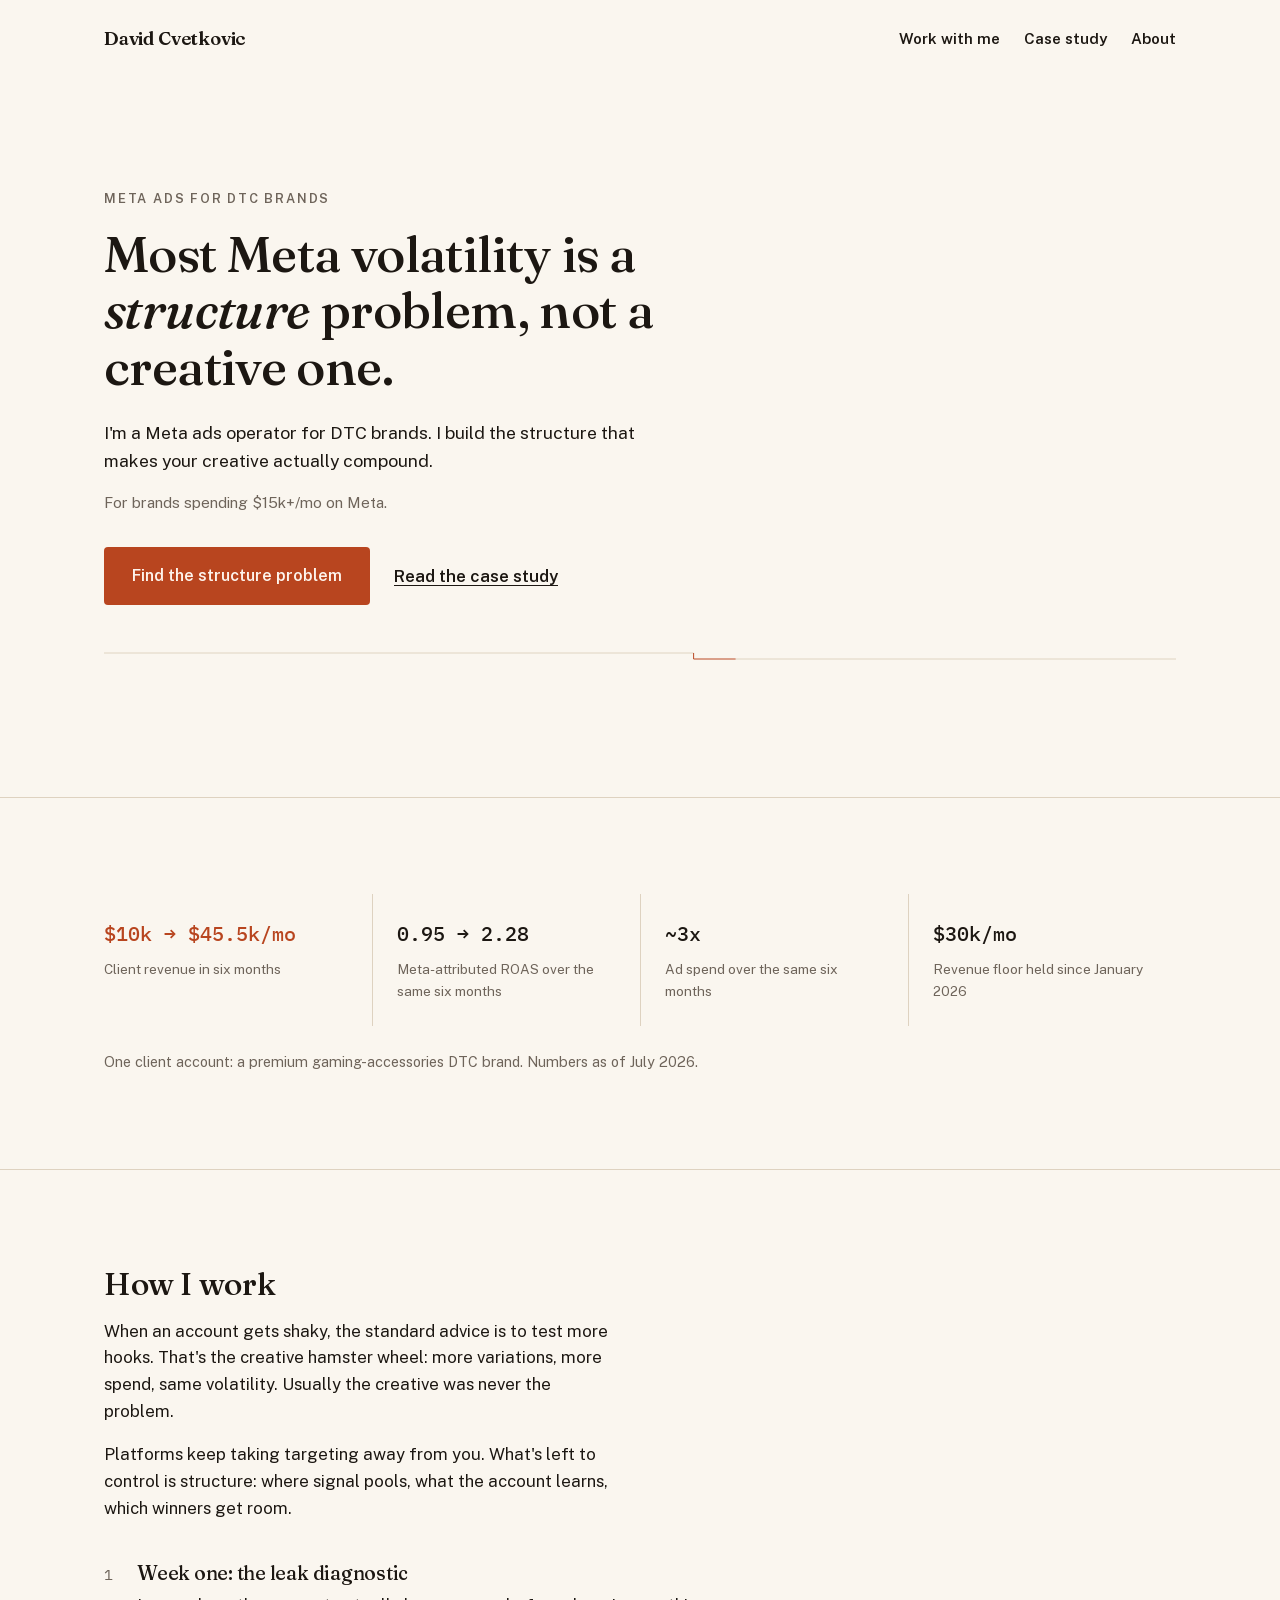
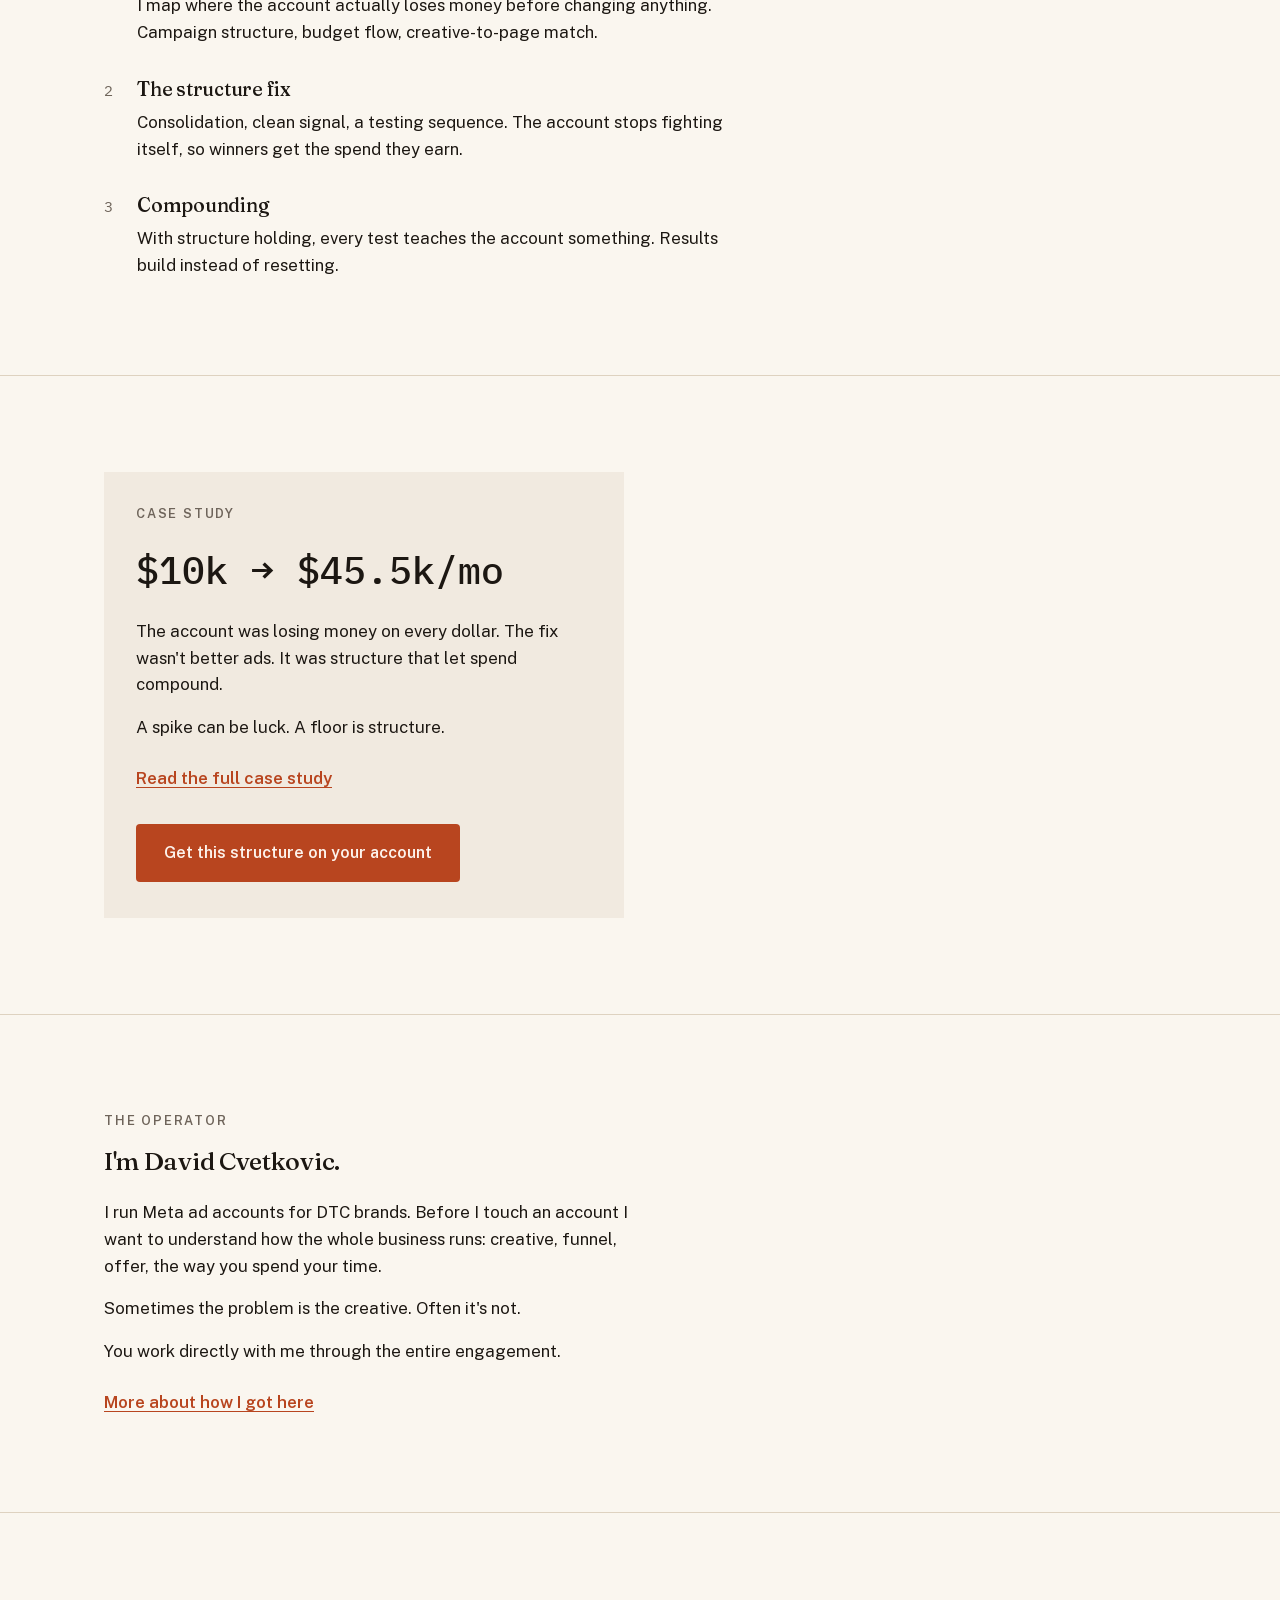
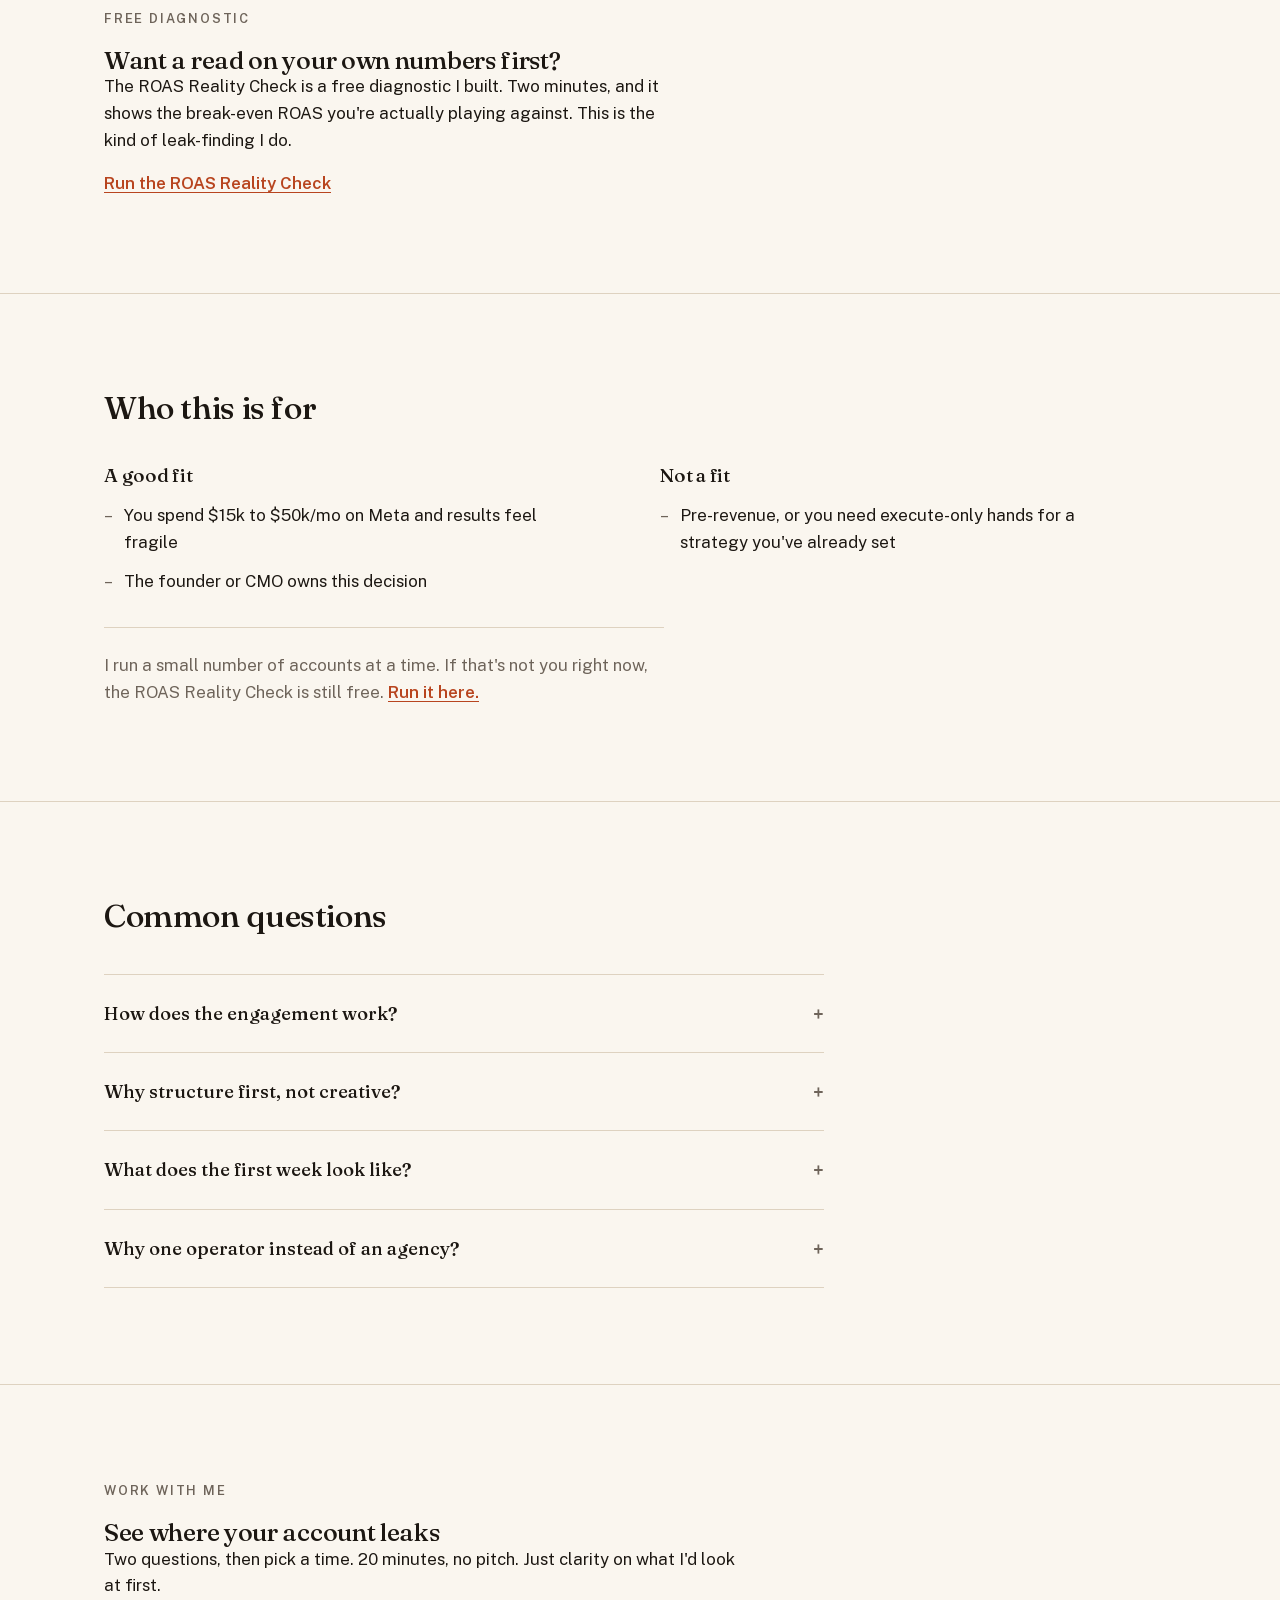
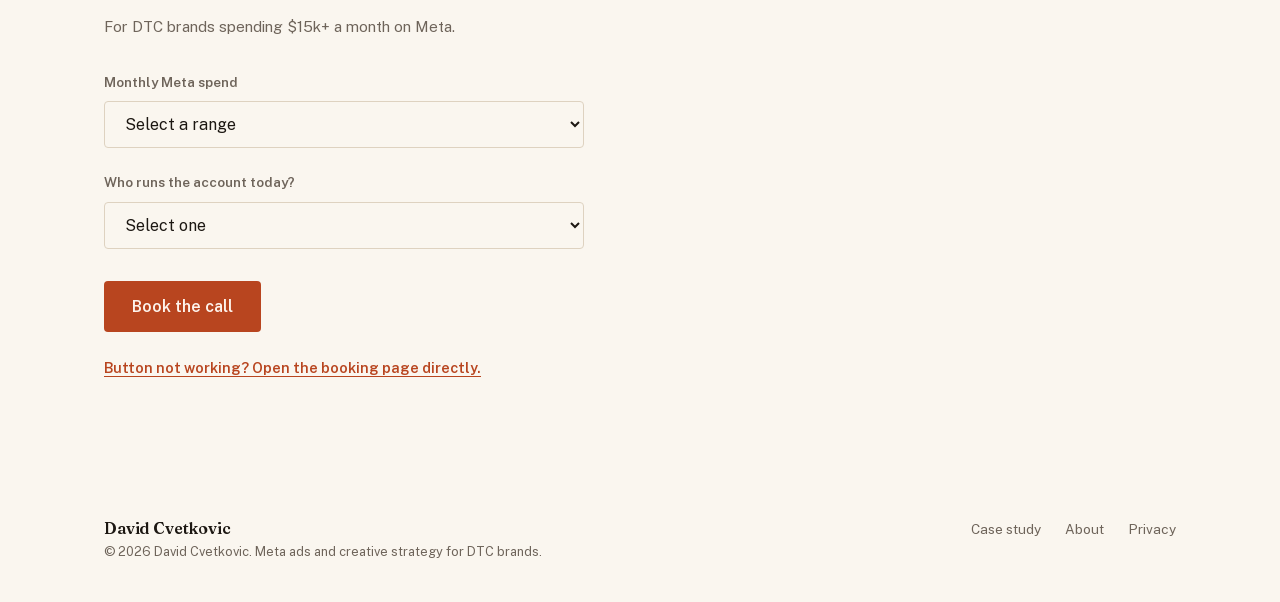
==== index.html @ 44b186b3 "Cloudflare Web Analytics beacon on all pages + privacy wording" ====
<!DOCTYPE html>
<html lang="en">
<head>
<meta charset="utf-8">
<meta name="viewport" content="width=device-width, initial-scale=1">
<title>David Cvetkovic · Meta Ads Operator for DTC Brands</title>
<meta name="description" content="Most Meta volatility is a structure problem, not a creative one. I build the structure that makes your creative actually compound.">
<meta property="og:title" content="David Cvetkovic · Meta Ads Operator for DTC Brands">
<meta property="og:description" content="Most Meta volatility is a structure problem, not a creative one. I build the structure that makes your creative actually compound.">
<meta property="og:image" content="https://davidcvetko.com/og.png">
<meta property="og:type" content="website">
<link rel="icon" href="favicon.png">
<link rel="apple-touch-icon" href="apple-touch-icon.png">
<link rel="stylesheet" href="fonts/fonts.css">
<link rel="stylesheet" href="css/site.css">
</head>
<body>

<a class="skip-link" href="#main">Skip to content</a>

<header class="site-header">
  <div class="wrap">
    <a class="wordmark" href="./">David Cvetkovic</a>
    <nav aria-label="Primary">
      <ul class="site-nav">
        <li><a href="#contact">Work with me</a></li>
        <li><a href="case-study/">Case study</a></li>
        <li><a href="about/">About</a></li>
      </ul>
    </nav>
  </div>
</header>

<main id="main">

  <!-- Module 1: Hero -->
  <section class="hero">
    <div class="wrap">
      <div class="hero__inner">
        <span class="eyebrow">Meta ads for DTC brands</span>
        <h1>Most Meta volatility is a <em>structure</em> problem, not a creative one.</h1>
        <p class="hero__subline">I'm a Meta ads operator for DTC brands. I build the structure that makes your creative actually compound.</p>
        <p class="hero__qualifier">For brands spending $15k+/mo on Meta.</p>
        <div class="hero__cta-row">
          <a class="btn" href="#contact">Find the structure problem</a>
          <a class="text-link--secondary" href="case-study/">Read the case study</a>
        </div>
      </div>

      <!-- Leak line: signature element, once per page, sits under the hero -->
      <svg class="leak-line" viewBox="0 0 1120 16" preserveAspectRatio="none" aria-hidden="true">
        <line x1="0" y1="8" x2="616" y2="8" />
        <path class="leak-line__jog" d="M 616 8 L 616 14 L 660 14" />
        <line x1="660" y1="14" x2="1120" y2="14" />
      </svg>
    </div>
  </section>

  <!-- Module 2: Proof row -->
  <section class="proof-row">
    <div class="wrap">
      <div class="stat-row">
        <div class="stat-cell">
          <div class="stat-cell__value stat-cell__value--accent">$10k &#8594; $45.5k/mo</div>
          <div class="stat-cell__label">Client revenue in six months</div>
        </div>
        <div class="stat-cell">
          <div class="stat-cell__value">0.95 &#8594; 2.28</div>
          <div class="stat-cell__label">Meta-attributed ROAS over the same six months</div>
        </div>
        <div class="stat-cell">
          <div class="stat-cell__value">~3x</div>
          <div class="stat-cell__label">Ad spend over the same six months</div>
        </div>
        <div class="stat-cell">
          <div class="stat-cell__value">$30k/mo</div>
          <div class="stat-cell__label">Revenue floor held since January 2026</div>
        </div>
      </div>
      <p class="stat-row__attribution">One client account: a premium gaming-accessories DTC brand. Numbers as of July 2026.</p>
    </div>
  </section>

  <!-- Module 3: How I work (villain beat lands in the intro, here only) -->
  <section class="how-i-work">
    <div class="wrap">
      <div class="section-head">
        <h2>How I work</h2>
        <p>When an account gets shaky, the standard advice is to test more hooks. That's the creative hamster wheel: more variations, more spend, same volatility. Usually the creative was never the problem.</p>
        <p>Platforms keep taking targeting away from you. What's left to control is structure: where signal pools, what the account learns, which winners get room.</p>
      </div>
      <ol class="method-list">
        <li class="method-step">
          <span class="method-step__index">1</span>
          <div>
            <h3>Week one: the leak diagnostic</h3>
            <p>I map where the account actually loses money before changing anything. Campaign structure, budget flow, creative-to-page match.</p>
          </div>
        </li>
        <li class="method-step">
          <span class="method-step__index">2</span>
          <div>
            <h3>The structure fix</h3>
            <p>Consolidation, clean signal, a testing sequence. The account stops fighting itself, so winners get the spend they earn.</p>
          </div>
        </li>
        <li class="method-step">
          <span class="method-step__index">3</span>
          <div>
            <h3>Compounding</h3>
            <p>With structure holding, every test teaches the account something. Results build instead of resetting.</p>
          </div>
        </li>
      </ol>
    </div>
  </section>

  <!-- Module 4: Case-study teaser -->
  <section class="case-study-teaser">
    <div class="wrap">
      <div class="teaser">
        <span class="eyebrow">Case study</span>
        <div class="teaser__number">$10k &#8594; $45.5k/mo</div>
        <p class="teaser__mechanism">The account was losing money on every dollar. The fix wasn't better ads. It was structure that let spend compound.</p>
        <p class="teaser__mechanism">A spike can be luck. A floor is structure.</p>
        <a class="text-link teaser__link" href="case-study/">Read the full case study</a>
        <div class="hero__cta-row">
          <a class="btn" href="#contact">Get this structure on your account</a>
        </div>
      </div>
    </div>
  </section>

  <!-- Module 5: Founder module (text-only, no headshot yet) -->
  <section class="founder-module">
    <div class="wrap">
      <div class="founder">
        <span class="eyebrow">The operator</span>
        <!-- Photo lands here in a future deploy: real headshot, replaces this comment -->
        <h2>I'm David Cvetkovic.</h2>
        <div class="founder__lines">
          <p>I run Meta ad accounts for DTC brands. Before I touch an account I want to understand how the whole business runs: creative, funnel, offer, the way you spend your time.</p>
          <p>Sometimes the problem is the creative. Often it's not.</p>
          <p>You work directly with me through the entire engagement.</p>
        </div>
        <a class="text-link founder__link" href="about/">More about how I got here</a>
      </div>
    </div>
  </section>

  <!-- Module 6: Calculator module (text-weight link, not a button) -->
  <section class="calculator-module">
    <div class="wrap">
      <div class="calc-module">
        <span class="eyebrow">Free diagnostic</span>
        <h2>Want a read on your own numbers first?</h2>
        <p>The ROAS Reality Check is a free diagnostic I built. Two minutes, and it shows the break-even ROAS you're actually playing against. This is the kind of leak-finding I do.</p>
        <a class="text-link" href="https://cvelq.github.io/roas-reality-check/?src=site">Run the ROAS Reality Check</a>
      </div>
    </div>
  </section>

  <!-- Module 7: Good fit / not a fit -->
  <section class="fit-section">
    <div class="wrap">
      <div class="section-head">
        <h2>Who this is for</h2>
      </div>
      <div class="fit-grid">
        <div class="fit-col">
          <h3>A good fit</h3>
          <ul>
            <li>You spend $15k to $50k/mo on Meta and results feel fragile</li>
            <li>The founder or CMO owns this decision</li>
          </ul>
        </div>
        <div class="fit-col">
          <h3>Not a fit</h3>
          <ul>
            <li>Pre-revenue, or you need execute-only hands for a strategy you've already set</li>
          </ul>
        </div>
      </div>
      <p class="fit-exit">I run a small number of accounts at a time. If that's not you right now, the ROAS Reality Check is still free. <a class="text-link" href="https://cvelq.github.io/roas-reality-check/?src=site">Run it here.</a></p>
    </div>
  </section>

  <!-- Module 8: FAQ -->
  <section class="faq-section">
    <div class="wrap">
      <div class="section-head">
        <h2>Common questions</h2>
      </div>
      <div class="faq-list">
        <details class="faq-item">
          <summary>How does the engagement work?</summary>
          <p>It starts with a diagnostic week: I map the account's leaks and hand you a plan you own either way. If we both want to continue, I run the account against that plan month to month.</p>
        </details>
        <details class="faq-item">
          <summary>Why structure first, not creative?</summary>
          <p>Because creative tests read false on a broken account. Budgets fragment, winners never gather enough signal to scale, and every new test resets the account instead of teaching it. Fix the structure and the same creative suddenly performs.</p>
        </details>
        <details class="faq-item">
          <summary>What does the first week look like?</summary>
          <p>Nothing changes in week one. I diagnose: account structure, spend flow, creative performance, landing pages. You get a leak map of where money is lost and what to fix in what order.</p>
        </details>
        <details class="faq-item">
          <summary>Why one operator instead of an agency?</summary>
          <p>You work directly with me through the entire engagement. No account manager, no handoffs, no junior media buyer learning on your budget. Every week you see what changed, why, and what it did to the numbers.</p>
        </details>
      </div>
    </div>
  </section>

  <!-- Module 9: Contact / CTA -->
  <section class="contact-section" id="contact">
    <div class="wrap">
      <div class="contact-block">
        <span class="eyebrow">Work with me</span>
        <h2>See where your account leaks</h2>
        <p>Two questions, then pick a time. 20 minutes, no pitch. Just clarity on what I'd look at first.</p>
        <p class="hero__qualifier">For DTC brands spending $15k+ a month on Meta.</p>

        <form class="contact-form" id="qualify-form">
          <div class="form-field">
            <label for="q1-spend">Monthly Meta spend</label>
            <select id="q1-spend" name="spend_range">
              <option value="">Select a range</option>
              <option value="Under $5k">Under $5k</option>
              <option value="$5k to $15k">$5k to $15k</option>
              <option value="$15k to $50k">$15k to $50k</option>
              <option value="$50k+">$50k+</option>
            </select>
          </div>
          <div class="form-field">
            <label for="q2-setup">Who runs the account today?</label>
            <select id="q2-setup" name="current_setup">
              <option value="">Select one</option>
              <option value="Me, the founder">Me, the founder</option>
              <option value="In-house team">In-house team</option>
              <option value="An agency">An agency</option>
              <option value="A freelancer">A freelancer</option>
            </select>
          </div>
          <button type="submit" class="btn" id="book-call">Book the call</button>
          <p class="booking-fallback"><a class="text-link" id="calendly-direct" href="https://calendly.com/cvetkovicd050/20">Button not working? Open the booking page directly.</a></p>
        </form>

        <!-- The button redirects to the hosted Calendly booking page with
             the two answers + attribution as prefill params. Nothing from
             Calendly (script, iframe, preconnect) ever loads on this site. -->
      </div>
    </div>
  </section>

</main>

<footer class="site-footer">
  <div class="wrap">
    <a class="wordmark" href="./">David Cvetkovic</a>
    <ul class="footer-links">
      <li><a href="case-study/">Case study</a></li>
      <li><a href="about/">About</a></li>
      <li><a href="privacy/">Privacy</a></li>
    </ul>
  </div>
  <div class="wrap">
    <p class="footer-note">&copy; 2026 David Cvetkovic. Meta ads and creative strategy for DTC brands.</p>
  </div>
</footer>

<script src="js/site.js"></script>
<!-- Cloudflare Web Analytics (cookieless) --><script type="module" src="https://static.cloudflareinsights.com/beacon.min.js" data-cf-beacon='{"token": "e290ee9acd9e40139a2e76483b6146a0"}'></script>
</body>
</html>
---- fonts/fonts.css ----
/* Self-hosted, subset webfonts. Sources: google/fonts repo (OFL-licensed) */
/* Fraunces: github.com/google/fonts/tree/main/ofl/fraunces (upstream github.com/undercasetype/Fraunces) */
/* Public Sans: github.com/google/fonts/tree/main/ofl/publicsans (upstream github.com/uswds/public-sans) */
/* IBM Plex Mono: github.com/google/fonts/tree/main/ofl/ibmplexmono (upstream github.com/IBM/plex) */

@font-face {
  font-family: 'Fraunces';
  font-style: normal;
  font-weight: 100 900;
  font-display: swap;
  src: url('fraunces-var.woff2') format('woff2');
}

@font-face {
  font-family: 'Fraunces';
  font-style: italic;
  font-weight: 100 900;
  font-display: swap;
  src: url('fraunces-italic-var.woff2') format('woff2');
}

@font-face {
  font-family: 'Public Sans';
  font-style: normal;
  font-weight: 400;
  font-display: swap;
  src: url('public-sans-400.woff2') format('woff2');
}

@font-face {
  font-family: 'Public Sans';
  font-style: normal;
  font-weight: 600;
  font-display: swap;
  src: url('public-sans-600.woff2') format('woff2');
}

@font-face {
  font-family: 'IBM Plex Mono';
  font-style: normal;
  font-weight: 400;
  font-display: swap;
  src: url('plex-mono-400.woff2') format('woff2');
}

@font-face {
  font-family: 'IBM Plex Mono';
  font-style: normal;
  font-weight: 500;
  font-display: swap;
  src: url('plex-mono-500.woff2') format('woff2');
}
---- css/site.css ----
/* ==========================================================================
   David Cvetkovic - site.css
   Design system source: Personal Brand HQ/Resources/design-system.md v1.1
   Token block copied verbatim below. Do not adjust hex values per project.
   ========================================================================== */

:root {
  /* color */
  --bg: #FAF6EF;
  --surface: #F1EAE0;
  --text: #1C1712;
  --muted: #6E645A;
  --accent: #B8451F;
  --accent-ink: #FDF3EC;
  --rule: #DED2C0;

  /* type */
  --font-display: 'Fraunces', Georgia, serif;
  --font-body: 'Public Sans', -apple-system, BlinkMacSystemFont, 'Segoe UI', sans-serif;
  --font-mono: 'IBM Plex Mono', 'SF Mono', Menlo, Consolas, monospace;

  /* rhythm */
  --unit: 8px;
  --wrap: 1120px;

  /* section padding (desktop, stepped under 800px in the media query below) */
  --section-pad: 96px;
}

/* ==========================================================================
   Reset
   ========================================================================== */

*,
*::before,
*::after {
  box-sizing: border-box;
}

html {
  -webkit-text-size-adjust: 100%;
}

body {
  margin: 0;
  background: var(--bg);
  color: var(--text);
  font-family: var(--font-body);
  font-weight: 400;
  font-size: 1.05rem;
  line-height: 1.6;
  -webkit-font-smoothing: antialiased;
}

img,
svg {
  max-width: 100%;
  display: block;
}

a {
  color: inherit;
}

button {
  font-family: inherit;
}

h1, h2, h3, h4 {
  font-family: var(--font-display);
  font-weight: 500;
  line-height: 1.1;
  letter-spacing: -0.012em;
  margin: 0;
}

p {
  margin: 0;
}

ul, ol {
  margin: 0;
  padding: 0;
}

/* ==========================================================================
   Skip link (accessibility)
   ========================================================================== */

.skip-link {
  position: absolute;
  left: -9999px;
  top: 0;
  background: var(--text);
  color: var(--bg);
  padding: calc(var(--unit) * 1.5) calc(var(--unit) * 2);
  z-index: 100;
  font-family: var(--font-body);
  font-weight: 600;
  text-decoration: none;
}

.skip-link:focus {
  left: var(--unit);
  top: var(--unit);
}

/* ==========================================================================
   Focus styles (honor the accent)
   ========================================================================== */

:focus-visible {
  outline: 2px solid var(--accent);
  outline-offset: 2px;
}

/* ==========================================================================
   Layout shell
   ========================================================================== */

.wrap {
  max-width: var(--wrap);
  margin: 0 auto;
  padding-left: calc(var(--unit) * 3);
  padding-right: calc(var(--unit) * 3);
}

section {
  padding-top: var(--section-pad);
  padding-bottom: var(--section-pad);
  border-bottom: 1px solid var(--rule);
}

section:last-of-type {
  border-bottom: none;
}

@media (max-width: 800px) {
  :root {
    --section-pad: 64px;
  }
}

/* ==========================================================================
   Header / nav
   ========================================================================== */

.site-header {
  padding-top: calc(var(--unit) * 3);
  padding-bottom: calc(var(--unit) * 3);
}

.site-header .wrap {
  display: flex;
  align-items: center;
  justify-content: space-between;
  gap: calc(var(--unit) * 2);
}

.wordmark {
  font-family: var(--font-display);
  font-weight: 600;
  font-size: 1.15rem;
  letter-spacing: -0.01em;
  text-decoration: none;
  color: var(--text);
  white-space: nowrap;
}

.site-nav {
  display: flex;
  gap: calc(var(--unit) * 3);
  list-style: none;
}

.site-nav a {
  font-family: var(--font-body);
  font-weight: 600;
  font-size: 0.95rem;
  text-decoration: none;
  color: var(--text);
  padding: calc(var(--unit) * 0.5) 0;
}

.site-nav a:hover {
  color: var(--accent);
}

.site-nav a[aria-current="page"] {
  color: var(--accent);
}

@media (max-width: 800px) {
  .site-nav {
    gap: calc(var(--unit) * 2);
  }

  .site-nav a {
    font-size: 0.88rem;
  }
}

@media (max-width: 560px) {
  .site-header .wrap {
    flex-wrap: wrap;
    row-gap: var(--unit);
  }

  .site-nav {
    flex-wrap: wrap;
  }
}

/* ==========================================================================
   Eyebrow label
   ========================================================================== */

.eyebrow {
  display: block;
  font-family: var(--font-body);
  font-weight: 600;
  font-size: 0.8rem;
  letter-spacing: 0.14em;
  text-transform: uppercase;
  color: var(--muted);
  margin-bottom: calc(var(--unit) * 2);
}

/* ==========================================================================
   Hero
   ========================================================================== */

.hero {
  padding-top: calc(var(--section-pad) + var(--unit) * 2);
}

.hero__inner {
  max-width: 640px;
}

.hero h1 {
  font-size: clamp(2rem, 5vw, 3.2rem);
  max-width: 20ch;
}

.hero h1 em {
  font-style: italic;
}

.hero__subline {
  margin-top: calc(var(--unit) * 3);
  font-size: 1.1rem;
  max-width: 52ch;
  color: var(--text);
}

.hero__qualifier {
  margin-top: calc(var(--unit) * 2);
  font-size: 0.95rem;
  color: var(--muted);
  max-width: 52ch;
}

.hero__cta-row {
  margin-top: calc(var(--unit) * 4);
  display: flex;
  align-items: center;
  gap: calc(var(--unit) * 3);
  flex-wrap: wrap;
}

/* ==========================================================================
   Leak line (signature element)
   One shared implementation. 1px rule, jogs down 6-8px at ~55-60% of span,
   then continues. Use at most once per page (typically under the hero).
   Jog segment renders in --accent (counts as the screen's one highlight).
   ========================================================================== */

.leak-line {
  width: 100%;
  height: 16px;
  margin: calc(var(--unit) * 5) 0;
  display: block;
}

.leak-line line,
.leak-line path {
  stroke: var(--rule);
  stroke-width: 1;
  fill: none;
}

.leak-line .leak-line__jog {
  stroke: var(--accent);
}

/* ==========================================================================
   Buttons / links
   ========================================================================== */

.btn {
  display: inline-flex;
  align-items: center;
  justify-content: center;
  font-family: var(--font-body);
  font-weight: 600;
  font-size: 1rem;
  background: var(--accent);
  color: var(--accent-ink);
  border: none;
  border-radius: 4px;
  padding: calc(var(--unit) * 2) calc(var(--unit) * 3.5);
  min-height: 44px;
  text-decoration: none;
  cursor: pointer;
  transition: background-color 0.15s ease;
}

.btn:hover {
  background-color: #9c3a1a;
}

.text-link {
  color: var(--accent);
  font-weight: 600;
  text-decoration: underline;
  text-underline-offset: 3px;
}

.text-link:hover {
  opacity: 0.8;
}

.text-link--secondary {
  color: var(--text);
  font-weight: 600;
  text-decoration: underline;
  text-underline-offset: 3px;
}

/* ==========================================================================
   Proof stat row
   ========================================================================== */

.stat-row {
  display: grid;
  grid-template-columns: repeat(4, 1fr);
  gap: 0;
}

.stat-cell {
  padding: calc(var(--unit) * 3) calc(var(--unit) * 3);
  border-left: 1px solid var(--rule);
}

.stat-cell:first-child {
  border-left: none;
  padding-left: 0;
}

.stat-cell__value {
  font-family: var(--font-mono);
  font-weight: 500;
  font-size: clamp(1.15rem, 1.6vw, 1.7rem);
  font-variant-numeric: tabular-nums;
  font-feature-settings: "tnum" 1;
  color: var(--text);
  white-space: nowrap;
}

.stat-cell__value--accent {
  color: var(--accent);
}

.stat-cell__label {
  margin-top: calc(var(--unit) * 1);
  font-size: 0.85rem;
  color: var(--muted);
}

.stat-row__attribution {
  margin-top: calc(var(--unit) * 3);
  font-size: 0.9rem;
  color: var(--muted);
}

@media (max-width: 1100px) {
  .stat-row {
    grid-template-columns: repeat(2, 1fr);
  }

  .stat-cell {
    min-width: 0;
  }

  .stat-cell:nth-child(1),
  .stat-cell:nth-child(3) {
    border-left: none;
    padding-left: 0;
  }

  .stat-cell:nth-child(2),
  .stat-cell:nth-child(4) {
    border-left: 1px solid var(--rule);
  }
}

@media (max-width: 480px) {
  .stat-row {
    grid-template-columns: 1fr;
  }

  .stat-cell,
  .stat-cell:nth-child(2),
  .stat-cell:nth-child(4) {
    border-left: none;
    padding-left: 0;
    border-top: 1px solid var(--rule);
    padding-top: calc(var(--unit) * 2);
  }

  .stat-cell:first-child {
    border-top: none;
    padding-top: 0;
  }
}

/* ==========================================================================
   Section headings / generic content blocks
   ========================================================================== */

.section-head {
  max-width: 640px;
  margin-bottom: calc(var(--unit) * 5);
}

.section-head h2 {
  font-size: clamp(1.4rem, 3vw, 2rem);
}

.section-head p + p {
  margin-top: calc(var(--unit) * 2);
}

.section-head p {
  margin-top: calc(var(--unit) * 2);
  color: var(--text);
  max-width: 52ch;
}

/* ==========================================================================
   Methodology (How I work) steps
   ========================================================================== */

.method-list {
  list-style: none;
  display: grid;
  gap: calc(var(--unit) * 4);
}

.method-step {
  display: grid;
  grid-template-columns: auto 1fr;
  gap: calc(var(--unit) * 3);
  align-items: baseline;
}

.method-step__index {
  font-family: var(--font-mono);
  font-size: 0.95rem;
  color: var(--muted);
  font-variant-numeric: tabular-nums;
}

.method-step h3 {
  margin-bottom: calc(var(--unit) * 1);
}

.method-step p {
  max-width: 60ch;
}

/* ==========================================================================
   Case study teaser
   ========================================================================== */

.teaser {
  max-width: 520px;
  background: var(--surface);
  padding: calc(var(--unit) * 4) calc(var(--unit) * 4) calc(var(--unit) * 4.5);
}

.teaser .hero__cta-row {
  margin-top: calc(var(--unit) * 4);
}

.teaser__number {
  font-family: var(--font-mono);
  font-weight: 500;
  font-size: clamp(1.6rem, 4vw, 2.4rem);
  font-variant-numeric: tabular-nums;
  color: var(--text);
}

.teaser__mechanism {
  margin-top: calc(var(--unit) * 2);
  max-width: 56ch;
}

.teaser__link {
  margin-top: calc(var(--unit) * 3);
  display: inline-block;
}

/* ==========================================================================
   Founder module
   ========================================================================== */

.founder {
  max-width: 640px;
}

.founder__lines {
  margin-top: calc(var(--unit) * 3);
  display: grid;
  gap: calc(var(--unit) * 2);
  max-width: 56ch;
}

.founder__link {
  margin-top: calc(var(--unit) * 3);
  display: inline-block;
}

/* ==========================================================================
   Calculator module
   ========================================================================== */

.calc-module {
  max-width: 640px;
}

.calc-module p {
  max-width: 56ch;
}

.calc-module .text-link {
  margin-top: calc(var(--unit) * 2);
  display: inline-block;
}

/* ==========================================================================
   Good fit / not a fit
   ========================================================================== */

.fit-grid {
  display: grid;
  grid-template-columns: 1fr 1fr;
  gap: calc(var(--unit) * 5);
}

.fit-col h3 {
  font-size: 1.2rem;
  margin-bottom: calc(var(--unit) * 2);
}

.fit-col ul {
  list-style: none;
  display: grid;
  gap: calc(var(--unit) * 1.5);
}

.fit-col li {
  padding-left: calc(var(--unit) * 2.5);
  position: relative;
  max-width: 44ch;
}

.fit-col li::before {
  content: "\2013";
  position: absolute;
  left: 0;
  color: var(--muted);
}

.fit-exit {
  margin-top: calc(var(--unit) * 4);
  padding-top: calc(var(--unit) * 3);
  border-top: 1px solid var(--rule);
  color: var(--muted);
  max-width: 56ch;
}

@media (max-width: 800px) {
  .fit-grid {
    grid-template-columns: 1fr;
    gap: calc(var(--unit) * 4);
  }
}

/* ==========================================================================
   FAQ
   ========================================================================== */

.faq-list {
  display: grid;
  gap: 0;
  max-width: 720px;
}

.faq-item {
  border-top: 1px solid var(--rule);
  padding: calc(var(--unit) * 3) 0;
}

.faq-item:last-child {
  border-bottom: 1px solid var(--rule);
}

.faq-item summary {
  cursor: pointer;
  font-family: var(--font-display);
  font-weight: 500;
  font-size: 1.15rem;
  list-style: none;
  display: flex;
  justify-content: space-between;
  align-items: baseline;
  gap: calc(var(--unit) * 2);
}

.faq-item summary::-webkit-details-marker {
  display: none;
}

.faq-item summary::after {
  content: "+";
  font-family: var(--font-mono);
  color: var(--muted);
  flex-shrink: 0;
}

.faq-item[open] summary::after {
  content: "\2013";
}

.faq-item p {
  margin-top: calc(var(--unit) * 2);
  max-width: 60ch;
}

/* ==========================================================================
   Contact / CTA section
   ========================================================================== */

.contact-block {
  max-width: 640px;
}

.contact-form {
  margin-top: calc(var(--unit) * 4);
  display: grid;
  gap: calc(var(--unit) * 3);
  max-width: 480px;
}

.form-field {
  display: grid;
  gap: calc(var(--unit) * 1);
}

.form-field label {
  font-size: 0.85rem;
  font-weight: 600;
  color: var(--muted);
}

.form-field select {
  font-family: var(--font-body);
  font-size: 1rem;
  color: var(--text);
  background: var(--bg);
  border: 1px solid var(--rule);
  border-radius: 4px;
  padding: calc(var(--unit) * 1.5) calc(var(--unit) * 2);
  min-height: 44px;
}

.contact-form .btn {
  margin-top: calc(var(--unit) * 1);
  width: fit-content;
}

/* ==========================================================================
   Case-study page: narrative sections + durability chart
   ========================================================================== */

.case-headline {
  max-width: 720px;
}

.case-headline__number {
  font-family: var(--font-mono);
  font-weight: 500;
  font-size: clamp(2rem, 5vw, 3rem);
  font-variant-numeric: tabular-nums;
  margin-top: calc(var(--unit) * 2);
}

.about-cta .btn {
  margin-top: calc(var(--unit) * 4);
}

.case-headline__sub {
  color: var(--muted);
  max-width: 52ch;
  margin-top: calc(var(--unit) * 3);
  font-size: 1.05rem;
  line-height: 1.55;
}

.narrative-block {
  max-width: 680px;
  margin-bottom: calc(var(--unit) * 5);
}

.narrative-block:last-child {
  margin-bottom: 0;
}

.narrative-block h3 {
  font-size: 1.3rem;
  margin-bottom: calc(var(--unit) * 2);
}

.narrative-block p {
  max-width: 62ch;
}

.durability-chart {
  margin-top: calc(var(--unit) * 6);
  max-width: 720px;
  overflow-x: auto;
}

.durability-chart__svg {
  width: 100%;
  height: auto;
  min-width: 600px;
}

.durability-chart .chart-floorline {
  stroke: var(--muted);
  stroke-width: 1;
  stroke-dasharray: 4 4;
}

.durability-chart text {
  font-family: var(--font-mono);
  font-variant-numeric: tabular-nums;
}

.durability-chart .chart-label {
  font-family: var(--font-body);
  font-size: 16px;
  fill: var(--muted);
}

.durability-chart .chart-baseline {
  stroke: var(--rule);
  stroke-width: 1;
}

.durability-chart .chart-floor {
  fill: var(--surface);
}

.durability-chart .chart-point {
  fill: var(--text);
}

.durability-chart .chart-point--accent {
  fill: var(--accent);
}

/* ==========================================================================
   About page
   ========================================================================== */

.about-progression {
  display: grid;
  gap: calc(var(--unit) * 5);
  max-width: 680px;
}

.about-progression h3 {
  font-size: 1.2rem;
  margin-bottom: calc(var(--unit) * 1.5);
}

.about-progression p {
  max-width: 62ch;
}

/* ==========================================================================
   Footer
   ========================================================================== */

.site-footer {
  padding-top: calc(var(--unit) * 5);
  padding-bottom: calc(var(--unit) * 5);
}

.site-footer .wrap {
  display: flex;
  align-items: center;
  justify-content: space-between;
  flex-wrap: wrap;
  gap: calc(var(--unit) * 2);
}

.site-footer .wordmark {
  font-size: 1rem;
}

.footer-links {
  display: flex;
  gap: calc(var(--unit) * 3);
  list-style: none;
}

.footer-links a {
  font-size: 0.85rem;
  color: var(--muted);
  text-decoration: none;
}

.footer-links a:hover {
  color: var(--accent);
}

.footer-note {
  font-size: 0.8rem;
  color: var(--muted);
  max-width: 100%;
}

/* ==========================================================================
   Privacy page (utility)
   ========================================================================== */

.privacy-content {
  max-width: 680px;
}

.privacy-content h2 {
  font-size: 1.4rem;
  margin-top: calc(var(--unit) * 5);
  margin-bottom: calc(var(--unit) * 2);
}

.privacy-content h2:first-child {
  margin-top: 0;
}

.privacy-content p {
  margin-bottom: calc(var(--unit) * 2);
  max-width: 62ch;
}

.booking-fallback {
  font-size: 0.9rem;
  color: var(--muted);
}
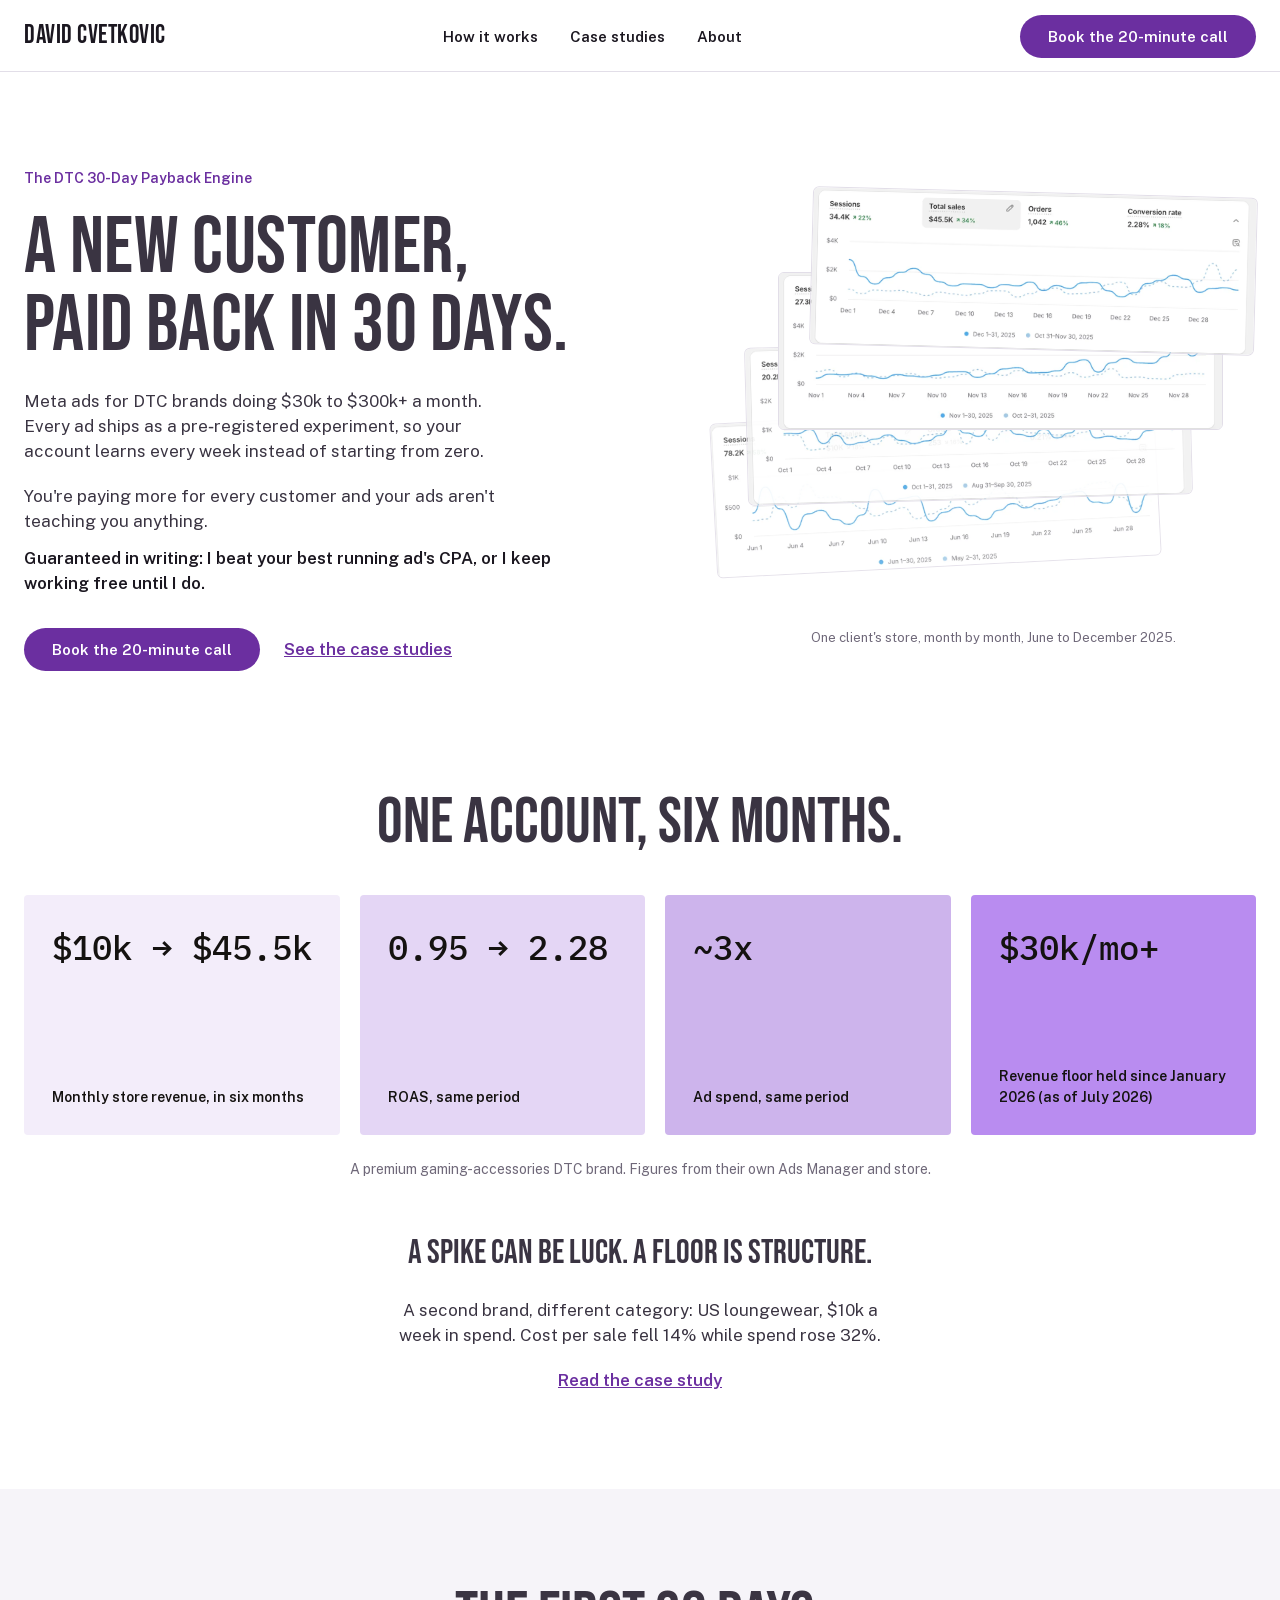
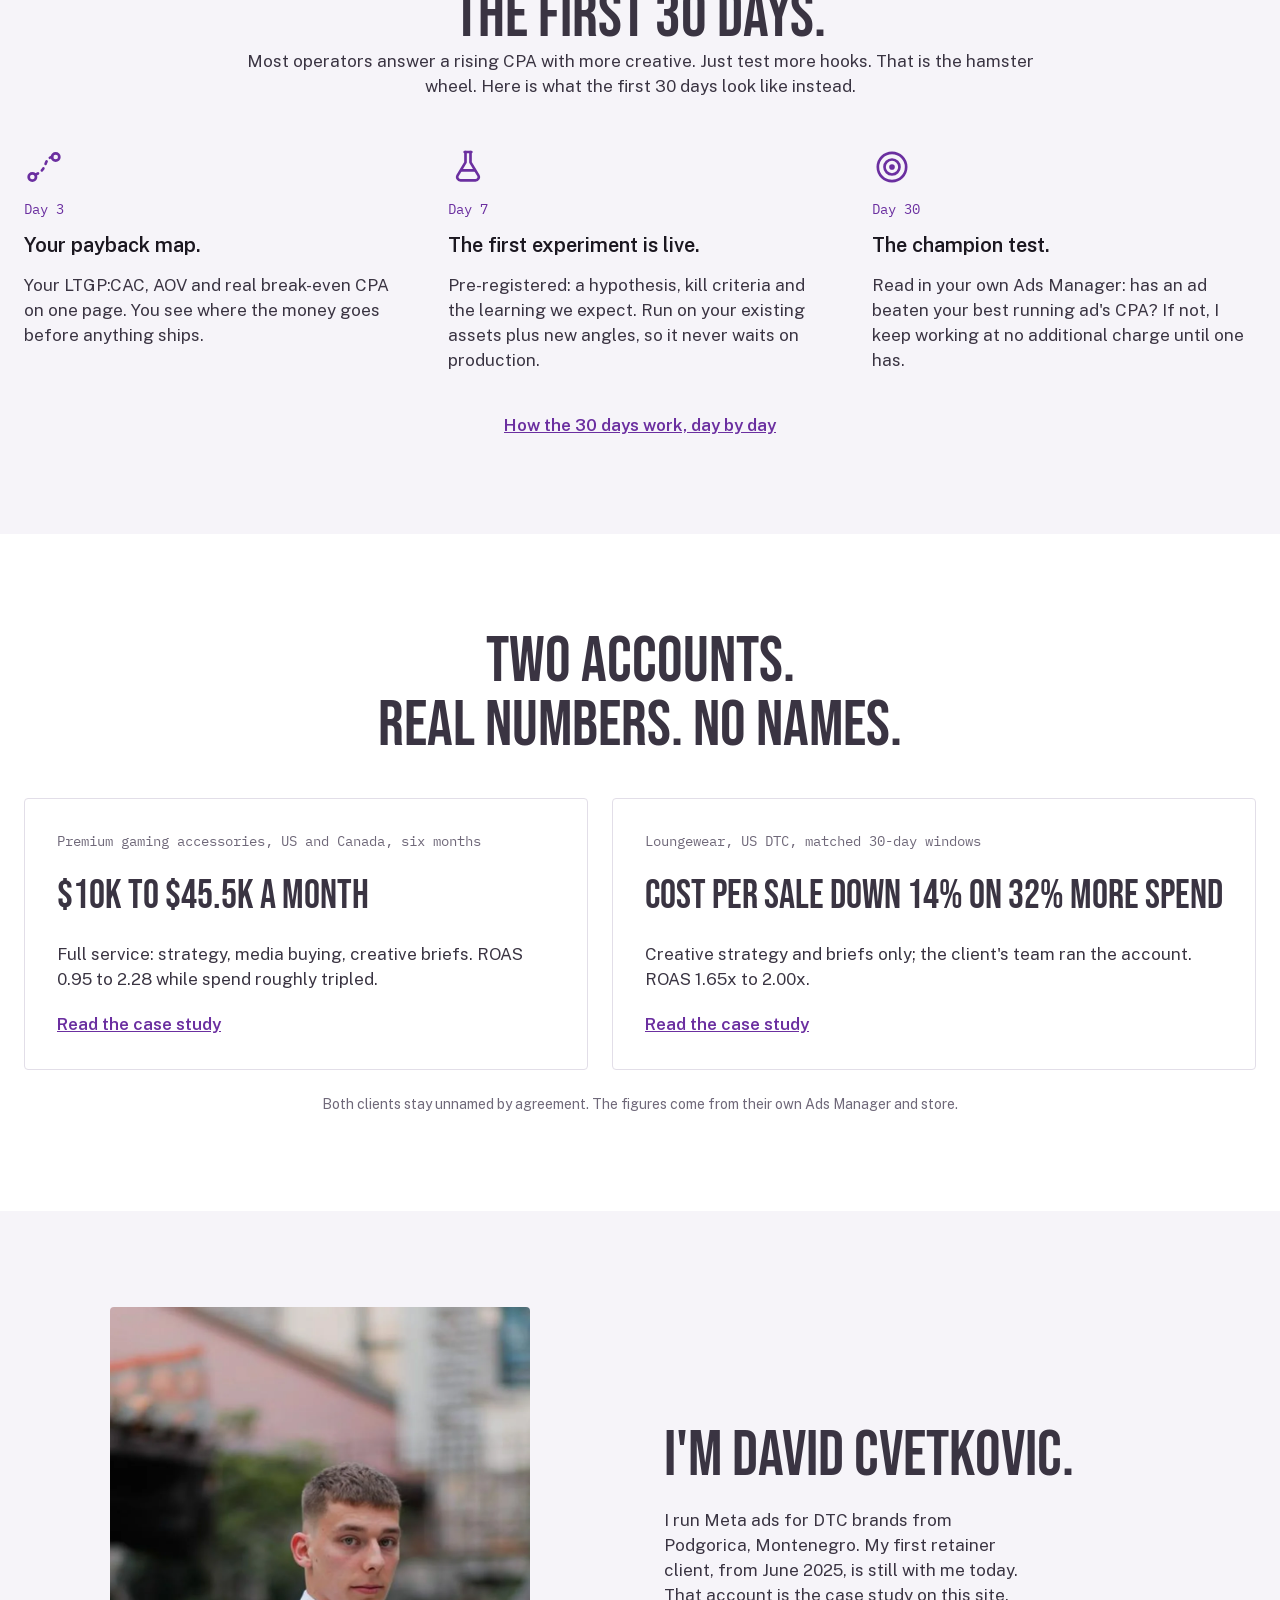
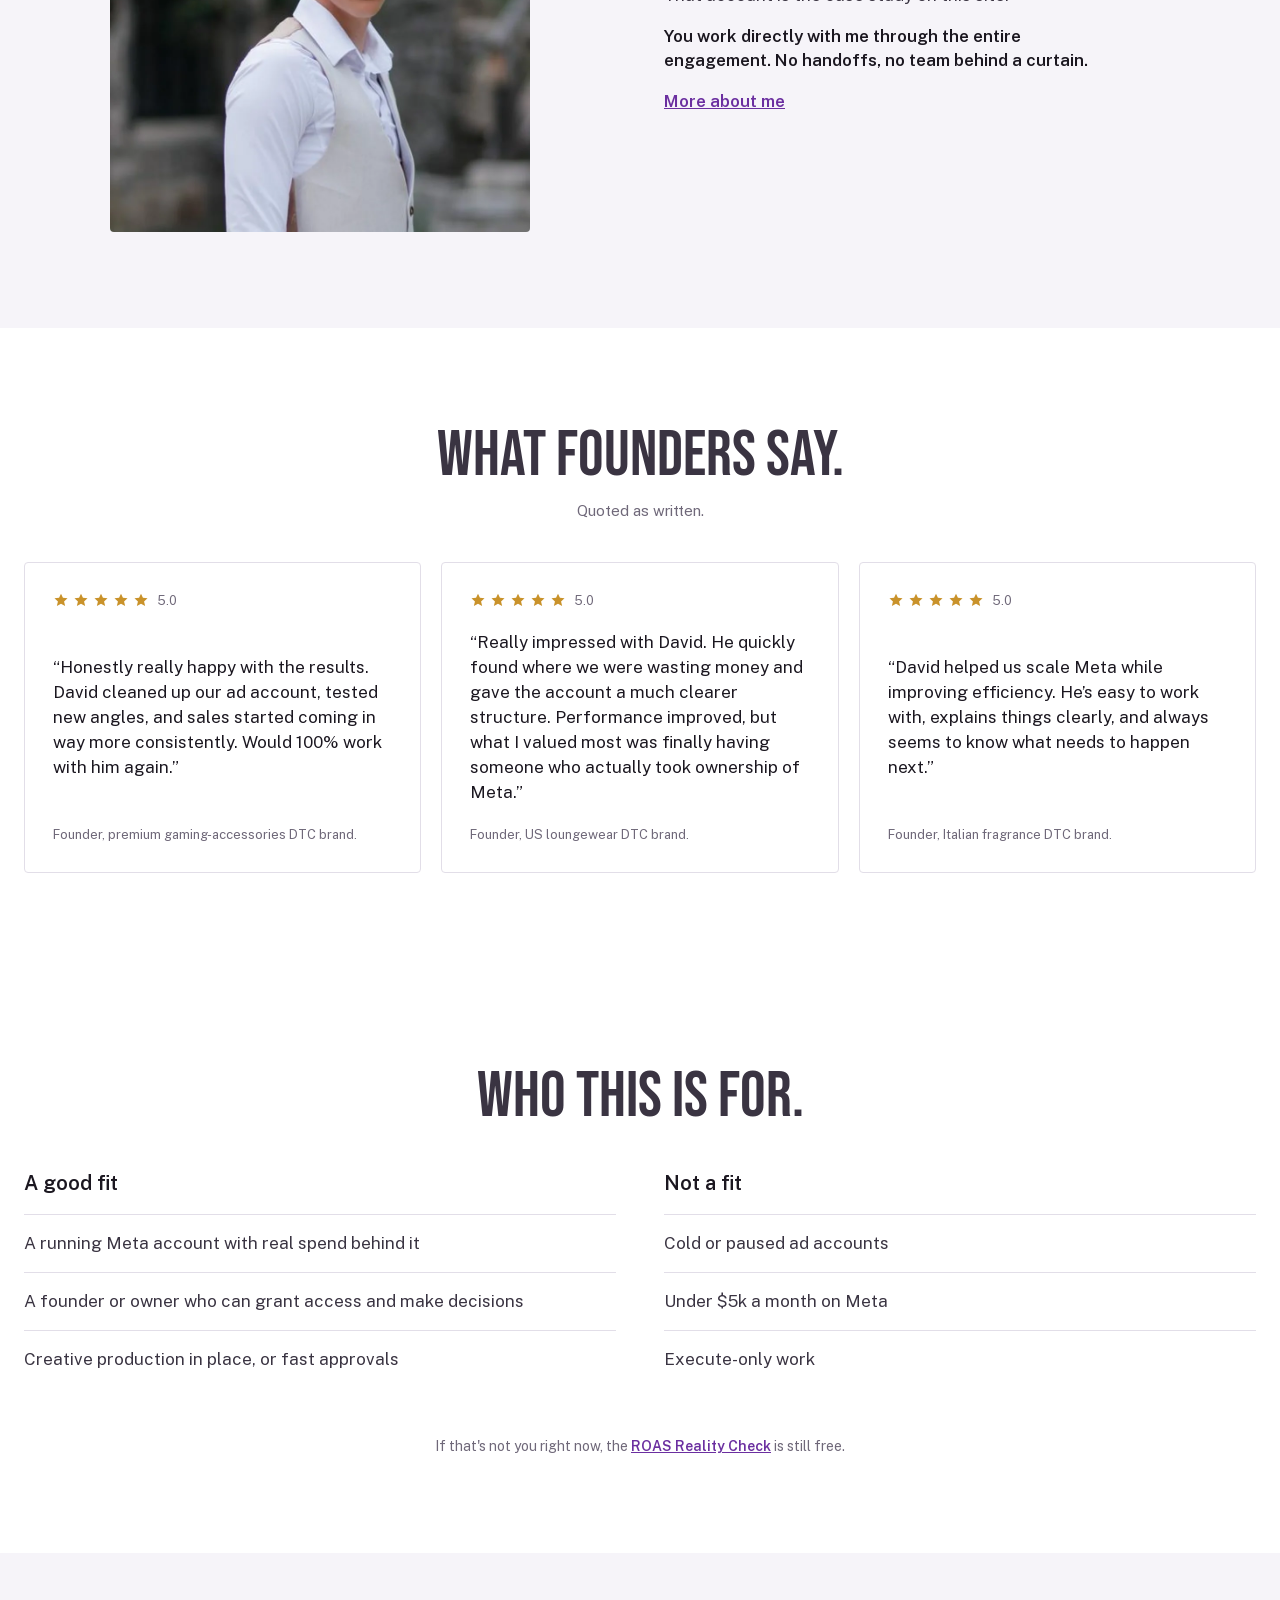
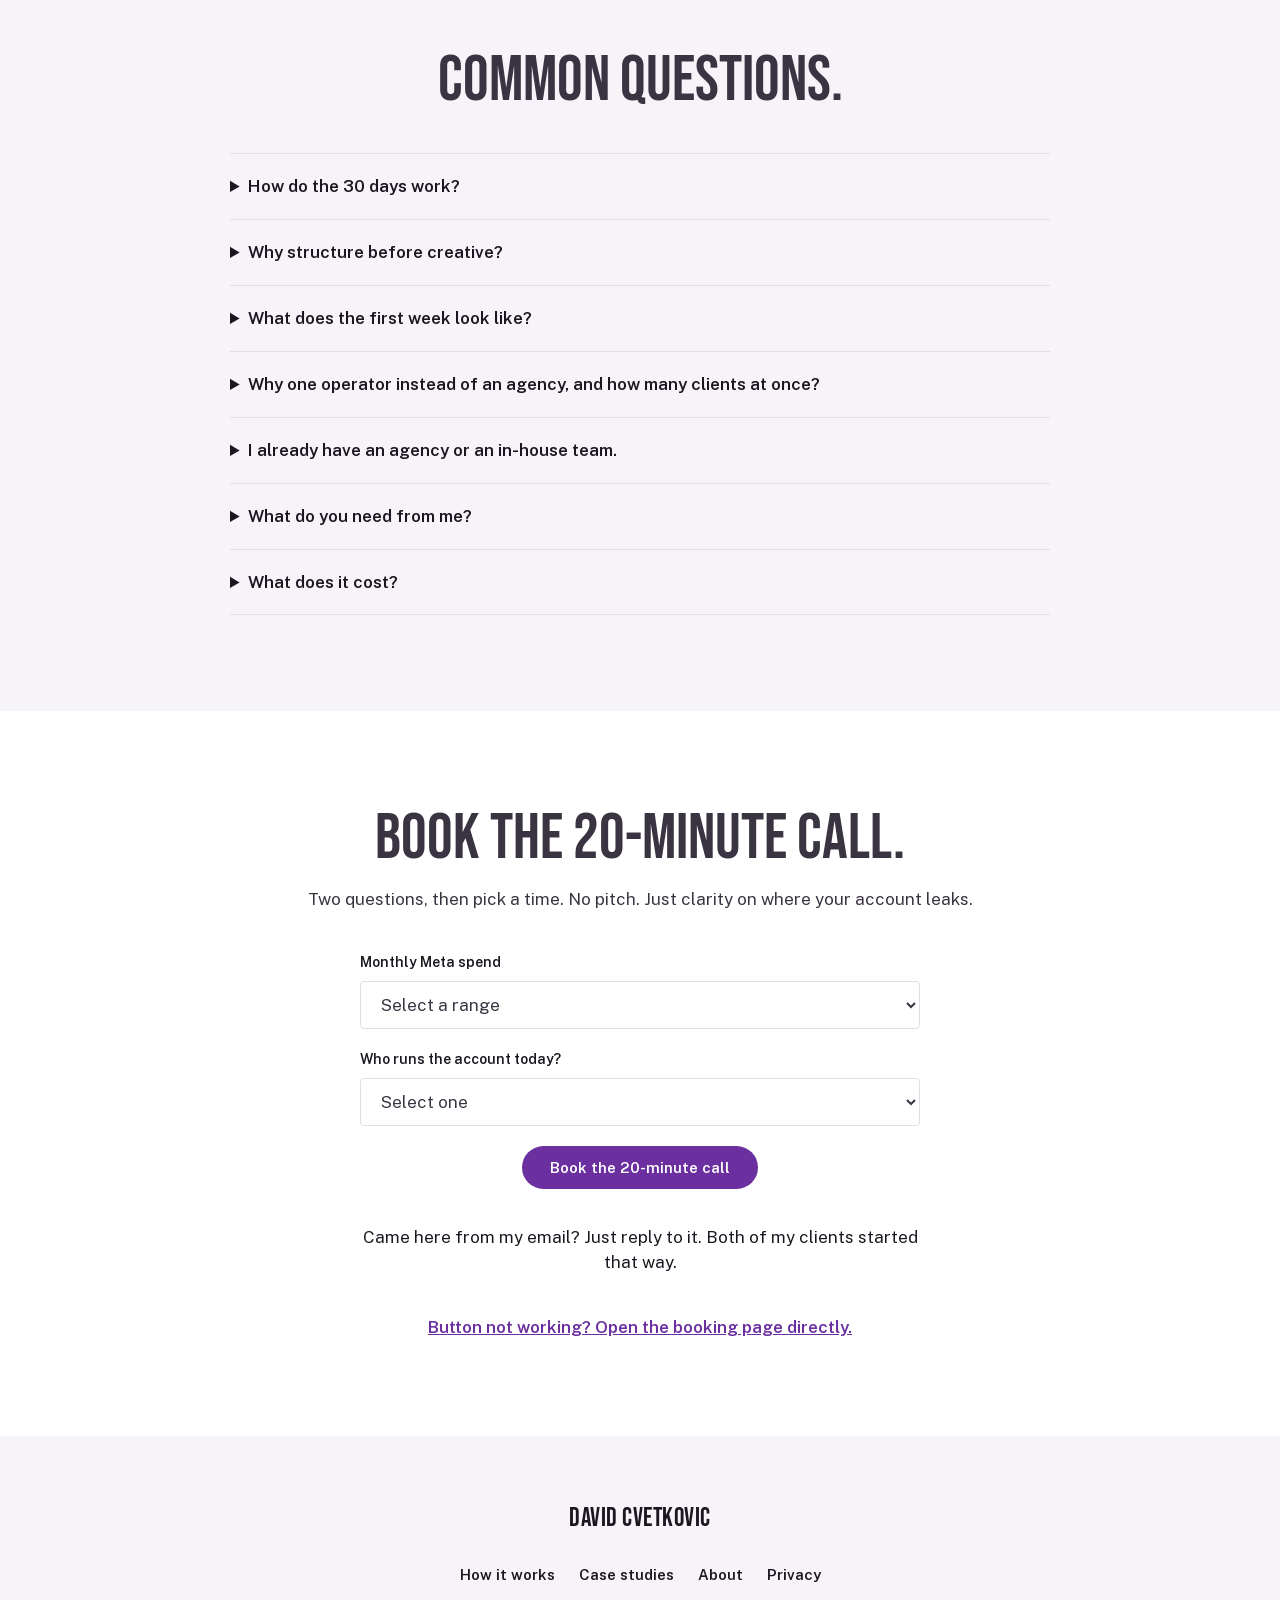
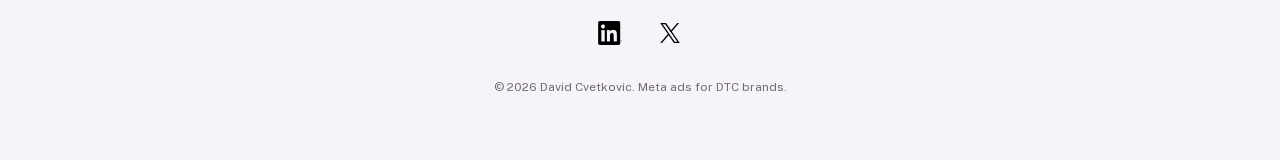
==== commit 26c007cd: "Site v2: full rebuild (F2 look, Engine + guarantee, two case studies, About, mobile pass) Co-Authore" ====
--- a/index.html
+++ b/index.html
@@ -3,16 +3,16 @@
 <head>
 <meta charset="utf-8">
 <meta name="viewport" content="width=device-width, initial-scale=1">
-<title>David Cvetkovic · Meta Ads Operator for DTC Brands</title>
-<meta name="description" content="Most Meta volatility is a structure problem, not a creative one. I build the structure that makes your creative actually compound.">
-<meta property="og:title" content="David Cvetkovic · Meta Ads Operator for DTC Brands">
-<meta property="og:description" content="Most Meta volatility is a structure problem, not a creative one. I build the structure that makes your creative actually compound.">
+<title>David Cvetkovic · Meta ads for DTC brands, paid back in 30 days</title>
+<meta name="description" content="Meta ads for DTC brands doing $30k to $300k+ a month. Every ad ships as a pre-registered experiment. Guaranteed in writing: I beat your best running ad's CPA, or I keep working free until I do.">
+<meta property="og:title" content="David Cvetkovic · Meta ads for DTC brands, paid back in 30 days">
+<meta property="og:description" content="Meta ads for DTC brands doing $30k to $300k+ a month. Every ad ships as a pre-registered experiment. Guaranteed in writing: I beat your best running ad's CPA, or I keep working free until I do.">
 <meta property="og:image" content="https://davidcvetko.com/og.png">
 <meta property="og:type" content="website">
 <link rel="icon" href="favicon.png">
 <link rel="apple-touch-icon" href="apple-touch-icon.png">
 <link rel="stylesheet" href="fonts/fonts.css">
-<link rel="stylesheet" href="css/site.css">
+<link rel="stylesheet" href="css/site.css?v=20260917p">
 </head>
 <body>
 
@@ -23,203 +23,246 @@
     <a class="wordmark" href="./">David Cvetkovic</a>
     <nav aria-label="Primary">
       <ul class="site-nav">
-        <li><a href="#contact">Work with me</a></li>
-        <li><a href="case-study/">Case study</a></li>
-        <li><a href="about/">About</a></li>
+        <li><a href="/how-it-works/">How it works</a></li>
+        <li><a href="/case-studies/">Case studies</a></li>
+        <li><a href="/about/">About</a></li>
       </ul>
     </nav>
+    <a class="btn" href="#contact">Book the 20-minute call</a>
   </div>
 </header>
 
 <main id="main">
 
-  <!-- Module 1: Hero -->
+  <!-- Hero -->
   <section class="hero">
     <div class="wrap">
-      <div class="hero__inner">
-        <span class="eyebrow">Meta ads for DTC brands</span>
-        <h1>Most Meta volatility is a <em>structure</em> problem, not a creative one.</h1>
-        <p class="hero__subline">I'm a Meta ads operator for DTC brands. I build the structure that makes your creative actually compound.</p>
-        <p class="hero__qualifier">For brands spending $15k+/mo on Meta.</p>
-        <div class="hero__cta-row">
-          <a class="btn" href="#contact">Find the structure problem</a>
-          <a class="text-link--secondary" href="case-study/">Read the case study</a>
-        </div>
-      </div>
-
-      <!-- Leak line: signature element, once per page, sits under the hero -->
-      <svg class="leak-line" viewBox="0 0 1120 16" preserveAspectRatio="none" aria-hidden="true">
-        <line x1="0" y1="8" x2="616" y2="8" />
-        <path class="leak-line__jog" d="M 616 8 L 616 14 L 660 14" />
-        <line x1="660" y1="14" x2="1120" y2="14" />
-      </svg>
-    </div>
-  </section>
-
-  <!-- Module 2: Proof row -->
-  <section class="proof-row">
-    <div class="wrap">
-      <div class="stat-row">
-        <div class="stat-cell">
-          <div class="stat-cell__value stat-cell__value--accent">$10k &#8594; $45.5k/mo</div>
-          <div class="stat-cell__label">Client revenue in six months</div>
-        </div>
-        <div class="stat-cell">
-          <div class="stat-cell__value">0.95 &#8594; 2.28</div>
-          <div class="stat-cell__label">Meta-attributed ROAS over the same six months</div>
-        </div>
-        <div class="stat-cell">
-          <div class="stat-cell__value">~3x</div>
-          <div class="stat-cell__label">Ad spend over the same six months</div>
-        </div>
-        <div class="stat-cell">
-          <div class="stat-cell__value">$30k/mo</div>
-          <div class="stat-cell__label">Revenue floor held since January 2026</div>
-        </div>
-      </div>
-      <p class="stat-row__attribution">One client account: a premium gaming-accessories DTC brand. Numbers as of July 2026.</p>
-    </div>
-  </section>
-
-  <!-- Module 3: How I work (villain beat lands in the intro, here only) -->
-  <section class="how-i-work">
-    <div class="wrap">
-      <div class="section-head">
-        <h2>How I work</h2>
-        <p>When an account gets shaky, the standard advice is to test more hooks. That's the creative hamster wheel: more variations, more spend, same volatility. Usually the creative was never the problem.</p>
-        <p>Platforms keep taking targeting away from you. What's left to control is structure: where signal pools, what the account learns, which winners get room.</p>
-      </div>
-      <ol class="method-list">
-        <li class="method-step">
-          <span class="method-step__index">1</span>
-          <div>
-            <h3>Week one: the leak diagnostic</h3>
-            <p>I map where the account actually loses money before changing anything. Campaign structure, budget flow, creative-to-page match.</p>
-          </div>
-        </li>
-        <li class="method-step">
-          <span class="method-step__index">2</span>
-          <div>
-            <h3>The structure fix</h3>
-            <p>Consolidation, clean signal, a testing sequence. The account stops fighting itself, so winners get the spend they earn.</p>
-          </div>
-        </li>
-        <li class="method-step">
-          <span class="method-step__index">3</span>
-          <div>
-            <h3>Compounding</h3>
-            <p>With structure holding, every test teaches the account something. Results build instead of resetting.</p>
-          </div>
-        </li>
-      </ol>
-    </div>
-  </section>
-
-  <!-- Module 4: Case-study teaser -->
-  <section class="case-study-teaser">
-    <div class="wrap">
-      <div class="teaser">
-        <span class="eyebrow">Case study</span>
-        <div class="teaser__number">$10k &#8594; $45.5k/mo</div>
-        <p class="teaser__mechanism">The account was losing money on every dollar. The fix wasn't better ads. It was structure that let spend compound.</p>
-        <p class="teaser__mechanism">A spike can be luck. A floor is structure.</p>
-        <a class="text-link teaser__link" href="case-study/">Read the full case study</a>
-        <div class="hero__cta-row">
-          <a class="btn" href="#contact">Get this structure on your account</a>
-        </div>
-      </div>
-    </div>
-  </section>
-
-  <!-- Module 5: Founder module (text-only, no headshot yet) -->
-  <section class="founder-module">
-    <div class="wrap">
-      <div class="founder">
-        <span class="eyebrow">The operator</span>
-        <!-- Photo lands here in a future deploy: real headshot, replaces this comment -->
-        <h2>I'm David Cvetkovic.</h2>
-        <div class="founder__lines">
-          <p>I run Meta ad accounts for DTC brands. Before I touch an account I want to understand how the whole business runs: creative, funnel, offer, the way you spend your time.</p>
-          <p>Sometimes the problem is the creative. Often it's not.</p>
-          <p>You work directly with me through the entire engagement.</p>
-        </div>
-        <a class="text-link founder__link" href="about/">More about how I got here</a>
-      </div>
-    </div>
-  </section>
-
-  <!-- Module 6: Calculator module (text-weight link, not a button) -->
-  <section class="calculator-module">
-    <div class="wrap">
-      <div class="calc-module">
-        <span class="eyebrow">Free diagnostic</span>
-        <h2>Want a read on your own numbers first?</h2>
-        <p>The ROAS Reality Check is a free diagnostic I built. Two minutes, and it shows the break-even ROAS you're actually playing against. This is the kind of leak-finding I do.</p>
-        <a class="text-link" href="https://cvelq.github.io/roas-reality-check/?src=site">Run the ROAS Reality Check</a>
-      </div>
-    </div>
-  </section>
-
-  <!-- Module 7: Good fit / not a fit -->
-  <section class="fit-section">
-    <div class="wrap">
-      <div class="section-head">
-        <h2>Who this is for</h2>
+      <div class="hero__split">
+      <div class="hero__stack">
+        <span class="kicker">The DTC 30-Day Payback Engine</span>
+        <h1>A new customer,<br>paid back in 30 days.</h1>
+        <p class="hero__subhead">Meta ads for DTC brands doing $30k to $300k+ a month. Every ad ships as a pre‑registered experiment, so your account learns every week instead of starting from zero.</p>
+        <p class="hero__pain">You're paying more for every customer and your ads aren't teaching you anything.</p>
+        <p class="hero__guarantee">Guaranteed in writing: I beat your best running ad's CPA, or I keep working free until I do.</p>
+        <div class="cta-row">
+          <a class="btn" href="#contact">Book the 20-minute call</a>
+          <a class="text-link" href="/case-studies/">See the case studies</a>
+        </div>
+      </div>
+      <div class="hero__proof" aria-label="Store dashboard, monthly total sales, June to December 2025, one client account">
+        <div class="fan">
+          <img class="fan__card" src="/img/proof/store-2025-06-jun.webp" alt="Store dashboard, June 2025: total sales $10K" width="1200" height="415">
+          <img class="fan__card" src="/img/proof/store-2025-10-oct.webp" alt="Store dashboard, October 2025: total sales $20.4K" width="1200" height="422">
+          <img class="fan__card" src="/img/proof/store-2025-11-nov.webp" alt="Store dashboard, November 2025: total sales $33.2K" width="1200" height="422">
+          <img class="fan__card fan__card--top" src="/img/proof/store-2025-12-dec.webp" alt="Store dashboard, December 2025: total sales $45.5K, 1,042 orders" width="1200" height="422">
+        </div>
+        <p class="fan__caption">One client's store, month by month, June to December 2025.</p>
+      </div>
+      </div>
+    </div>
+  </section>
+
+  <!-- Proof section -->
+  <section class="section">
+    <div class="wrap">
+      <div class="text-col">
+        <h2>One account, six months.</h2>
+      </div>
+      <div class="tile-grid">
+        <div class="tile">
+          <div class="tile__figure">$10k &#8594; $45.5k</div>
+          <div class="tile__label">Monthly store revenue, in six months</div>
+        </div>
+        <div class="tile">
+          <div class="tile__figure">0.95 &#8594; 2.28</div>
+          <div class="tile__label">ROAS, same period</div>
+        </div>
+        <div class="tile">
+          <div class="tile__figure">~3x</div>
+          <div class="tile__label">Ad spend, same period</div>
+        </div>
+        <div class="tile">
+          <div class="tile__figure">$30k/mo+</div>
+          <div class="tile__label">Revenue floor held since January 2026 (as of July 2026)</div>
+        </div>
+      </div>
+      <p class="attribution">A premium gaming-accessories DTC brand. Figures from their own Ads Manager and store.</p>
+      <p class="closing-line">A spike can be luck. A floor is structure.</p>
+      <p class="second-proof">A second brand, different category: US loungewear, $10k a week in spend. Cost per sale fell 14% while spend rose 32%.</p>
+      <p class="closing-link"><a class="text-link" href="/case-studies/gaming-accessories/">Read the case study</a></p>
+    </div>
+  </section>
+
+  <!-- How it works -->
+  <section class="section section--alt">
+    <div class="wrap">
+      <div class="text-col">
+        <h2>The first 30 days.</h2>
+        <p>Most operators answer a rising CPA with more creative. Just test more hooks. That is the hamster wheel. Here is what the first 30 days look like instead.</p>
+      </div>
+      <div class="beats-grid">
+        <div class="beat">
+          <div class="icon-40" aria-hidden="true"><svg viewBox="0 0 24 24" fill="none" stroke="currentColor" stroke-width="1.6" stroke-linecap="round" stroke-linejoin="round"><circle cx="5" cy="18" r="2.2"/><circle cx="19" cy="6" r="2.2"/><path d="M7 16.5c3-1 5-3.5 6-6.5s3-4 4-4.2" stroke-dasharray="1.5 3"/></svg></div>
+          <span class="beat__label">Day 3</span>
+          <h3 class="beat__title">Your payback map.</h3>
+          <p class="beat__body">Your LTGP:CAC, AOV and real break-even CPA on one page. You see where the money goes before anything ships.</p>
+        </div>
+        <div class="beat">
+          <div class="icon-40" aria-hidden="true"><svg viewBox="0 0 24 24" fill="none" stroke="currentColor" stroke-width="1.6" stroke-linecap="round" stroke-linejoin="round"><path d="M10 3h4"/><path d="M10.5 3v6.2L5.8 17a2 2 0 0 0 1.7 3h9a2 2 0 0 0 1.7-3l-4.7-7.8V3"/><line x1="8" y1="14" x2="16" y2="14"/></svg></div>
+          <span class="beat__label">Day 7</span>
+          <h3 class="beat__title">The first experiment is live.</h3>
+          <p class="beat__body">Pre-registered: a hypothesis, kill criteria and the learning we expect. Run on your existing assets plus new angles, so it never waits on production.</p>
+        </div>
+        <div class="beat">
+          <div class="icon-40" aria-hidden="true"><svg viewBox="0 0 24 24" fill="none" stroke="currentColor" stroke-width="1.6" stroke-linecap="round" stroke-linejoin="round"><circle cx="12" cy="12" r="8.5"/><circle cx="12" cy="12" r="4.5"/><circle cx="12" cy="12" r="0.9"/></svg></div>
+          <span class="beat__label">Day 30</span>
+          <h3 class="beat__title">The champion test.</h3>
+          <p class="beat__body">Read in your own Ads Manager: has an ad beaten your best running ad's CPA? If not, I keep working at no additional charge until one has.</p>
+        </div>
+      </div>
+      <p class="beats-link"><a class="text-link" href="/how-it-works/">How the 30 days work, day by day</a></p>
+    </div>
+  </section>
+
+  <!-- Case studies -->
+  <section class="section">
+    <div class="wrap">
+      <div class="text-col">
+        <h2>Two accounts.<br>Real numbers. No names.</h2>
+      </div>
+      <div class="case-grid">
+        <div class="case-card">
+          <p class="case-card__meta">Premium gaming accessories, US and Canada, six months</p>
+          <p class="case-card__headline">$10k to $45.5k a month</p>
+          <p class="case-card__body">Full service: strategy, media buying, creative briefs. ROAS 0.95 to 2.28 while spend roughly tripled.</p>
+          <a class="text-link" href="/case-studies/gaming-accessories/">Read the case study</a>
+        </div>
+        <div class="case-card">
+          <p class="case-card__meta">Loungewear, US DTC, matched 30-day windows</p>
+          <p class="case-card__headline">Cost per sale down 14% on 32% more spend</p>
+          <p class="case-card__body">Creative strategy and briefs only; the client's team ran the account. ROAS 1.65x to 2.00x.</p>
+          <a class="text-link" href="/case-studies/loungewear/">Read the case study</a>
+        </div>
+      </div>
+      <p class="section-note">Both clients stay unnamed by agreement. The figures come from their own Ads Manager and store.</p>
+
+    </div>
+  </section>
+
+  <!-- Founder -->
+  <section class="section section--alt">
+    <div class="wrap">
+      <div class="founder-grid">
+        <div class="founder__photo">
+          <img src="/img/david-founder.webp" alt="David Cvetkovic, Meta ads operator, photographed in Podgorica" width="960" height="1200" loading="lazy">
+        </div>
+        <div class="founder__text">
+          <h2>I'm David Cvetkovic.</h2>
+          <p>I run Meta ads for DTC brands from Podgorica, Montenegro. My first retainer client, from June 2025, is still with me today. That account is the case study on this site.</p>
+          <p class="strong">You work directly with me through the entire engagement. No handoffs, no team behind a curtain.</p>
+          <a class="text-link" href="/about/">More about me</a>
+        </div>
+      </div>
+    </div>
+  </section>
+
+  <section class="section testimonials" aria-labelledby="testimonials-h">
+    <div class="wrap">
+      <h2 id="testimonials-h">What founders say.</h2>
+      <p class="section-intro">Quoted as written.</p>
+      <div class="quote-grid">
+        <blockquote class="quote">
+          <div class="quote__rating" aria-hidden="true"><svg viewBox="0 0 24 24" fill="#C9922A"><path d="M12 2.5l2.9 6.3 6.9.7-5.2 4.6 1.6 6.8L12 17.6l-6.2 3.3 1.6-6.8-5.2-4.6 6.9-.7Z"/></svg><svg viewBox="0 0 24 24" fill="#C9922A"><path d="M12 2.5l2.9 6.3 6.9.7-5.2 4.6 1.6 6.8L12 17.6l-6.2 3.3 1.6-6.8-5.2-4.6 6.9-.7Z"/></svg><svg viewBox="0 0 24 24" fill="#C9922A"><path d="M12 2.5l2.9 6.3 6.9.7-5.2 4.6 1.6 6.8L12 17.6l-6.2 3.3 1.6-6.8-5.2-4.6 6.9-.7Z"/></svg><svg viewBox="0 0 24 24" fill="#C9922A"><path d="M12 2.5l2.9 6.3 6.9.7-5.2 4.6 1.6 6.8L12 17.6l-6.2 3.3 1.6-6.8-5.2-4.6 6.9-.7Z"/></svg><svg viewBox="0 0 24 24" fill="#C9922A"><path d="M12 2.5l2.9 6.3 6.9.7-5.2 4.6 1.6 6.8L12 17.6l-6.2 3.3 1.6-6.8-5.2-4.6 6.9-.7Z"/></svg><span>5.0</span></div>
+          <p>&ldquo;Honestly really happy with the results. David cleaned up our ad account, tested new angles, and sales started coming in way more consistently. Would 100% work with him again.&rdquo;</p>
+          <footer>Founder, premium gaming-accessories DTC brand.</footer>
+        </blockquote>
+        <blockquote class="quote">
+          <div class="quote__rating" aria-hidden="true"><svg viewBox="0 0 24 24" fill="#C9922A"><path d="M12 2.5l2.9 6.3 6.9.7-5.2 4.6 1.6 6.8L12 17.6l-6.2 3.3 1.6-6.8-5.2-4.6 6.9-.7Z"/></svg><svg viewBox="0 0 24 24" fill="#C9922A"><path d="M12 2.5l2.9 6.3 6.9.7-5.2 4.6 1.6 6.8L12 17.6l-6.2 3.3 1.6-6.8-5.2-4.6 6.9-.7Z"/></svg><svg viewBox="0 0 24 24" fill="#C9922A"><path d="M12 2.5l2.9 6.3 6.9.7-5.2 4.6 1.6 6.8L12 17.6l-6.2 3.3 1.6-6.8-5.2-4.6 6.9-.7Z"/></svg><svg viewBox="0 0 24 24" fill="#C9922A"><path d="M12 2.5l2.9 6.3 6.9.7-5.2 4.6 1.6 6.8L12 17.6l-6.2 3.3 1.6-6.8-5.2-4.6 6.9-.7Z"/></svg><svg viewBox="0 0 24 24" fill="#C9922A"><path d="M12 2.5l2.9 6.3 6.9.7-5.2 4.6 1.6 6.8L12 17.6l-6.2 3.3 1.6-6.8-5.2-4.6 6.9-.7Z"/></svg><span>5.0</span></div>
+          <p>“Really impressed with David. He quickly found where we were wasting money and gave the account a much clearer structure. Performance improved, but what I valued most was finally having someone who actually took ownership of Meta.”</p>
+          <footer>Founder, US loungewear DTC brand.</footer>
+        </blockquote>
+        <blockquote class="quote">
+          <div class="quote__rating" aria-hidden="true"><svg viewBox="0 0 24 24" fill="#C9922A"><path d="M12 2.5l2.9 6.3 6.9.7-5.2 4.6 1.6 6.8L12 17.6l-6.2 3.3 1.6-6.8-5.2-4.6 6.9-.7Z"/></svg><svg viewBox="0 0 24 24" fill="#C9922A"><path d="M12 2.5l2.9 6.3 6.9.7-5.2 4.6 1.6 6.8L12 17.6l-6.2 3.3 1.6-6.8-5.2-4.6 6.9-.7Z"/></svg><svg viewBox="0 0 24 24" fill="#C9922A"><path d="M12 2.5l2.9 6.3 6.9.7-5.2 4.6 1.6 6.8L12 17.6l-6.2 3.3 1.6-6.8-5.2-4.6 6.9-.7Z"/></svg><svg viewBox="0 0 24 24" fill="#C9922A"><path d="M12 2.5l2.9 6.3 6.9.7-5.2 4.6 1.6 6.8L12 17.6l-6.2 3.3 1.6-6.8-5.2-4.6 6.9-.7Z"/></svg><svg viewBox="0 0 24 24" fill="#C9922A"><path d="M12 2.5l2.9 6.3 6.9.7-5.2 4.6 1.6 6.8L12 17.6l-6.2 3.3 1.6-6.8-5.2-4.6 6.9-.7Z"/></svg><span>5.0</span></div>
+          <p>“David helped us scale Meta while improving efficiency. He’s easy to work with, explains things clearly, and always seems to know what needs to happen next.”</p>
+          <footer>Founder, Italian fragrance DTC brand.</footer>
+        </blockquote>
+      </div>
+    </div>
+  </section>
+
+  <!-- Fit -->
+  <section class="section">
+    <div class="wrap">
+      <div class="text-col">
+        <h2>Who this is for.</h2>
       </div>
       <div class="fit-grid">
         <div class="fit-col">
           <h3>A good fit</h3>
-          <ul>
-            <li>You spend $15k to $50k/mo on Meta and results feel fragile</li>
-            <li>The founder or CMO owns this decision</li>
+          <ul class="fit-list">
+            <li>A running Meta account with real spend behind it</li>
+            <li>A founder or owner who can grant access and make decisions</li>
+            <li>Creative production in place, or fast approvals</li>
           </ul>
         </div>
         <div class="fit-col">
           <h3>Not a fit</h3>
-          <ul>
-            <li>Pre-revenue, or you need execute-only hands for a strategy you've already set</li>
+          <ul class="fit-list">
+            <li>Cold or paused ad accounts</li>
+            <li>Under $5k a month on Meta</li>
+            <li>Execute-only work</li>
           </ul>
         </div>
       </div>
-      <p class="fit-exit">I run a small number of accounts at a time. If that's not you right now, the ROAS Reality Check is still free. <a class="text-link" href="https://cvelq.github.io/roas-reality-check/?src=site">Run it here.</a></p>
-    </div>
-  </section>
-
-  <!-- Module 8: FAQ -->
-  <section class="faq-section">
-    <div class="wrap">
-      <div class="section-head">
-        <h2>Common questions</h2>
+      <p class="fit-exit">If that's not you right now, the <a class="text-link" href="https://cvelq.github.io/roas-reality-check/?src=site" rel="noopener" target="_blank">ROAS Reality Check</a> is still free.</p>
+    </div>
+  </section>
+
+  <!-- FAQ -->
+  <section class="section section--alt">
+    <div class="wrap">
+      <div class="text-col">
+        <h2>Common questions.</h2>
       </div>
       <div class="faq-list">
         <details class="faq-item">
-          <summary>How does the engagement work?</summary>
-          <p>It starts with a diagnostic week: I map the account's leaks and hand you a plan you own either way. If we both want to continue, I run the account against that plan month to month.</p>
-        </details>
-        <details class="faq-item">
-          <summary>Why structure first, not creative?</summary>
-          <p>Because creative tests read false on a broken account. Budgets fragment, winners never gather enough signal to scale, and every new test resets the account instead of teaching it. Fix the structure and the same creative suddenly performs.</p>
+          <summary>How do the 30 days work?</summary>
+          <p>Day 3 you get your payback map. Day 7 the first pre-registered experiment is live. By day 30 the champion test has run in your own Ads Manager. If no ad has beaten your best running ad's CPA by then, I keep working at no additional charge until one has.</p>
+        </details>
+        <details class="faq-item">
+          <summary>Why structure before creative?</summary>
+          <p>Most Meta volatility is a structure problem, not a creative one. When every product has its own ad set, spend never pools, nothing gathers enough signal to scale, and every new test restarts the account from zero. Fix the structure and the same creative starts working.</p>
         </details>
         <details class="faq-item">
           <summary>What does the first week look like?</summary>
-          <p>Nothing changes in week one. I diagnose: account structure, spend flow, creative performance, landing pages. You get a leak map of where money is lost and what to fix in what order.</p>
-        </details>
-        <details class="faq-item">
-          <summary>Why one operator instead of an agency?</summary>
-          <p>You work directly with me through the entire engagement. No account manager, no handoffs, no junior media buyer learning on your budget. Every week you see what changed, why, and what it did to the numbers.</p>
-        </details>
-      </div>
-    </div>
-  </section>
-
-  <!-- Module 9: Contact / CTA -->
-  <section class="contact-section" id="contact">
+          <p>Access on day 1. I map where the money leaks: campaign structure, budget flow, which creatives have real signal behind them. Day 3 you see your numbers on one page. Nothing ships as a guess.</p>
+        </details>
+        <details class="faq-item">
+          <summary>Why one operator instead of an agency, and how many clients at once?</summary>
+          <p>You get me on every decision, and you keep everything I build: the payback math, the testing system, the experiment ledger. I cap at five clients total, two test seats at a time, one onboarding per cycle. If a seat is open when you're ready, it's yours. If not, you get the next start date.</p>
+        </details>
+        <details class="faq-item">
+          <summary>I already have an agency or an in-house team.</summary>
+          <p>Then I work beside them. The briefs go to whoever produces your creative, the debrief goes to whoever runs the account, and the experiment ledger is shared. What changes is that every test now ships with a hypothesis and a kill line, so the account learns instead of restarting.</p>
+        </details>
+        <details class="faq-item">
+          <summary>What do you need from me?</summary>
+          <p>Account access on day 1, answers within 48 hours, and someone who can approve. That is the whole list. The first experiment runs on assets you already have.</p>
+        </details>
+        <details class="faq-item">
+          <summary>What does it cost?</summary>
+          <p>It depends on the account, so I tell you the number on the call, after you have seen the guarantee in writing. No pricing pages, no packages.</p>
+        </details>
+      </div>
+    </div>
+  </section>
+
+  <!-- Contact -->
+  <section class="section" id="contact">
     <div class="wrap">
       <div class="contact-block">
-        <span class="eyebrow">Work with me</span>
-        <h2>See where your account leaks</h2>
-        <p>Two questions, then pick a time. 20 minutes, no pitch. Just clarity on what I'd look at first.</p>
-        <p class="hero__qualifier">For DTC brands spending $15k+ a month on Meta.</p>
+        <h2>Book the 20-minute call.</h2>
+        <p>Two questions, then pick a time. No pitch. Just clarity on where your account leaks.</p>
 
         <form class="contact-form" id="qualify-form">
           <div class="form-field">
@@ -242,7 +285,8 @@
               <option value="A freelancer">A freelancer</option>
             </select>
           </div>
-          <button type="submit" class="btn" id="book-call">Book the call</button>
+          <button type="submit" class="btn" id="book-call">Book the 20-minute call</button>
+          <p class="reply-path">Came here from my email? Just reply to it. Both of my clients started that way.</p>
           <p class="booking-fallback"><a class="text-link" id="calendly-direct" href="https://calendly.com/cvetkovicd050/20">Button not working? Open the booking page directly.</a></p>
         </form>
 
@@ -259,17 +303,20 @@
   <div class="wrap">
     <a class="wordmark" href="./">David Cvetkovic</a>
     <ul class="footer-links">
-      <li><a href="case-study/">Case study</a></li>
-      <li><a href="about/">About</a></li>
-      <li><a href="privacy/">Privacy</a></li>
+      <li><a href="/how-it-works/">How it works</a></li>
+      <li><a href="/case-studies/">Case studies</a></li>
+      <li><a href="/about/">About</a></li>
+      <li><a href="/privacy/">Privacy</a></li>
     </ul>
-  </div>
-  <div class="wrap">
-    <p class="footer-note">&copy; 2026 David Cvetkovic. Meta ads and creative strategy for DTC brands.</p>
+    <div class="social-row">
+      <a class="social-linkedin" href="https://www.linkedin.com/in/david-cvetkovic007" rel="me noopener" target="_blank"><img src="img/linkedin-inbug-black.png" alt="David Cvetkovic on LinkedIn"></a>
+      <a class="social-x" href="https://x.com/CvetkovicDavid" rel="me noopener" target="_blank"><img src="img/x-logo-black.svg" alt="David Cvetkovic on X"></a>
+    </div>
+    <p class="footer-note">&copy; 2026 David Cvetkovic. Meta ads for DTC brands.</p>
   </div>
 </footer>
 
+<!-- Cloudflare Web Analytics (cookieless) --><script type="module" src="https://static.cloudflareinsights.com/beacon.min.js" data-cf-beacon='{"token": "e290ee9acd9e40139a2e76483b6146a0"}'></script>
 <script src="js/site.js"></script>
-<!-- Cloudflare Web Analytics (cookieless) --><script type="module" src="https://static.cloudflareinsights.com/beacon.min.js" data-cf-beacon='{"token": "e290ee9acd9e40139a2e76483b6146a0"}'></script>
 </body>
 </html>
--- a/fonts/fonts.css
+++ b/fonts/fonts.css
@@ -50,3 +50,12 @@
   font-display: swap;
   src: url('plex-mono-500.woff2') format('woff2');
 }
+
+/* Bebas Neue: github.com/google/fonts/tree/main/ofl/bebasneue, OFL */
+@font-face {
+  font-family: 'Bebas Neue';
+  font-style: normal;
+  font-weight: 400;
+  font-display: swap;
+  src: url('bebas-neue-400.woff2') format('woff2');
+}
--- a/css/site.css
+++ b/css/site.css
@@ -1,30 +1,33 @@
 /* ==========================================================================
    David Cvetkovic - site.css
-   Design system source: Personal Brand HQ/Resources/design-system.md v1.1
-   Token block copied verbatim below. Do not adjust hex values per project.
+   Foundation rebuild, 2026-09-16. Token block below is the only place
+   colour lives on this site. Reference tokens with var() everywhere.
    ========================================================================== */
 
 :root {
-  /* color */
-  --bg: #FAF6EF;
-  --surface: #F1EAE0;
-  --text: #1C1712;
-  --muted: #6E645A;
-  --accent: #B8451F;
-  --accent-ink: #FDF3EC;
-  --rule: #DED2C0;
-
-  /* type */
-  --font-display: 'Fraunces', Georgia, serif;
-  --font-body: 'Public Sans', -apple-system, BlinkMacSystemFont, 'Segoe UI', sans-serif;
-  --font-mono: 'IBM Plex Mono', 'SF Mono', Menlo, Consolas, monospace;
-
-  /* rhythm */
-  --unit: 8px;
-  --wrap: 1120px;
-
-  /* section padding (desktop, stepped under 800px in the media query below) */
+  --ground: #ffffff;
+  --ink: #1B1720;
+  --body: #3A3442;
+  --muted: #6F6879;
+  --hairline: #E2DEE8;
+  --accent: #6B2FA0;
+  --accent-focus: #7A38B5;
+  --accent-ink: #ffffff;
+  --tile-1: #F3EDFA;
+  --tile-2: #E4D6F5;
+  --tile-3: #CDB4EC;
+  --tile-4: #B98CF0;
+  --tile-ink: #141210;
+  --canvas-alt: #F6F4F9;
+
+  --font-display: 'Bebas Neue', Impact, 'Arial Narrow', sans-serif;
+  --font-body: 'Public Sans', system-ui, sans-serif;
+  --font-mono: 'IBM Plex Mono', 'SF Mono', Menlo, monospace;
+
+  --wrap: 1312px;
+  --text-col: 820px;
   --section-pad: 96px;
+  --section-pad-phone: 64px;
 }
 
 /* ==========================================================================
@@ -43,12 +46,12 @@
 
 body {
   margin: 0;
-  background: var(--bg);
-  color: var(--text);
+  background: var(--ground);
+  color: var(--body);
   font-family: var(--font-body);
   font-weight: 400;
-  font-size: 1.05rem;
-  line-height: 1.6;
+  font-size: 17px;
+  line-height: 1.47;
   -webkit-font-smoothing: antialiased;
 }
 
@@ -59,19 +62,32 @@
 }
 
 a {
-  color: inherit;
+  color: var(--accent);
+  text-decoration: underline;
+}
+
+a:hover {
+  color: #5A2588;
 }
 
 button {
   font-family: inherit;
 }
 
-h1, h2, h3, h4 {
+h1, h2 {
   font-family: var(--font-display);
-  font-weight: 500;
-  line-height: 1.1;
-  letter-spacing: -0.012em;
+  font-weight: 400;
+  text-transform: uppercase;
+  letter-spacing: 0;
   margin: 0;
+}
+
+h3 {
+  font-family: var(--font-body);
+  font-weight: 600;
+  font-size: 20px;
+  margin: 0;
+  color: var(--ink);
 }
 
 p {
@@ -81,794 +97,1478 @@
 ul, ol {
   margin: 0;
   padding: 0;
-}
-
-/* ==========================================================================
-   Skip link (accessibility)
+  list-style: none;
+}
+
+h1 {
+  font-size: 112px;
+  line-height: 0.98;
+}
+
+h2 {
+  font-size: 64px;
+  line-height: 1.0;
+}
+
+/* ==========================================================================
+   Focus styles
+   ========================================================================== */
+
+a:focus-visible,
+button:focus-visible,
+select:focus-visible,
+summary:focus-visible {
+  outline: 2px solid var(--accent-focus);
+  outline-offset: 2px;
+}
+
+/* ==========================================================================
+   Skip link
    ========================================================================== */
 
 .skip-link {
   position: absolute;
   left: -9999px;
   top: 0;
-  background: var(--text);
-  color: var(--bg);
-  padding: calc(var(--unit) * 1.5) calc(var(--unit) * 2);
+  background: var(--ink);
+  color: var(--ground);
+  padding: 12px 20px;
   z-index: 100;
-  font-family: var(--font-body);
   font-weight: 600;
   text-decoration: none;
 }
 
 .skip-link:focus {
-  left: var(--unit);
-  top: var(--unit);
-}
-
-/* ==========================================================================
-   Focus styles (honor the accent)
-   ========================================================================== */
-
-:focus-visible {
-  outline: 2px solid var(--accent);
-  outline-offset: 2px;
-}
-
-/* ==========================================================================
-   Layout shell
+  left: 16px;
+  top: 16px;
+}
+
+/* ==========================================================================
+   Layout helpers
    ========================================================================== */
 
 .wrap {
   max-width: var(--wrap);
   margin: 0 auto;
-  padding-left: calc(var(--unit) * 3);
-  padding-right: calc(var(--unit) * 3);
-}
-
-section {
-  padding-top: var(--section-pad);
-  padding-bottom: var(--section-pad);
-  border-bottom: 1px solid var(--rule);
-}
-
-section:last-of-type {
-  border-bottom: none;
-}
-
-@media (max-width: 800px) {
-  :root {
-    --section-pad: 64px;
-  }
-}
-
-/* ==========================================================================
-   Header / nav
+  padding: 0 24px;
+}
+
+.text-col {
+  max-width: var(--text-col);
+  margin: 0 auto;
+  text-align: center;
+}
+
+.section {
+  padding: var(--section-pad) 0;
+}
+
+.section--alt {
+  background: var(--canvas-alt);
+}
+
+.section__head {
+  text-align: center;
+  margin-bottom: 48px;
+}
+
+/* ==========================================================================
+   Nav
    ========================================================================== */
 
 .site-header {
-  padding-top: calc(var(--unit) * 3);
-  padding-bottom: calc(var(--unit) * 3);
+  position: sticky;
+  top: 0;
+  z-index: 50;
+  height: 72px;
+  background: var(--ground);
+  border-bottom: 1px solid var(--hairline);
 }
 
 .site-header .wrap {
+  height: 72px;
   display: flex;
   align-items: center;
   justify-content: space-between;
-  gap: calc(var(--unit) * 2);
+  gap: 16px;
 }
 
 .wordmark {
   font-family: var(--font-display);
-  font-weight: 600;
-  font-size: 1.15rem;
-  letter-spacing: -0.01em;
+  font-size: 26px;
+  text-transform: uppercase;
+  letter-spacing: 0.02em;
+  color: var(--ink);
   text-decoration: none;
-  color: var(--text);
-  white-space: nowrap;
 }
 
 .site-nav {
   display: flex;
-  gap: calc(var(--unit) * 3);
-  list-style: none;
+  gap: 32px;
+  flex: 1;
+  justify-content: center;
 }
 
 .site-nav a {
-  font-family: var(--font-body);
-  font-weight: 600;
-  font-size: 0.95rem;
+  color: var(--ink);
   text-decoration: none;
-  color: var(--text);
-  padding: calc(var(--unit) * 0.5) 0;
+  font-weight: 600;
+  font-size: 15px;
 }
 
 .site-nav a:hover {
   color: var(--accent);
 }
 
-.site-nav a[aria-current="page"] {
+/* ==========================================================================
+   Buttons / links
+   ========================================================================== */
+
+.btn {
+  display: inline-block;
+  background: var(--accent);
+  color: var(--accent-ink);
+  font-size: 15px;
+  font-weight: 600;
+  padding: 14px 28px;
+  border-radius: 9999px;
+  border: none;
+  text-decoration: none;
+  cursor: pointer;
+  line-height: 1;
+}
+
+.btn:hover {
+  background: #5A2588;
+  color: var(--accent-ink);
+}
+
+.btn:active {
+  transform: scale(0.97);
+}
+
+.text-link {
   color: var(--accent);
-}
-
-@media (max-width: 800px) {
-  .site-nav {
-    gap: calc(var(--unit) * 2);
-  }
-
-  .site-nav a {
-    font-size: 0.88rem;
-  }
-}
-
-@media (max-width: 560px) {
-  .site-header .wrap {
-    flex-wrap: wrap;
-    row-gap: var(--unit);
-  }
-
-  .site-nav {
-    flex-wrap: wrap;
-  }
-}
-
-/* ==========================================================================
-   Eyebrow label
-   ========================================================================== */
-
-.eyebrow {
+  text-decoration: underline;
+  font-weight: 600;
+}
+
+.text-link:hover {
+  color: #5A2588;
+}
+
+/* ==========================================================================
+   Hero
+   ========================================================================== */
+
+.hero {
+  padding: var(--section-pad) 0 64px;
+}
+
+.hero__stack {
+  max-width: var(--text-col);
+  margin: 0 auto;
+  text-align: center;
+}
+
+.kicker {
   display: block;
-  font-family: var(--font-body);
-  font-weight: 600;
-  font-size: 0.8rem;
-  letter-spacing: 0.14em;
-  text-transform: uppercase;
-  color: var(--muted);
-  margin-bottom: calc(var(--unit) * 2);
-}
-
-/* ==========================================================================
-   Hero
-   ========================================================================== */
-
-.hero {
-  padding-top: calc(var(--section-pad) + var(--unit) * 2);
-}
-
-.hero__inner {
-  max-width: 640px;
-}
-
-.hero h1 {
-  font-size: clamp(2rem, 5vw, 3.2rem);
-  max-width: 20ch;
-}
-
-.hero h1 em {
-  font-style: italic;
-}
-
-.hero__subline {
-  margin-top: calc(var(--unit) * 3);
-  font-size: 1.1rem;
-  max-width: 52ch;
-  color: var(--text);
-}
-
-.hero__qualifier {
-  margin-top: calc(var(--unit) * 2);
-  font-size: 0.95rem;
-  color: var(--muted);
-  max-width: 52ch;
-}
-
-.hero__cta-row {
-  margin-top: calc(var(--unit) * 4);
+  font-size: 14px;
+  font-weight: 600;
+  color: var(--accent);
+  margin-bottom: 20px;
+}
+
+.hero__stack h1 {
+  margin-bottom: 24px;
+}
+
+.hero__subhead {
+  font-size: 17px;
+  line-height: 1.47;
+  color: var(--body);
+  margin-bottom: 20px;
+}
+
+.hero__guarantee {
+  font-weight: 600;
+  color: var(--ink);
+  margin-bottom: 32px;
+}
+
+.cta-row {
   display: flex;
   align-items: center;
-  gap: calc(var(--unit) * 3);
+  justify-content: center;
+  gap: 24px;
   flex-wrap: wrap;
 }
 
-/* ==========================================================================
-   Leak line (signature element)
-   One shared implementation. 1px rule, jogs down 6-8px at ~55-60% of span,
-   then continues. Use at most once per page (typically under the hero).
-   Jog segment renders in --accent (counts as the screen's one highlight).
-   ========================================================================== */
-
-.leak-line {
-  width: 100%;
-  height: 16px;
-  margin: calc(var(--unit) * 5) 0;
-  display: block;
-}
-
-.leak-line line,
-.leak-line path {
-  stroke: var(--rule);
-  stroke-width: 1;
-  fill: none;
-}
-
-.leak-line .leak-line__jog {
-  stroke: var(--accent);
-}
-
-/* ==========================================================================
-   Buttons / links
-   ========================================================================== */
-
-.btn {
-  display: inline-flex;
-  align-items: center;
-  justify-content: center;
-  font-family: var(--font-body);
-  font-weight: 600;
-  font-size: 1rem;
-  background: var(--accent);
-  color: var(--accent-ink);
-  border: none;
-  border-radius: 4px;
-  padding: calc(var(--unit) * 2) calc(var(--unit) * 3.5);
-  min-height: 44px;
-  text-decoration: none;
-  cursor: pointer;
-  transition: background-color 0.15s ease;
-}
-
-.btn:hover {
-  background-color: #9c3a1a;
-}
-
-.text-link {
-  color: var(--accent);
-  font-weight: 600;
-  text-decoration: underline;
-  text-underline-offset: 3px;
-}
-
-.text-link:hover {
-  opacity: 0.8;
-}
-
-.text-link--secondary {
-  color: var(--text);
-  font-weight: 600;
-  text-decoration: underline;
-  text-underline-offset: 3px;
-}
-
-/* ==========================================================================
-   Proof stat row
-   ========================================================================== */
-
-.stat-row {
+.hero__photo-slot {
+  margin-top: 48px;
+}
+
+/* ==========================================================================
+   Proof section
+   ========================================================================== */
+
+.tile-grid {
   display: grid;
   grid-template-columns: repeat(4, 1fr);
-  gap: 0;
-}
-
-.stat-cell {
-  padding: calc(var(--unit) * 3) calc(var(--unit) * 3);
-  border-left: 1px solid var(--rule);
-}
-
-.stat-cell:first-child {
-  border-left: none;
-  padding-left: 0;
-}
-
-.stat-cell__value {
+  gap: 20px;
+  margin-top: 40px;
+}
+
+.tile {
+  height: 240px;
+  padding: 28px;
+  border-radius: 4px;
+  display: flex;
+  flex-direction: column;
+  justify-content: space-between;
+}
+
+.tile:nth-child(1) { background: var(--tile-1); }
+.tile:nth-child(2) { background: var(--tile-2); }
+.tile:nth-child(3) { background: var(--tile-3); }
+.tile:nth-child(4) { background: var(--tile-4); }
+
+.tile__figure {
   font-family: var(--font-mono);
   font-weight: 500;
-  font-size: clamp(1.15rem, 1.6vw, 1.7rem);
+  font-size: 34px;
   font-variant-numeric: tabular-nums;
-  font-feature-settings: "tnum" 1;
-  color: var(--text);
+  color: var(--tile-ink);
   white-space: nowrap;
 }
 
-.stat-cell__value--accent {
+.tile__label {
+  font-size: 14px;
+  font-weight: 600;
+  color: var(--tile-ink);
+}
+
+.attribution {
+  font-size: 14px;
+  color: var(--muted);
+  text-align: center;
+  margin-top: 24px;
+}
+
+.closing-line {
+  font-family: var(--font-display);
+  font-size: 34px;
+  text-transform: uppercase;
+  text-align: center;
+  margin-top: 48px;
+}
+
+.closing-link {
+  text-align: center;
+  margin-top: 20px;
+}
+
+/* ==========================================================================
+   How it works
+   ========================================================================== */
+
+.beats-grid {
+  display: grid;
+  grid-template-columns: repeat(3, 1fr);
+  gap: 40px;
+  margin-top: 48px;
+}
+
+.beat__label {
+  display: block;
+  font-family: var(--font-mono);
+  font-size: 14px;
   color: var(--accent);
-}
-
-.stat-cell__label {
-  margin-top: calc(var(--unit) * 1);
-  font-size: 0.85rem;
+  margin-bottom: 12px;
+}
+
+.beat__title {
+  font-size: 20px;
+  font-weight: 600;
+  color: var(--ink);
+  margin-bottom: 12px;
+}
+
+.beat__body {
+  font-size: 17px;
+  color: var(--body);
+}
+
+.beats-link {
+  text-align: center;
+  margin-top: 40px;
+}
+
+/* ==========================================================================
+   Case studies
+   ========================================================================== */
+
+.case-grid {
+  display: grid;
+  grid-template-columns: 1fr 1fr;
+  gap: 24px;
+  margin-top: 40px;
+}
+
+.case-card {
+  border: 1px solid var(--hairline);
+  border-radius: 4px;
+  padding: 32px;
+}
+
+.case-card__meta {
+  font-family: var(--font-mono);
+  font-size: 14px;
   color: var(--muted);
-}
-
-.stat-row__attribution {
-  margin-top: calc(var(--unit) * 3);
-  font-size: 0.9rem;
-  color: var(--muted);
-}
-
-@media (max-width: 1100px) {
-  .stat-row {
-    grid-template-columns: repeat(2, 1fr);
-  }
-
-  .stat-cell {
-    min-width: 0;
-  }
-
-  .stat-cell:nth-child(1),
-  .stat-cell:nth-child(3) {
-    border-left: none;
-    padding-left: 0;
-  }
-
-  .stat-cell:nth-child(2),
-  .stat-cell:nth-child(4) {
-    border-left: 1px solid var(--rule);
-  }
-}
-
-@media (max-width: 480px) {
-  .stat-row {
-    grid-template-columns: 1fr;
-  }
-
-  .stat-cell,
-  .stat-cell:nth-child(2),
-  .stat-cell:nth-child(4) {
-    border-left: none;
-    padding-left: 0;
-    border-top: 1px solid var(--rule);
-    padding-top: calc(var(--unit) * 2);
-  }
-
-  .stat-cell:first-child {
-    border-top: none;
-    padding-top: 0;
-  }
-}
-
-/* ==========================================================================
-   Section headings / generic content blocks
-   ========================================================================== */
-
-.section-head {
-  max-width: 640px;
-  margin-bottom: calc(var(--unit) * 5);
-}
-
-.section-head h2 {
-  font-size: clamp(1.4rem, 3vw, 2rem);
-}
-
-.section-head p + p {
-  margin-top: calc(var(--unit) * 2);
-}
-
-.section-head p {
-  margin-top: calc(var(--unit) * 2);
-  color: var(--text);
-  max-width: 52ch;
-}
-
-/* ==========================================================================
-   Methodology (How I work) steps
-   ========================================================================== */
-
-.method-list {
-  list-style: none;
+  margin-bottom: 16px;
+}
+
+.case-card__headline {
+  font-family: var(--font-display);
+  font-size: 40px;
+  text-transform: uppercase;
+  margin-bottom: 16px;
+}
+
+.case-card__body {
+  font-size: 17px;
+  color: var(--body);
+  margin-bottom: 20px;
+}
+
+/* Edit pass 1: case cards structurally identical, equal height */
+.case-grid {
+  align-items: stretch;
+}
+
+.case-card {
+  display: flex;
+  flex-direction: column;
+  height: 100%;
+}
+
+.case-card__headline {
+  white-space: nowrap;
+}
+
+.case-card > .text-link {
+  margin-top: auto;
+}
+
+@media (max-width: 640px) {
+  .case-card__headline {
+    white-space: normal;
+  }
+}
+
+/* Edit pass 1: icon system, inline stroke SVGs */
+.icon-40 {
+  width: 40px;
+  height: 40px;
+  color: var(--accent);
+  margin-bottom: 12px;
+}
+
+.icon-40 svg {
+  width: 100%;
+  height: 100%;
+  display: block;
+}
+
+/* ==========================================================================
+   Founder
+   ========================================================================== */
+
+.founder-grid {
   display: grid;
-  gap: calc(var(--unit) * 4);
-}
-
-.method-step {
-  display: grid;
-  grid-template-columns: auto 1fr;
-  gap: calc(var(--unit) * 3);
-  align-items: baseline;
-}
-
-.method-step__index {
-  font-family: var(--font-mono);
-  font-size: 0.95rem;
-  color: var(--muted);
-  font-variant-numeric: tabular-nums;
-}
-
-.method-step h3 {
-  margin-bottom: calc(var(--unit) * 1);
-}
-
-.method-step p {
-  max-width: 60ch;
-}
-
-/* ==========================================================================
-   Case study teaser
-   ========================================================================== */
-
-.teaser {
-  max-width: 520px;
-  background: var(--surface);
-  padding: calc(var(--unit) * 4) calc(var(--unit) * 4) calc(var(--unit) * 4.5);
-}
-
-.teaser .hero__cta-row {
-  margin-top: calc(var(--unit) * 4);
-}
-
-.teaser__number {
-  font-family: var(--font-mono);
-  font-weight: 500;
-  font-size: clamp(1.6rem, 4vw, 2.4rem);
-  font-variant-numeric: tabular-nums;
-  color: var(--text);
-}
-
-.teaser__mechanism {
-  margin-top: calc(var(--unit) * 2);
-  max-width: 56ch;
-}
-
-.teaser__link {
-  margin-top: calc(var(--unit) * 3);
-  display: inline-block;
-}
-
-/* ==========================================================================
-   Founder module
-   ========================================================================== */
-
-.founder {
-  max-width: 640px;
-}
-
-.founder__lines {
-  margin-top: calc(var(--unit) * 3);
-  display: grid;
-  gap: calc(var(--unit) * 2);
-  max-width: 56ch;
-}
-
-.founder__link {
-  margin-top: calc(var(--unit) * 3);
-  display: inline-block;
-}
-
-/* ==========================================================================
-   Calculator module
-   ========================================================================== */
-
-.calc-module {
-  max-width: 640px;
-}
-
-.calc-module p {
-  max-width: 56ch;
-}
-
-.calc-module .text-link {
-  margin-top: calc(var(--unit) * 2);
-  display: inline-block;
-}
-
-/* ==========================================================================
-   Good fit / not a fit
+  grid-template-columns: 1fr 1fr;
+  gap: 48px;
+  align-items: center;
+}
+
+.founder__text h2 {
+  margin-bottom: 20px;
+}
+
+.founder__text p {
+  font-size: 17px;
+  margin-bottom: 16px;
+}
+
+.founder__text p.strong {
+  font-weight: 600;
+  color: var(--ink);
+}
+
+/* ==========================================================================
+   Fit
    ========================================================================== */
 
 .fit-grid {
   display: grid;
   grid-template-columns: 1fr 1fr;
-  gap: calc(var(--unit) * 5);
+  gap: 48px;
+  margin-top: 40px;
 }
 
 .fit-col h3 {
-  font-size: 1.2rem;
-  margin-bottom: calc(var(--unit) * 2);
-}
-
-.fit-col ul {
-  list-style: none;
+  margin-bottom: 16px;
+}
+
+.fit-list li {
+  border-top: 1px solid var(--hairline);
+  padding: 16px 0;
+  font-size: 17px;
+  color: var(--body);
+}
+
+.fit-exit {
+  font-size: 14px;
+  color: var(--muted);
+  text-align: center;
+  margin-top: 48px;
+}
+
+/* ==========================================================================
+   FAQ
+   ========================================================================== */
+
+.faq-list {
+  margin-top: 40px;
+  max-width: var(--text-col);
+  margin-left: auto;
+  margin-right: auto;
+}
+
+.faq-item {
+  border-top: 1px solid var(--hairline);
+  padding: 20px 0;
+}
+
+.faq-item:last-child {
+  border-bottom: 1px solid var(--hairline);
+}
+
+.faq-item summary {
+  font-size: 17px;
+  font-weight: 600;
+  color: var(--ink);
+  cursor: pointer;
+}
+
+.faq-item p {
+  margin-top: 16px;
+  font-size: 17px;
+  color: var(--body);
+}
+
+/* ==========================================================================
+   Contact
+   ========================================================================== */
+
+.contact-block {
+  max-width: var(--text-col);
+  margin: 0 auto;
+  text-align: center;
+}
+
+.contact-block p {
+  font-size: 17px;
+  margin-top: 16px;
+}
+
+.contact-form {
+  margin-top: 40px;
+  text-align: left;
   display: grid;
-  gap: calc(var(--unit) * 1.5);
-}
-
-.fit-col li {
-  padding-left: calc(var(--unit) * 2.5);
-  position: relative;
-  max-width: 44ch;
-}
-
-.fit-col li::before {
-  content: "\2013";
-  position: absolute;
-  left: 0;
+  gap: 20px;
+}
+
+.form-field {
+  display: grid;
+  gap: 8px;
+}
+
+.form-field label {
+  font-size: 14px;
+  font-weight: 600;
+  color: var(--ink);
+}
+
+.form-field select {
+  font-family: var(--font-body);
+  font-size: 17px;
+  padding: 12px 16px;
+  border: 1px solid var(--hairline);
+  border-radius: 4px;
+  background: var(--ground);
+  color: var(--body);
+}
+
+.contact-form .btn {
+  justify-self: start;
+}
+
+.booking-fallback {
+  font-size: 14px;
   color: var(--muted);
 }
 
-.fit-exit {
-  margin-top: calc(var(--unit) * 4);
-  padding-top: calc(var(--unit) * 3);
-  border-top: 1px solid var(--rule);
+/* Edit pass 1: centre the form column, centre the pill and fallback link under it */
+.contact-form {
+  max-width: 560px;
+  margin-left: auto;
+  margin-right: auto;
+}
+
+.contact-form .btn {
+  justify-self: center;
+}
+
+.contact-form .booking-fallback {
+  text-align: center;
+}
+
+/* ==========================================================================
+   Footer
+   ========================================================================== */
+
+.site-footer {
+  background: var(--canvas-alt);
+  padding: 64px 0;
+}
+
+.site-footer .wrap {
+  display: flex;
+  flex-direction: column;
+  align-items: center;
+  gap: 24px;
+  text-align: center;
+}
+
+.footer-links {
+  display: flex;
+  gap: 24px;
+  flex-wrap: wrap;
+  justify-content: center;
+}
+
+.footer-links a {
+  color: var(--ink);
+  text-decoration: none;
+  font-weight: 600;
+  font-size: 15px;
+}
+
+.footer-links a:hover {
+  color: var(--accent);
+}
+
+.social-row {
+  display: flex;
+  gap: 16px;
+}
+
+.social-row a {
+  width: 44px;
+  height: 44px;
+  display: flex;
+  align-items: center;
+  justify-content: center;
+}
+
+.social-row img {
+  filter: none;
+}
+
+.social-row .social-linkedin img {
+  width: 24px;
+  height: 24px;
+}
+
+.social-row .social-x img {
+  width: 20px;
+  height: 20px;
+}
+
+.footer-note {
+  font-size: 12px;
   color: var(--muted);
-  max-width: 56ch;
-}
-
-@media (max-width: 800px) {
+}
+
+/* ==========================================================================
+   Responsive
+   ========================================================================== */
+
+@media (max-width: 1100px) {
+  .tile-grid {
+    grid-template-columns: repeat(2, 1fr);
+  }
+}
+
+@media (max-width: 900px) {
+  .founder-grid {
+    grid-template-columns: 1fr;
+  }
+
+  .case-grid {
+    grid-template-columns: 1fr;
+  }
+}
+
+@media (max-width: 640px) {
+  :root {
+    --section-pad: var(--section-pad-phone);
+  }
+
+  h1 {
+    font-size: 56px;
+  }
+
+  h2 {
+    font-size: 40px;
+  }
+
+  .beats-grid {
+    grid-template-columns: 1fr;
+    gap: 32px;
+  }
+
   .fit-grid {
     grid-template-columns: 1fr;
-    gap: calc(var(--unit) * 4);
-  }
-}
-
-/* ==========================================================================
-   FAQ
-   ========================================================================== */
-
-.faq-list {
+    gap: 32px;
+  }
+
+  .site-header .wrap {
+    flex-wrap: wrap;
+    height: auto;
+    padding-top: 12px;
+    padding-bottom: 12px;
+  }
+
+  .site-header {
+    height: auto;
+  }
+
+  .site-nav {
+    order: 3;
+    flex-basis: 100%;
+    justify-content: flex-start;
+    gap: 16px;
+    flex-wrap: wrap;
+  }
+
+  .site-nav a {
+    font-size: 14px;
+  }
+}
+
+@media (max-width: 560px) {
+  .tile-grid {
+    grid-template-columns: 1fr;
+  }
+  .tile {
+    height: auto;
+    min-height: 150px;
+    gap: 24px;
+  }
+}
+
+/* Founder module: until the photo lands, the empty slot collapses and the text centres. */
+.founder__photo:empty { display: none; }
+.founder-grid:has(.founder__photo:empty) { grid-template-columns: 1fr; text-align: center; }
+.founder-grid:has(.founder__photo:empty) .founder__text { max-width: 640px; margin: 0 auto; }
+
+@media (max-width: 400px) {
+  h1 {
+    font-size: 44px;
+  }
+}
+
+@media (prefers-reduced-motion: reduce) {
+  * {
+    animation-duration: 0.01ms !important;
+    animation-iteration-count: 1 !important;
+    transition-duration: 0.01ms !important;
+  }
+}
+
+/* ==========================================================================
+   Added for interior pages (how-it-works, case studies, about, privacy)
+   ========================================================================== */
+
+.page-hero {
+  padding: var(--section-pad) 0 32px;
+}
+
+.page-hero .text-col p {
+  font-size: 17px;
+  color: var(--body);
+  margin-top: 20px;
+}
+
+.story-block {
+  max-width: var(--text-col);
+  margin: 0 auto;
+}
+
+.story-block + .story-block {
+  margin-top: 48px;
+}
+
+.story-block h2 {
+  font-size: 34px;
+  margin-bottom: 16px;
+}
+
+.story-block h3 {
+  margin-bottom: 12px;
+}
+
+.story-block p {
+  font-size: 17px;
+  color: var(--body);
+}
+
+.story-block ul.fit-list {
+  margin-top: 8px;
+}
+
+.p-strong {
+  font-weight: 600;
+  color: var(--ink);
+}
+
+.text-small-muted {
+  font-size: 14px;
+  color: var(--muted);
+}
+
+/* Client-meta panel: bordered card, two-column definition list on desktop */
+.client-meta {
+  max-width: var(--text-col);
+  margin: 0 auto 48px;
+  border: 1px solid var(--hairline);
+  border-radius: 4px;
+  padding: 32px;
+}
+
+.client-meta dl {
   display: grid;
-  gap: 0;
-  max-width: 720px;
-}
-
-.faq-item {
-  border-top: 1px solid var(--rule);
-  padding: calc(var(--unit) * 3) 0;
-}
-
-.faq-item:last-child {
-  border-bottom: 1px solid var(--rule);
-}
-
-.faq-item summary {
-  cursor: pointer;
-  font-family: var(--font-display);
-  font-weight: 500;
-  font-size: 1.15rem;
-  list-style: none;
-  display: flex;
-  justify-content: space-between;
-  align-items: baseline;
-  gap: calc(var(--unit) * 2);
-}
-
-.faq-item summary::-webkit-details-marker {
-  display: none;
-}
-
-.faq-item summary::after {
-  content: "+";
-  font-family: var(--font-mono);
+  grid-template-columns: 1fr 1fr;
+  gap: 20px 32px;
+  margin: 0;
+}
+
+.client-meta dt {
+  font-size: 13px;
+  font-weight: 600;
   color: var(--muted);
-  flex-shrink: 0;
-}
-
-.faq-item[open] summary::after {
-  content: "\2013";
-}
-
-.faq-item p {
-  margin-top: calc(var(--unit) * 2);
-  max-width: 60ch;
-}
-
-/* ==========================================================================
-   Contact / CTA section
-   ========================================================================== */
-
-.contact-block {
-  max-width: 640px;
-}
-
-.contact-form {
-  margin-top: calc(var(--unit) * 4);
-  display: grid;
-  gap: calc(var(--unit) * 3);
-  max-width: 480px;
-}
-
-.form-field {
-  display: grid;
-  gap: calc(var(--unit) * 1);
-}
-
-.form-field label {
-  font-size: 0.85rem;
-  font-weight: 600;
-  color: var(--muted);
-}
-
-.form-field select {
-  font-family: var(--font-body);
-  font-size: 1rem;
-  color: var(--text);
-  background: var(--bg);
-  border: 1px solid var(--rule);
-  border-radius: 4px;
-  padding: calc(var(--unit) * 1.5) calc(var(--unit) * 2);
-  min-height: 44px;
-}
-
-.contact-form .btn {
-  margin-top: calc(var(--unit) * 1);
-  width: fit-content;
-}
-
-/* ==========================================================================
-   Case-study page: narrative sections + durability chart
-   ========================================================================== */
-
-.case-headline {
-  max-width: 720px;
-}
-
-.case-headline__number {
-  font-family: var(--font-mono);
-  font-weight: 500;
-  font-size: clamp(2rem, 5vw, 3rem);
-  font-variant-numeric: tabular-nums;
-  margin-top: calc(var(--unit) * 2);
-}
-
-.about-cta .btn {
-  margin-top: calc(var(--unit) * 4);
-}
-
-.case-headline__sub {
-  color: var(--muted);
-  max-width: 52ch;
-  margin-top: calc(var(--unit) * 3);
-  font-size: 1.05rem;
-  line-height: 1.55;
-}
-
-.narrative-block {
-  max-width: 680px;
-  margin-bottom: calc(var(--unit) * 5);
-}
-
-.narrative-block:last-child {
-  margin-bottom: 0;
-}
-
-.narrative-block h3 {
-  font-size: 1.3rem;
-  margin-bottom: calc(var(--unit) * 2);
-}
-
-.narrative-block p {
-  max-width: 62ch;
-}
-
+  text-transform: uppercase;
+  letter-spacing: 0.03em;
+  margin-bottom: 6px;
+}
+
+.client-meta dd {
+  margin: 0;
+  font-size: 16px;
+  color: var(--ink);
+  font-weight: 600;
+}
+
+@media (max-width: 640px) {
+  .client-meta dl {
+    grid-template-columns: 1fr;
+  }
+}
+
+/* Durability chart (verbatim three-point timeline, honesty constraint: no interpolated curve) */
 .durability-chart {
-  margin-top: calc(var(--unit) * 6);
-  max-width: 720px;
-  overflow-x: auto;
+  max-width: var(--text-col);
+  margin: 48px auto 0;
+}
+
+.durability-chart .eyebrow {
+  display: block;
+  font-size: 14px;
+  font-weight: 600;
+  color: var(--accent);
+  margin-bottom: 16px;
 }
 
 .durability-chart__svg {
   width: 100%;
   height: auto;
-  min-width: 600px;
-}
-
-.durability-chart .chart-floorline {
-  stroke: var(--muted);
+}
+
+.chart-baseline {
+  stroke: var(--hairline);
+  stroke-width: 1;
+}
+
+.chart-floor {
+  fill: var(--tile-1);
+}
+
+.chart-floorline {
+  stroke: var(--accent);
   stroke-width: 1;
   stroke-dasharray: 4 4;
 }
 
-.durability-chart text {
-  font-family: var(--font-mono);
-  font-variant-numeric: tabular-nums;
-}
-
-.durability-chart .chart-label {
+.chart-point {
+  fill: var(--ink);
+}
+
+.chart-point--accent {
+  fill: var(--accent);
+}
+
+.chart-label {
   font-family: var(--font-body);
-  font-size: 16px;
+  font-size: 13px;
   fill: var(--muted);
 }
 
-.durability-chart .chart-baseline {
-  stroke: var(--rule);
-  stroke-width: 1;
-}
-
-.durability-chart .chart-floor {
-  fill: var(--surface);
-}
-
-.durability-chart .chart-point {
-  fill: var(--text);
-}
-
-.durability-chart .chart-point--accent {
-  fill: var(--accent);
-}
-
-/* ==========================================================================
-   About page
-   ========================================================================== */
-
-.about-progression {
-  display: grid;
-  gap: calc(var(--unit) * 5);
-  max-width: 680px;
-}
-
-.about-progression h3 {
-  font-size: 1.2rem;
-  margin-bottom: calc(var(--unit) * 1.5);
-}
-
-.about-progression p {
-  max-width: 62ch;
-}
-
-/* ==========================================================================
-   Footer
-   ========================================================================== */
-
-.site-footer {
-  padding-top: calc(var(--unit) * 5);
-  padding-bottom: calc(var(--unit) * 5);
-}
-
-.site-footer .wrap {
+/* Simple data tables (loungewear case study) */
+.data-table {
+  width: 100%;
+  border-collapse: collapse;
+  margin: 24px 0;
+  font-size: 15px;
+}
+
+.data-table th,
+.data-table td {
+  border-top: 1px solid var(--hairline);
+  padding: 12px 8px;
+  text-align: left;
+}
+
+.data-table th {
+  font-weight: 600;
+  color: var(--ink);
+  font-size: 13px;
+  text-transform: uppercase;
+  letter-spacing: 0.02em;
+}
+
+.data-table td {
+  color: var(--body);
+}
+
+.data-table tr:last-child td {
+  border-bottom: 1px solid var(--hairline);
+}
+
+/* Privacy / long-form left-aligned text pages */
+.text-content {
+  max-width: var(--text-col);
+  margin: 0 auto;
+  text-align: left;
+}
+
+.text-content h1 {
+  margin-bottom: 24px;
+}
+
+.text-content h2 {
+  font-size: 28px;
+  margin-top: 40px;
+  margin-bottom: 12px;
+}
+
+.text-content p {
+  font-size: 17px;
+  color: var(--body);
+  margin-bottom: 8px;
+}
+
+/* Screenshot slot placeholders (comments only in markup; no visual footprint) */
+
+
+/* Testimonials: verbatim Upwork feedback, quoted as written. */
+.section-intro { text-align: center; color: var(--muted); font-size: 15px; margin: -32px auto 40px; max-width: 640px; }
+.quote-grid { display: grid; grid-template-columns: repeat(3, minmax(0, 1fr)); gap: 20px; max-width: 1312px; margin: 0 auto; }
+.quote { margin: 0; padding: 28px; border: 1px solid var(--hairline); border-radius: 4px; display: flex; flex-direction: column; justify-content: space-between; gap: 20px; }
+.quote p { margin: 0; font-size: 17px; line-height: 1.47; color: var(--ink); }
+.quote footer { font-size: 13px; color: var(--muted); }
+.founder__photo img { width: 100%; max-width: 420px; height: auto; border-radius: 4px; display: block; margin: 0 auto; }
+.about-photo img { width: 100%; max-width: 360px; height: auto; border-radius: 4px; display: block; margin: 0 auto 40px; }
+@media (max-width: 900px) { .quote-grid { grid-template-columns: 1fr; } }
+
+/* Proof figures: masked dashboard captures, hairline frame, no shadow. */
+.proof-figure { margin: 32px 0; }
+.proof-figure figcaption { font-size: 13px; color: var(--muted); margin-bottom: 12px; }
+.proof-pair, .proof-strip { display: grid; gap: 16px; }
+.proof-pair { grid-template-columns: repeat(2, minmax(0, 1fr)); }
+.proof-strip { grid-template-columns: repeat(3, minmax(0, 1fr)); }
+.proof-figure img { width: 100%; height: auto; display: block; border: 1px solid var(--hairline); border-radius: 4px; }
+@media (max-width: 720px) { .proof-pair, .proof-strip { grid-template-columns: 1fr; } }
+
+/* Fixes after the first full render: centred testimonial heading, larger proof figures. */
+.testimonials h2 { text-align: center; }
+.section-intro { margin: 12px auto 40px; }
+.proof-figure { max-width: 1100px; margin: 40px auto; }
+
+/* Edit pass 1: proof images open full size */
+.proof-figure a {
+  display: block;
+}
+
+/* Edit pass 1: testimonial star row */
+.quote__rating {
   display: flex;
   align-items: center;
-  justify-content: space-between;
-  flex-wrap: wrap;
-  gap: calc(var(--unit) * 2);
-}
-
-.site-footer .wordmark {
-  font-size: 1rem;
-}
-
-.footer-links {
-  display: flex;
-  gap: calc(var(--unit) * 3);
-  list-style: none;
-}
-
-.footer-links a {
-  font-size: 0.85rem;
+  gap: 4px;
+}
+
+.quote__rating svg {
+  width: 16px;
+  height: 16px;
+  display: block;
+}
+
+.quote__rating span {
+  font-size: 13px;
   color: var(--muted);
-  text-decoration: none;
-}
-
-.footer-links a:hover {
+  margin-left: 4px;
+}
+
+/* Edit pass 1: mobile header nav becomes a second row instead of hiding */
+@media (max-width: 768px) {
+  .site-header {
+    height: auto;
+  }
+
+  .site-header .wrap {
+    flex-wrap: wrap;
+    height: auto;
+    padding-top: 12px;
+    padding-bottom: 0;
+  }
+
+  .site-nav {
+    order: 3;
+    flex-basis: 100%;
+    justify-content: center;
+    gap: 24px;
+    padding: 8px 0;
+    margin-top: 12px;
+    border-top: 1px solid var(--hairline);
+  }
+
+  .site-nav a {
+    font-size: 14px;
+  }
+}
+
+/* Edit pass 1: mobile footer links wrap evenly */
+@media (max-width: 640px) {
+  .footer-links {
+    gap: 12px 20px;
+  }
+}
+
+/* Edit pass 1: about hero, photo moved inside the page hero */
+.about-hero-grid {
+  display: grid;
+  grid-template-columns: 1fr 360px;
+  gap: 48px;
+  align-items: center;
+}
+
+.about-hero-grid .about-hero-text {
+  text-align: left;
+  max-width: none;
+  margin: 0;
+}
+
+.about-hero-grid .about-photo img {
+  max-width: 360px;
+  margin: 0;
+}
+
+@media (max-width: 900px) {
+  .about-hero-grid {
+    grid-template-columns: 1fr;
+  }
+
+  .about-hero-grid .about-hero-text {
+    text-align: center;
+    margin: 0 auto;
+  }
+
+  .about-hero-grid .about-photo img {
+    margin: 0 auto;
+  }
+}
+
+/* Edit pass 2: pain line, second proof line, reply path. */
+.hero__pain { font-size: 17px; line-height: 1.47; color: var(--body); max-width: 560px; margin: 0 auto 12px; }
+.second-proof { text-align: center; color: var(--body); font-size: 17px; line-height: 1.47; max-width: 520px; margin: 20px auto 16px; }
+.closing-line, .closing-link, .attribution { text-align: center; }
+.reply-path { text-align: center; color: var(--ink); font-size: 15px; margin: 16px 0 4px; }
+
+/* Split hero: text left, the real monthly store cards fanned on the right. */
+.hero__split { display: grid; grid-template-columns: minmax(0, 7fr) minmax(0, 6fr); gap: 56px; align-items: center; max-width: 1312px; margin: 0 auto; }
+.hero__split .hero__stack { text-align: left; margin: 0; max-width: 640px; }
+.hero__split .cta-row { justify-content: flex-start; }
+.hero__split .hero__pain, .hero__split .hero__subhead { margin-left: 0; margin-right: 0; }
+.hero__split h1 { font-size: 96px; }
+.hero__proof { position: relative; }
+.fan { position: relative; height: 420px; }
+.fan__card { position: absolute; left: 0; width: 82%; height: auto; border: 1px solid var(--hairline); border-radius: 6px; background: #fff; }
+.fan__card:nth-child(1) { top: 220px; transform: rotate(-3deg); opacity: .85; }
+.fan__card:nth-child(2) { top: 150px; left: 6%; transform: rotate(-1.5deg); opacity: .92; }
+.fan__card:nth-child(3) { top: 80px; left: 12%; transform: rotate(0deg); }
+.fan__card--top { top: 0; left: 18%; transform: rotate(1.5deg); }
+.fan__caption { font-size: 13px; color: var(--muted); margin: 16px 0 0; text-align: right; }
+@media (max-width: 1100px) { .hero__split { grid-template-columns: 1fr; gap: 40px; } .hero__split .hero__stack { text-align: center; margin: 0 auto; } .hero__split .cta-row { justify-content: center; } .hero__split h1 { font-size: 72px; } .fan { height: 360px; max-width: 640px; margin: 0 auto; } .fan__caption { text-align: center; } }
+@media (max-width: 640px) { .hero__split h1 { font-size: 56px; } .fan { height: 330px; } .fan__caption { margin-top: 24px; } .fan__card:nth-child(1) { top: 150px; } .fan__card:nth-child(2) { top: 100px; } .fan__card:nth-child(3) { top: 50px; } }
+@media (max-width: 400px) { .hero__split h1 { font-size: 44px; } }
+
+/* Hero copy rhythm: two-line headline, even rags. */
+.hero__split h1 { font-size: 80px; white-space: nowrap; letter-spacing: 0.005em; }
+.hero__split .hero__stack { max-width: 700px; }
+.hero__split .hero__subhead, .hero__split .hero__pain, .hero__split .hero__guarantee { max-width: 540px; text-wrap: pretty; }
+@media (max-width: 1250px) { .hero__split h1 { font-size: 68px; } }
+@media (max-width: 1100px) { .hero__split h1 { font-size: 64px; white-space: normal; } }
+@media (max-width: 640px) { .hero__split h1 { font-size: 52px; } }
+@media (max-width: 400px) { .hero__split h1 { font-size: 42px; } }
+
+/* Hero polish: balanced subhead, caption under the cards, tighter bottom. */
+.hero__split .hero__subhead { text-wrap: balance; }
+.fan__caption { text-align: left; padding-left: 18%; }
+.hero { padding-bottom: 24px; }
+@media (max-width: 1100px) { .fan__caption { text-align: center; padding-left: 0; } }
+
+.section-note { text-align: center; color: var(--muted); font-size: 14px; margin: 24px auto 0; max-width: 640px; }
+
+/* Founder module: balanced rags, no single-word turnover. */
+.founder__text p { max-width: 520px; text-wrap: pretty; }
+.founder__text p { max-width: 460px; text-wrap: balance; }
+
+/* Edit pass: how-it-works hero guarantee line */
+.page-hero__guarantee {
+  font-size: 17px;
+  font-weight: 600;
+  color: var(--ink);
+  max-width: 620px;
+  margin: 20px auto 0;
+  text-align: center;
+}
+
+/* Edit pass: skimmer strip under the hero */
+.skimmer {
+  padding-top: 0;
+  padding-bottom: 0;
+}
+
+.skimmer__grid {
+  display: grid;
+  grid-template-columns: repeat(3, 1fr);
+  max-width: 900px;
+  margin: 0 auto;
+}
+
+.skimmer__cell {
+  padding: 0 24px;
+  text-align: center;
+  border-left: 1px solid var(--hairline);
+}
+
+.skimmer__cell:first-child {
+  border-left: none;
+}
+
+.skimmer__day {
+  display: block;
+  font-family: var(--font-mono);
+  font-size: 14px;
   color: var(--accent);
-}
-
-.footer-note {
-  font-size: 0.8rem;
-  color: var(--muted);
-  max-width: 100%;
-}
-
-/* ==========================================================================
-   Privacy page (utility)
-   ========================================================================== */
-
-.privacy-content {
-  max-width: 680px;
-}
-
-.privacy-content h2 {
-  font-size: 1.4rem;
-  margin-top: calc(var(--unit) * 5);
-  margin-bottom: calc(var(--unit) * 2);
-}
-
-.privacy-content h2:first-child {
-  margin-top: 0;
-}
-
-.privacy-content p {
-  margin-bottom: calc(var(--unit) * 2);
-  max-width: 62ch;
-}
-
-.booking-fallback {
-  font-size: 0.9rem;
-  color: var(--muted);
-}
+  margin-bottom: 6px;
+}
+
+.skimmer__label {
+  display: block;
+  font-size: 17px;
+  font-weight: 600;
+  color: var(--ink);
+}
+
+@media (max-width: 640px) {
+  .skimmer__grid {
+    grid-template-columns: 1fr;
+    gap: 24px;
+  }
+
+  .skimmer__cell {
+    border-left: none;
+    border-top: 1px solid var(--hairline);
+    padding: 24px 0 0;
+  }
+
+  .skimmer__cell:first-child {
+    border-top: none;
+    padding-top: 0;
+  }
+}
+
+/* Edit pass: timeline layout, replaces the six full-band day sections */
+.timeline {
+  position: relative;
+  max-width: var(--text-col);
+  margin: 0 auto;
+}
+
+.timeline__step {
+  display: grid;
+  grid-template-columns: 120px 1fr;
+  gap: 0 40px;
+  align-items: start;
+}
+
+.timeline__step + .timeline__step {
+  margin-top: 48px;
+}
+
+.timeline__rail {
+  position: relative;
+  padding-left: 0;
+}
+
+.timeline__rail::before {
+  content: "";
+  position: absolute;
+  left: 20px;
+  top: 48px;
+  bottom: -48px;
+  width: 1px;
+  background: var(--hairline);
+}
+
+.timeline__step:last-child .timeline__rail::before {
+  display: none;
+}
+
+.timeline__rail .icon-40 {
+  position: relative;
+  z-index: 1;
+  margin-bottom: 12px;
+}
+
+.timeline__label {
+  display: block;
+  font-family: var(--font-mono);
+  font-size: 14px;
+  color: var(--accent);
+}
+
+.timeline__content h2 {
+  font-size: 34px;
+  margin-bottom: 16px;
+}
+
+.timeline__content p {
+  font-size: 17px;
+  color: var(--body);
+}
+
+.timeline__weeks-list li {
+  padding: 12px 0;
+}
+
+.timeline__weeks-list li:last-child {
+  border-bottom: 1px solid var(--hairline);
+}
+
+@media (max-width: 640px) {
+  .timeline__step {
+    grid-template-columns: 1fr;
+    gap: 8px;
+  }
+
+  .timeline__rail {
+    display: flex;
+    align-items: center;
+    gap: 12px;
+  }
+
+  .timeline__rail::before {
+    display: none;
+  }
+
+  .timeline__rail .icon-40 {
+    margin-bottom: 0;
+  }
+}
+
+/* Edit pass: cap tile in the After-the-30-days step */
+.cap-tile {
+  border: 1px solid var(--hairline);
+  border-radius: 4px;
+  padding: 20px 24px;
+  max-width: 640px;
+  margin-top: 20px;
+}
+
+.cap-tile p {
+  font-size: 17px;
+  font-weight: 600;
+  color: var(--ink);
+}
+
+/* Edit pass: guarantee band kicker (Day 30 merged in) */
+.guarantee-kicker {
+  font-size: 14px;
+  font-weight: 600;
+  color: var(--accent);
+}
+
+/* Edit pass: secondary CTA link under the booking pill */
+.cta-secondary-link {
+  font-size: 16px;
+  text-align: center;
+  margin-top: 16px;
+}
+
+.after-section .timeline__step--single { list-style: none; max-width: 900px; margin: 0 auto; }
+.after-section .timeline__rail::before { display: none; }
+
+/* Client-meta panel as a cell grid: hairline dividers, sentence-case labels, mono figures. */
+.client-meta { padding: 0; overflow: hidden; }
+.client-meta dl { gap: 0; }
+.client-meta dl > div { padding: 20px 24px; border-bottom: 1px solid var(--hairline); }
+.client-meta dl > div:nth-child(odd) { border-right: 1px solid var(--hairline); }
+.client-meta dl > div:nth-last-child(-n+2) { border-bottom: 0; }
+.client-meta dt { text-transform: none; letter-spacing: 0; font-size: 13px; }
+.client-meta dd { font-size: 16px; }
+@media (max-width: 640px) { .client-meta dl > div { border-right: 0 !important; } .client-meta dl > div:nth-last-child(-n+2) { border-bottom: 1px solid var(--hairline); } .client-meta dl > div:last-child { border-bottom: 0; } }
+
+/* Timeline rail: the hairline starts below the label, never through it. */
+.timeline__rail::before { top: 84px; }
+.timeline__label { position: relative; z-index: 1; display: inline-block; background: var(--ground); padding-right: 6px; }
+.section--alt .timeline__label, .after-section .timeline__label { background: inherit; }
+/* How-it-works hero copy: balanced rags. */
+.page-hero p { max-width: 560px; margin-left: auto; margin-right: auto; text-wrap: balance; }
+.page-hero__guarantee { max-width: 520px; }
+
+/* Timeline rail: one continuous hairline from the first icon to the last, drawn on the step so it spans the step's full height. */
+.timeline__rail::before { display: none; }
+.timeline__step { position: relative; }
+.timeline__step::before { content: ""; position: absolute; left: 20px; top: 48px; bottom: -48px; width: 1px; background: var(--hairline); }
+.timeline__step:last-child::before { bottom: 0; }
+.timeline__label { background: var(--ground); padding: 4px 6px 4px 0; white-space: nowrap; }
+.after-section .timeline__step::before { display: none; }
+.after-section .timeline__label { white-space: nowrap; }
+.after-section .timeline__step--single { grid-template-columns: 160px minmax(0, 1fr); }
+
+.chart-caption { font-size: 14px; color: var(--muted); margin: 0 0 12px; }
+
+/* Loungewear tables: figures in mono, tabular; labels stay in the body face. */
+.data-table td { font-family: var(--font-mono); font-variant-numeric: tabular-nums; font-size: 15px; }
+.data-table td:first-child { font-family: var(--font-body); }
+.data-table th { font-family: var(--font-body); font-size: 12px; text-transform: none; letter-spacing: 0; color: var(--muted); }
+
+/* About pass 3: compact intro, story-block scale throughout. */
+.about-intro { padding-top: 48px; }
+.about-intro-grid { display: grid; grid-template-columns: 220px 1fr; gap: 40px; align-items: start; max-width: 760px; margin: 0 auto; }
+.about-intro-grid .about-photo img { max-width: 220px; margin: 0; border-radius: 6px; }
+.about-intro-grid .story-block { margin: 0; max-width: none; }
+.about-intro-grid .kicker { display: block; margin-bottom: 8px; }
+.about-intro-grid .story-block p + p { margin-top: 14px; }
+.story-block .text-small-muted { margin-top: 14px; }
+@media (max-width: 640px) {
+  .about-intro-grid { grid-template-columns: 1fr; gap: 24px; }
+  .about-intro-grid .about-photo img { margin: 0 auto; }
+}
+.story-block p + p { margin-top: 14px; }
+
+/* About pass 4: one measure, no banding, tighter rhythm. */
+.about-intro { padding: 48px 0 8px; }
+.about-intro-grid { grid-template-columns: 220px 640px; gap: 40px; max-width: 900px; justify-content: center; }
+.about-intro-grid .story-block { max-width: 640px; }
+.about-outside { max-width: none; }
+.about-story { padding: 40px 0 72px; background: var(--ground); }
+.about-column { max-width: 900px; margin: 0 auto; padding-left: 260px; }
+.about-column .story-block { max-width: 640px; margin: 0; }
+.about-column .story-block + .story-block { margin-top: 40px; padding-top: 40px; border-top: 1px solid var(--hairline); }
+.about-signoff p:first-child { color: var(--ink); }
+@media (max-width: 960px) {
+  .about-intro-grid { grid-template-columns: 220px 1fr; max-width: none; }
+  .about-column { padding-left: 0; max-width: 640px; }
+}
+@media (max-width: 640px) {
+  .about-intro-grid { grid-template-columns: 1fr; }
+}
+
+/* About pass 5: two-column desktop layout, sticky photo column. */
+.about-page { padding: 56px 0 88px; }
+.about-layout { display: grid; grid-template-columns: 340px minmax(0, 620px); gap: 80px; justify-content: center; align-items: start; }
+.about-side { position: sticky; top: 112px; }
+.about-side .about-photo img { max-width: 340px; width: 100%; margin: 0 0 20px; border-radius: 6px; }
+.about-side .kicker { display: block; margin-bottom: 6px; }
+.about-side h3 { margin-bottom: 8px; }
+.about-side .text-small-muted { margin-top: 6px; }
+.about-body .story-block { max-width: none; margin: 0; }
+.about-body .story-block + .story-block { margin-top: 40px; padding-top: 40px; border-top: 1px solid var(--hairline); }
+.about-lede__p { font-size: 22px; line-height: 1.4; color: var(--ink); }
+.about-lede p + p { margin-top: 16px; }
+.about-signoff p:first-child { color: var(--ink); }
+@media (max-width: 900px) {
+  .about-page { padding: 32px 0 64px; }
+  .about-layout { grid-template-columns: 1fr; gap: 32px; max-width: 620px; margin: 0 auto; }
+  .about-side { position: static; }
+  .about-side .about-photo img { max-width: 260px; }
+}
+.about-body .story-block .about-lede__p { font-size: 22px; line-height: 1.4; color: var(--ink); }
+.about-side { top: 136px; }
+
+/* Mobile pass 1 (site-wide): compact two-row header, not sticky on phones. */
+@media (max-width: 768px) {
+  .site-header { position: static; height: auto; }
+  .site-header .wrap {
+    display: grid;
+    grid-template-columns: 1fr auto;
+    align-items: center;
+    column-gap: 12px;
+    height: auto;
+    padding-top: 12px;
+    padding-bottom: 0;
+  }
+  .site-header .wordmark { font-size: 20px; grid-column: 1; grid-row: 1; }
+  .site-header .wrap > .btn {
+    grid-column: 2; grid-row: 1;
+    font-size: 13px; padding: 10px 16px; white-space: nowrap;
+  }
+  .site-header nav { grid-column: 1 / -1; grid-row: 2; }
+  .site-nav {
+    order: 0; flex-basis: auto;
+    justify-content: center; gap: 20px;
+    padding: 10px 0; margin-top: 12px;
+    border-top: 1px solid var(--hairline);
+  }
+  .site-nav a { font-size: 14px; }
+}
+
+/* Mobile pass 1 (About): centred photo block and sign-off; footer links fit one row. */
+.about-signoff .about-lede__p { text-wrap: balance; }
+@media (max-width: 900px) {
+  .about-side { text-align: center; }
+  .about-side .about-photo img { margin: 0 auto 20px; }
+  .about-side .kicker { display: block; }
+  .about-signoff { text-align: center; }
+  .about-signoff .about-lede__p { margin-left: auto; margin-right: auto; }
+}
+@media (max-width: 640px) {
+  .footer-links { gap: 10px 16px; }
+  .footer-links a { font-size: 14px; }
+}
+
+/* Mobile pass 2 (Home): single hero card, 2x2 tiles, balanced headlines, wrapping card kickers. */
+h2 { text-wrap: balance; }
+@media (max-width: 640px) {
+  h2 { font-size: 36px; }
+  .fan { height: auto; max-width: none; }
+  .fan__card { display: none; }
+  .fan__card--top { display: block; position: static; width: 100%; transform: none; opacity: 1; }
+  .fan__caption { margin-top: 12px; text-align: center; }
+}
+@media (max-width: 560px) {
+  .tile-grid { grid-template-columns: repeat(2, 1fr); gap: 12px; }
+  .tile { min-height: 132px; padding: 18px; gap: 16px; }
+  .tile__figure { font-size: 24px; }
+  .tile__label { font-size: 12px; }
+  .case-card__meta { font-size: 12px; overflow-wrap: normal; word-break: keep-all; hyphens: none; }
+}
+
+/* Mobile pass 3: kill horizontal scroll, proof rows instead of tiles, slimmer header. */
+html, body { overflow-x: clip; }
+@media (max-width: 640px) {
+  .hero__split h1 { font-size: 52px; white-space: normal; letter-spacing: 0; }
+  .site-header .wrap { padding-top: 10px; padding-bottom: 0; column-gap: 10px; }
+  .site-header .wordmark { font-size: 19px; }
+  .site-header .wrap > .btn { font-size: 12px; padding: 9px 14px; }
+  .site-nav { margin-top: 8px; padding: 8px 0; border-top: 0; gap: 18px; }
+  .site-nav a { font-size: 13px; font-weight: 500; color: var(--body); }
+  .site-nav a[aria-current="page"] { color: var(--ink); font-weight: 600; }
+  .case-card__headline { font-size: 28px; line-height: 1.05; }
+  .founder__photo img, .founder img { max-width: 280px; margin-left: auto; margin-right: auto; }
+}
+@media (max-width: 560px) {
+  .tile-grid { grid-template-columns: 1fr; gap: 8px; margin-top: 24px; }
+  .tile { min-height: 0; height: auto; padding: 14px 16px; flex-direction: row; align-items: center; justify-content: space-between; gap: 16px; }
+  .tile__figure { font-size: 22px; white-space: nowrap; }
+  .tile__label { font-size: 12px; text-align: right; max-width: 46%; line-height: 1.3; }
+}
+@media (max-width: 400px) { .hero__split h1 { font-size: 44px; } }
+@media (max-width: 640px) { .closing-line { line-height: 1.05; font-size: 30px; text-wrap: balance; } }
+@media (max-width: 640px) {
+  .hero__split .hero__stack { text-align: left; }
+  .hero__split .hero__stack p, .hero__split .page-hero__guarantee { margin-left: 0; margin-right: 0; text-wrap: pretty; }
+  .hero__split .cta-row { justify-content: flex-start; }
+  .hero__split .kicker { display: block; }
+  .hero__pain { display: none; }
+  .faq-list { padding: 0 8px; }
+}
+/* Mobile pass 4: sticky compact header, founder photo left, wider proof labels. */
+@media (max-width: 768px) {
+  .site-header { position: sticky; top: 0; z-index: 50; }
+}
+@media (max-width: 640px) {
+  .founder__photo img { margin-left: 0; }
+  .founder-grid { text-align: left; }
+}
+@media (max-width: 560px) {
+  .tile__label { max-width: 56%; }
+}
+
+/* Mobile pass 5 (How it works): hero left-aligned, skimmer hidden, timeline as stacked steps, After section single column. */
+@media (max-width: 640px) {
+  .page-hero .text-col { text-align: left; }
+  .page-hero .text-col .kicker { display: block; }
+  .page-hero p, .page-hero__guarantee { margin-left: 0; margin-right: 0; text-wrap: pretty; }
+  .skimmer { display: none; }
+  .timeline__step::before { display: none; }
+  .timeline__step + .timeline__step { margin-top: 32px; padding-top: 32px; border-top: 1px solid var(--hairline); }
+  .timeline__rail { display: flex; align-items: center; gap: 12px; margin-bottom: 12px; }
+  .timeline__rail .icon-40 { margin-bottom: 0; }
+  .timeline__label { padding: 0; }
+  .timeline__content h2 { font-size: 30px; }
+  .after-section .timeline__step--single { grid-template-columns: 1fr; }
+  .after-section .timeline__rail { margin-bottom: 8px; }
+  .after-section .timeline__content h2 { font-size: 30px; }
+  .cap-tile { padding: 20px; margin-top: 20px; }
+  .cap-tile p { font-size: 16px; }
+}
+@media (max-width: 640px) { .page-hero .page-hero__guarantee { text-align: left; } }
+@media (max-width: 640px) {
+  .section--alt .story-block .icon-40 + h3, .section--alt .story-block h3 { margin-top: 32px; }
+  .section--alt .story-block .icon-40:not(:first-child) { display: none; }
+  .timeline__weeks-list li:last-child { border-bottom: 0; }
+}
+
+/* Mobile pass 6 (case studies): tables scroll sideways instead of clipping or breaking figures; headline break removed. */
+@media (max-width: 640px) {
+  .data-table { display: block; overflow-x: auto; -webkit-overflow-scrolling: touch; max-width: 100%; }
+  .data-table th, .data-table td { white-space: nowrap; }
+  .data-table td { font-size: 14px; }
+  .data-table th { font-size: 11px; }
+  .page-hero h1 br { display: none; }
+  .page-hero h1 { font-size: 44px; text-wrap: balance; }
+}
+
+/* Mobile pass 7 (case studies): tighter meta cells, scroll fade on tables, larger chart labels. */
+.table-scroll { position: relative; }
+@media (max-width: 640px) {
+  .client-meta dl > div { padding: 14px 18px; }
+  .client-meta dt { margin-bottom: 4px; }
+  .table-scroll::after { content: ""; position: absolute; top: 0; right: 0; bottom: 0; width: 36px; pointer-events: none; background: linear-gradient(to right, rgba(255,255,255,0), var(--ground)); }
+  .durability-chart .chart-label { font-size: 16px; }
+}
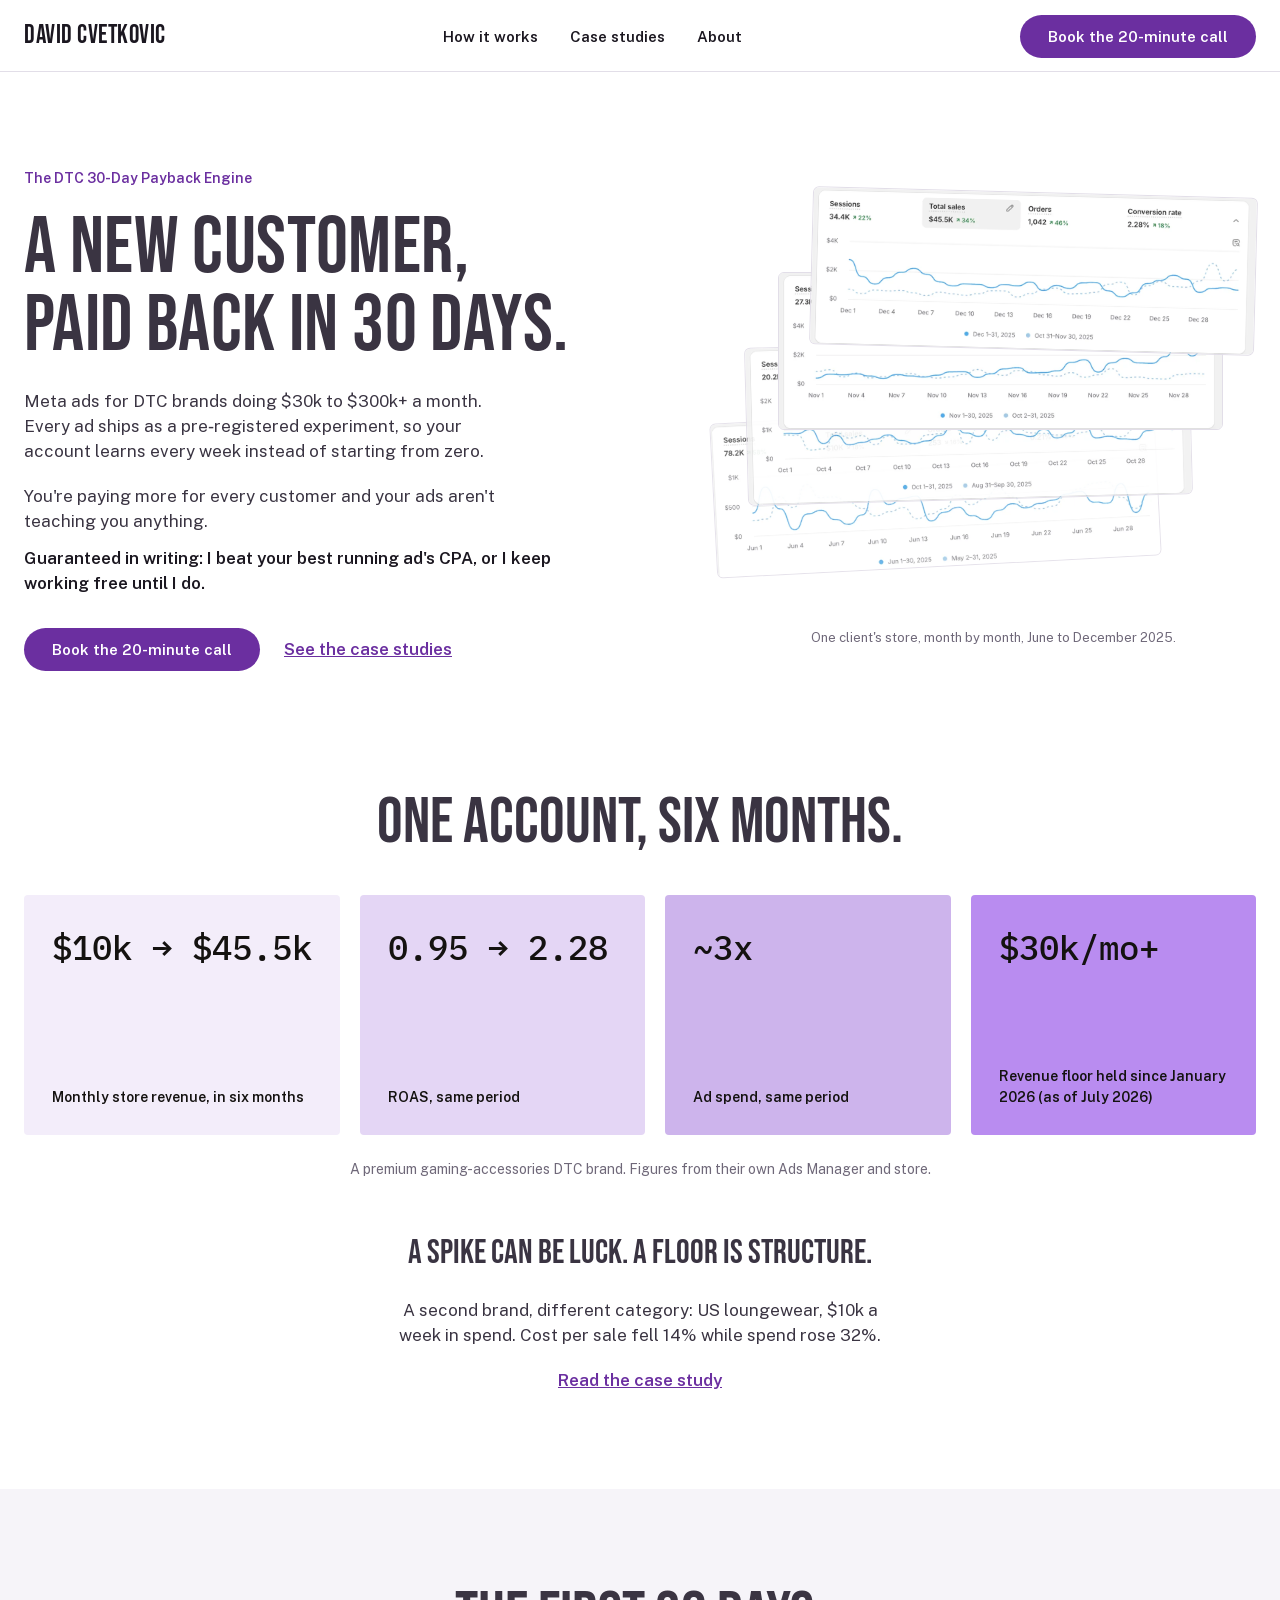
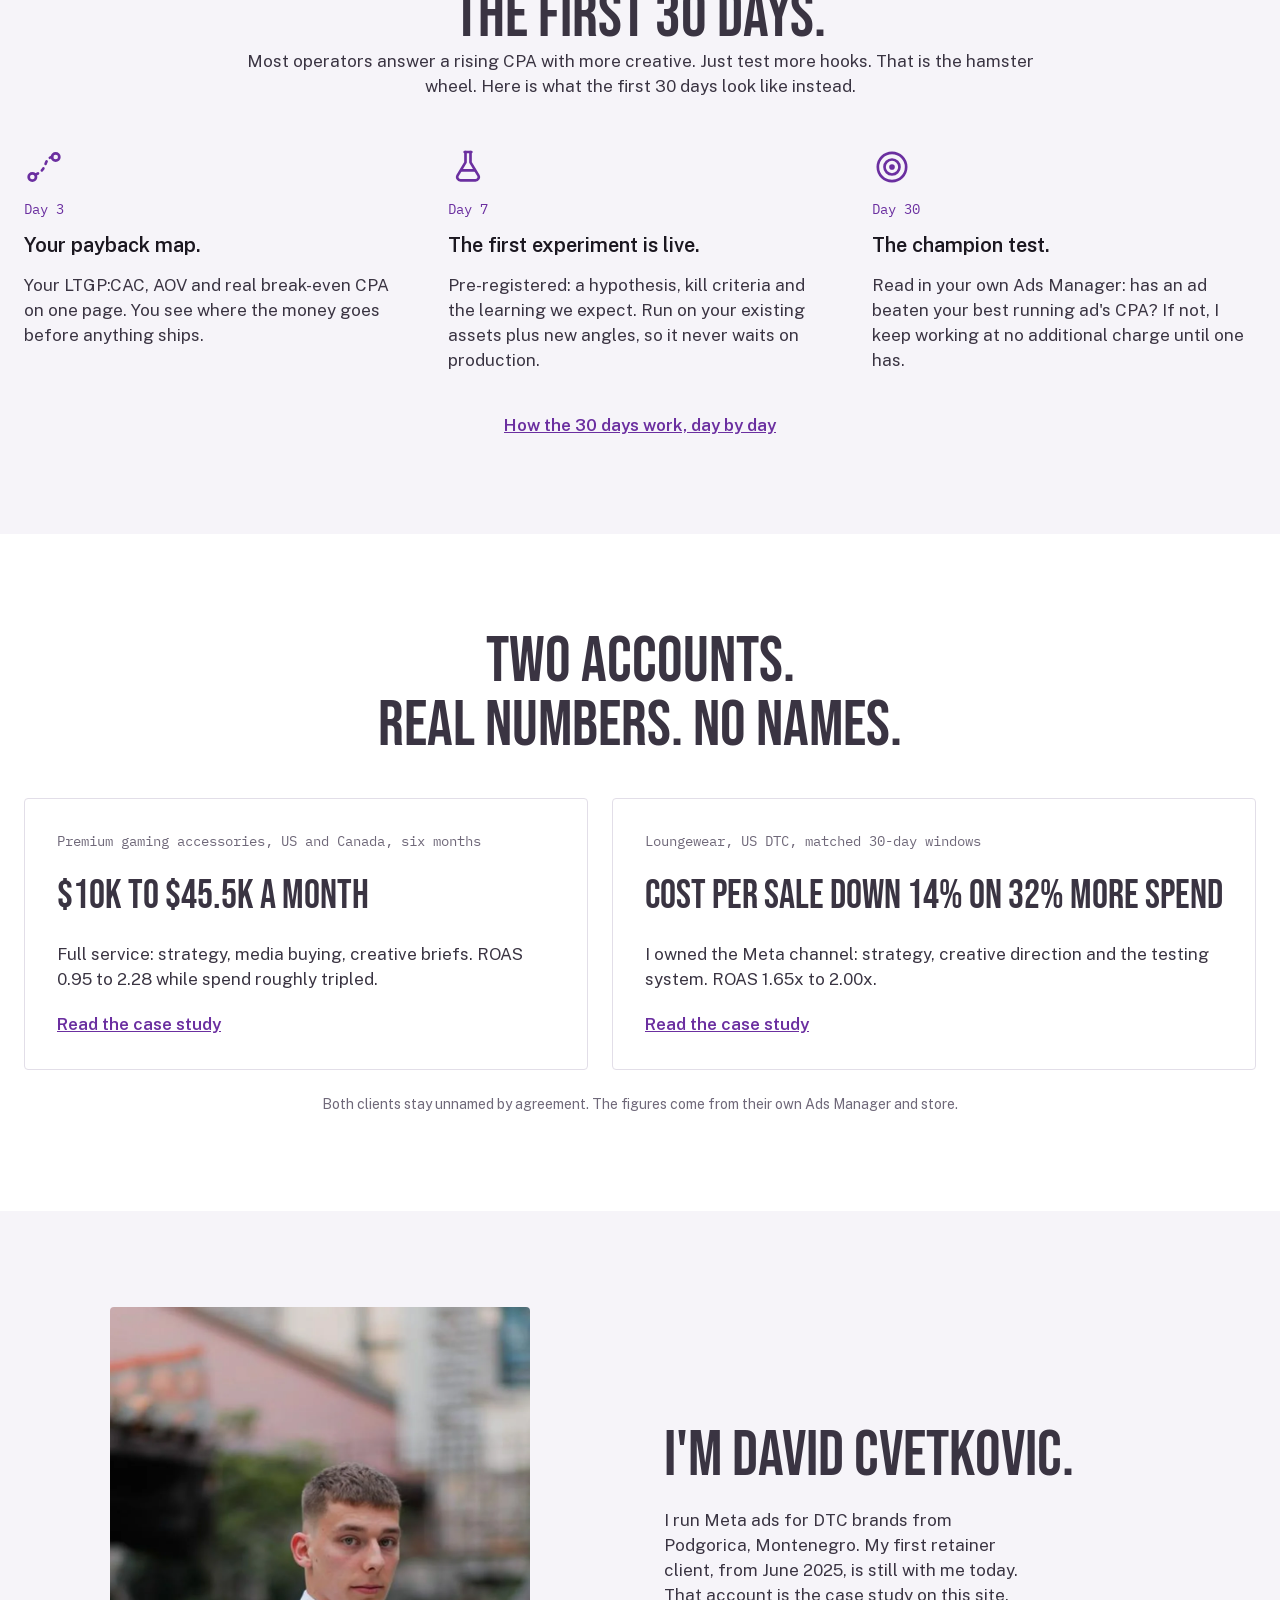
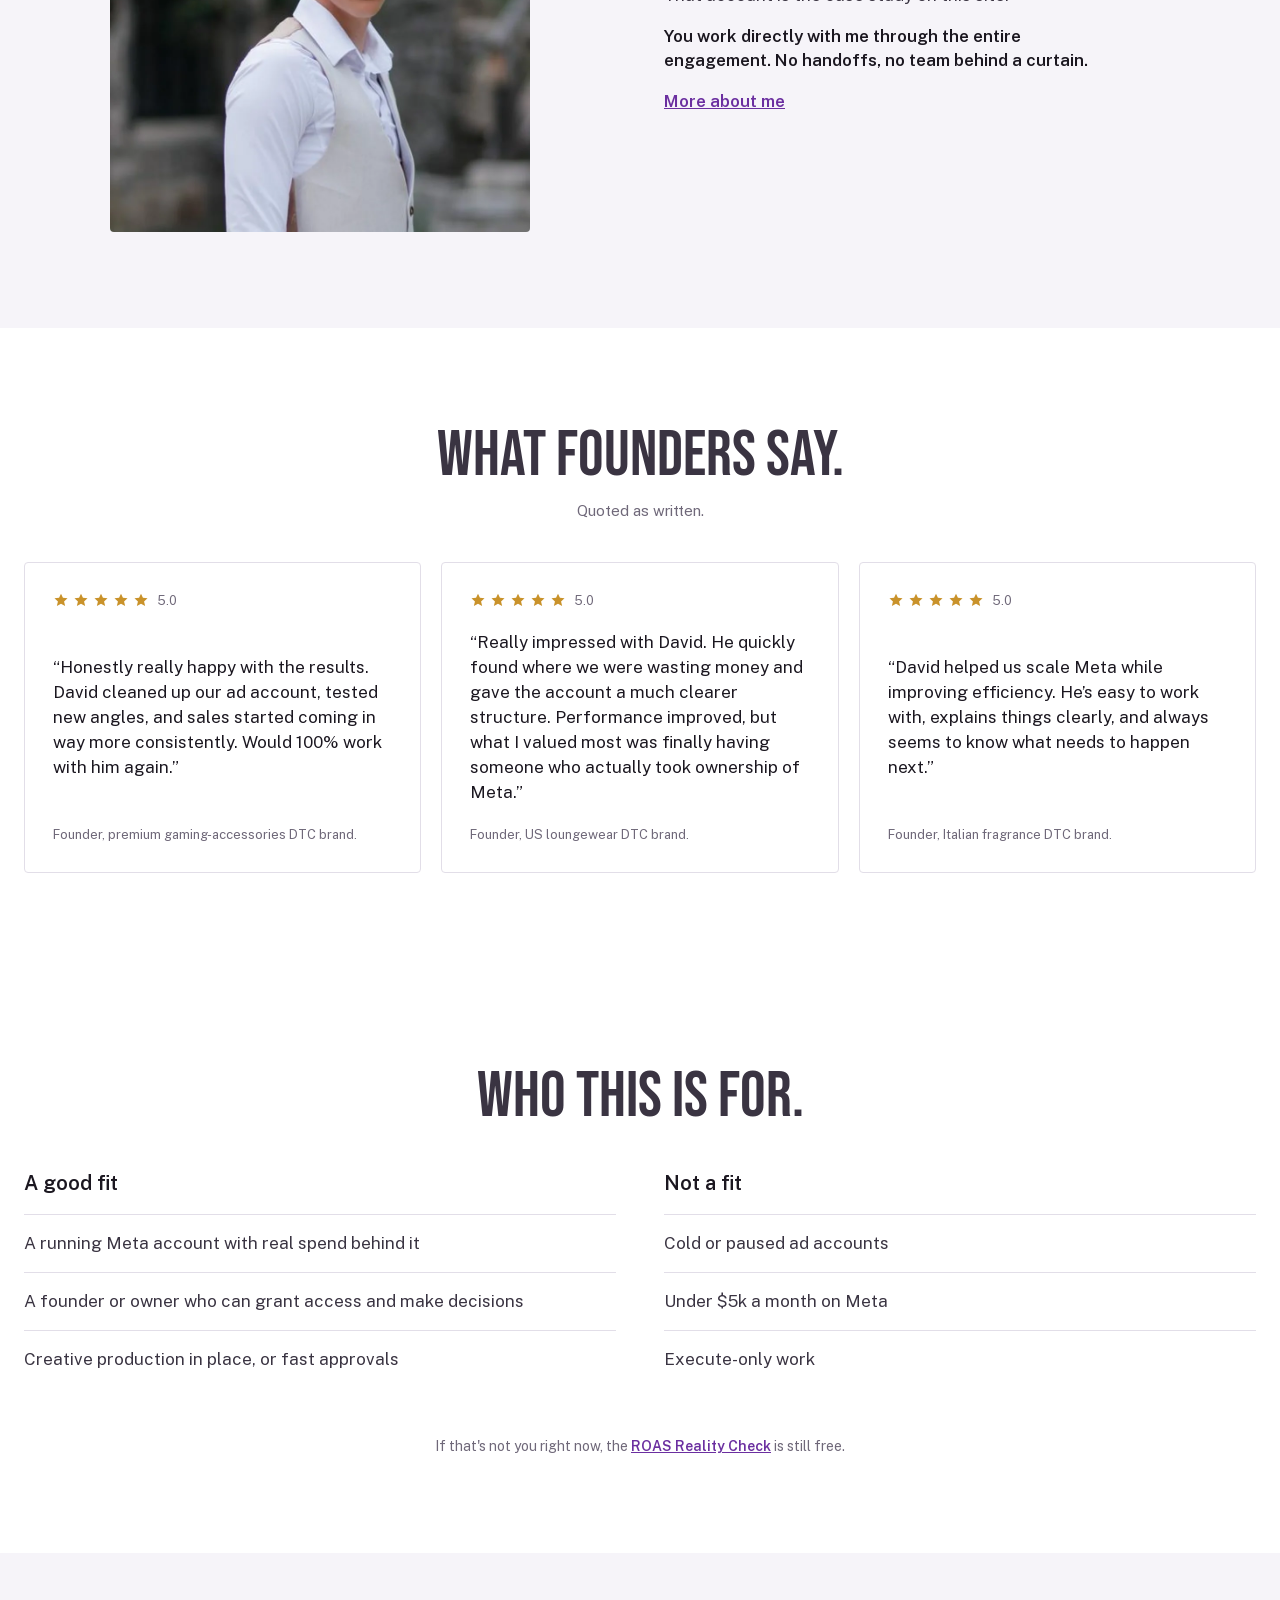
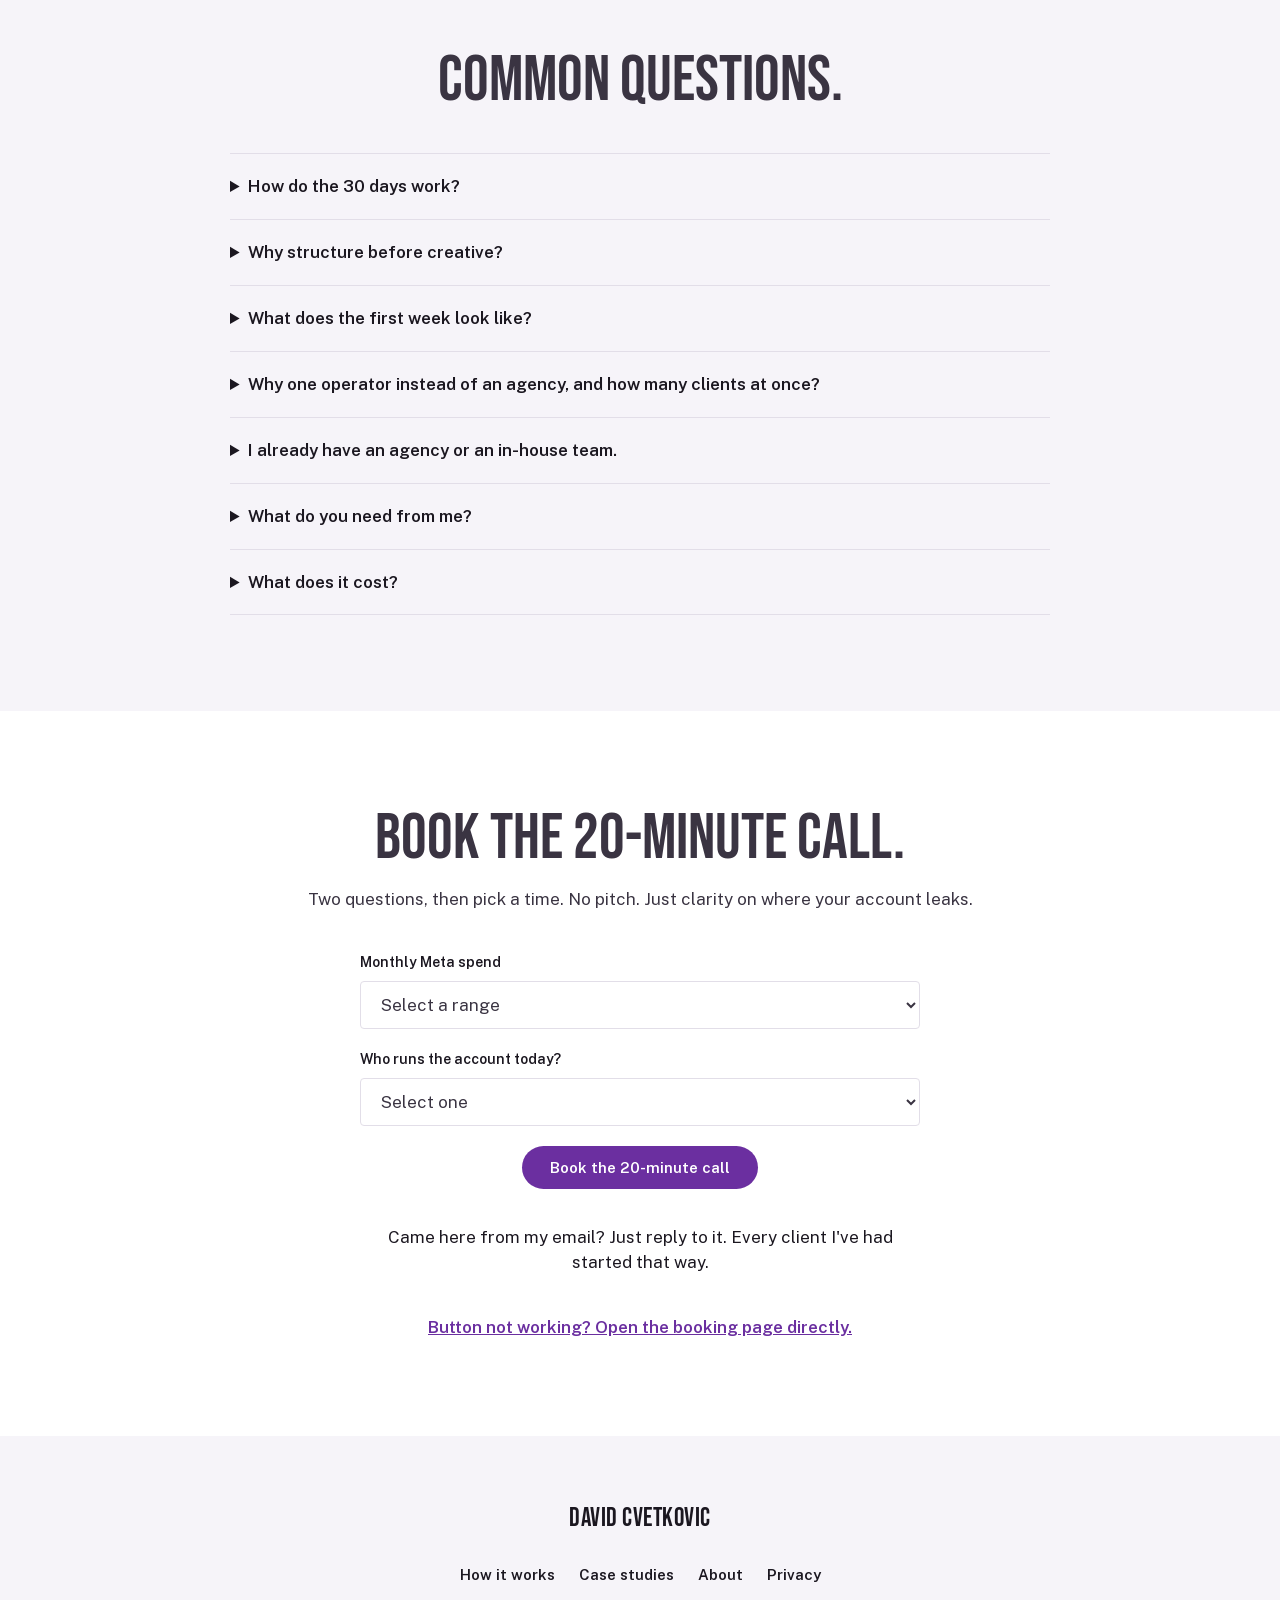
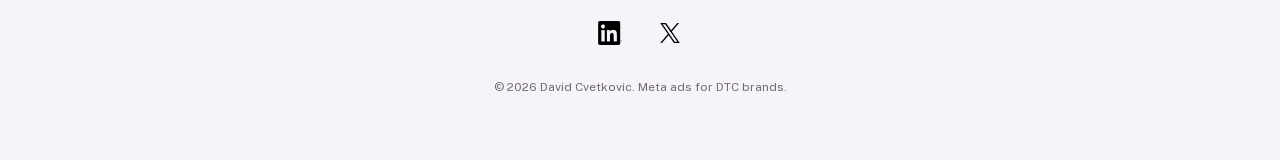
==== commit 0b84fac4: "Loungewear case study: match the Upwork portfolio's David-led scope framing The site said 'creative " ====
--- a/index.html
+++ b/index.html
@@ -12,7 +12,7 @@
 <link rel="icon" href="favicon.png">
 <link rel="apple-touch-icon" href="apple-touch-icon.png">
 <link rel="stylesheet" href="fonts/fonts.css">
-<link rel="stylesheet" href="css/site.css?v=20260917p">
+<link rel="stylesheet" href="css/site.css?v=20260917q">
 </head>
 <body>
 
@@ -140,7 +140,7 @@
         <div class="case-card">
           <p class="case-card__meta">Loungewear, US DTC, matched 30-day windows</p>
           <p class="case-card__headline">Cost per sale down 14% on 32% more spend</p>
-          <p class="case-card__body">Creative strategy and briefs only; the client's team ran the account. ROAS 1.65x to 2.00x.</p>
+          <p class="case-card__body">I owned the Meta channel: strategy, creative direction and the testing system. ROAS 1.65x to 2.00x.</p>
           <a class="text-link" href="/case-studies/loungewear/">Read the case study</a>
         </div>
       </div>
@@ -286,7 +286,7 @@
             </select>
           </div>
           <button type="submit" class="btn" id="book-call">Book the 20-minute call</button>
-          <p class="reply-path">Came here from my email? Just reply to it. Both of my clients started that way.</p>
+          <p class="reply-path">Came here from my email? Just reply to it. Every client I've had started that way.</p>
           <p class="booking-fallback"><a class="text-link" id="calendly-direct" href="https://calendly.com/cvetkovicd050/20">Button not working? Open the booking page directly.</a></p>
         </form>
 
--- a/css/site.css
+++ b/css/site.css
@@ -1572,3 +1572,10 @@
   .table-scroll::after { content: ""; position: absolute; top: 0; right: 0; bottom: 0; width: 36px; pointer-events: none; background: linear-gradient(to right, rgba(255,255,255,0), var(--ground)); }
   .durability-chart .chart-label { font-size: 16px; }
 }
+
+/* After the 30 days: share the timeline's column and rail width so the icon lines up with the steps above. */
+@media (min-width: 641px) {
+  .after-section .timeline__step--single { max-width: var(--text-col); grid-template-columns: 120px minmax(0, 1fr); gap: 0 40px; }
+  .after-section .timeline__rail { text-align: left; }
+  .after-section .timeline__label { white-space: normal; }
+}
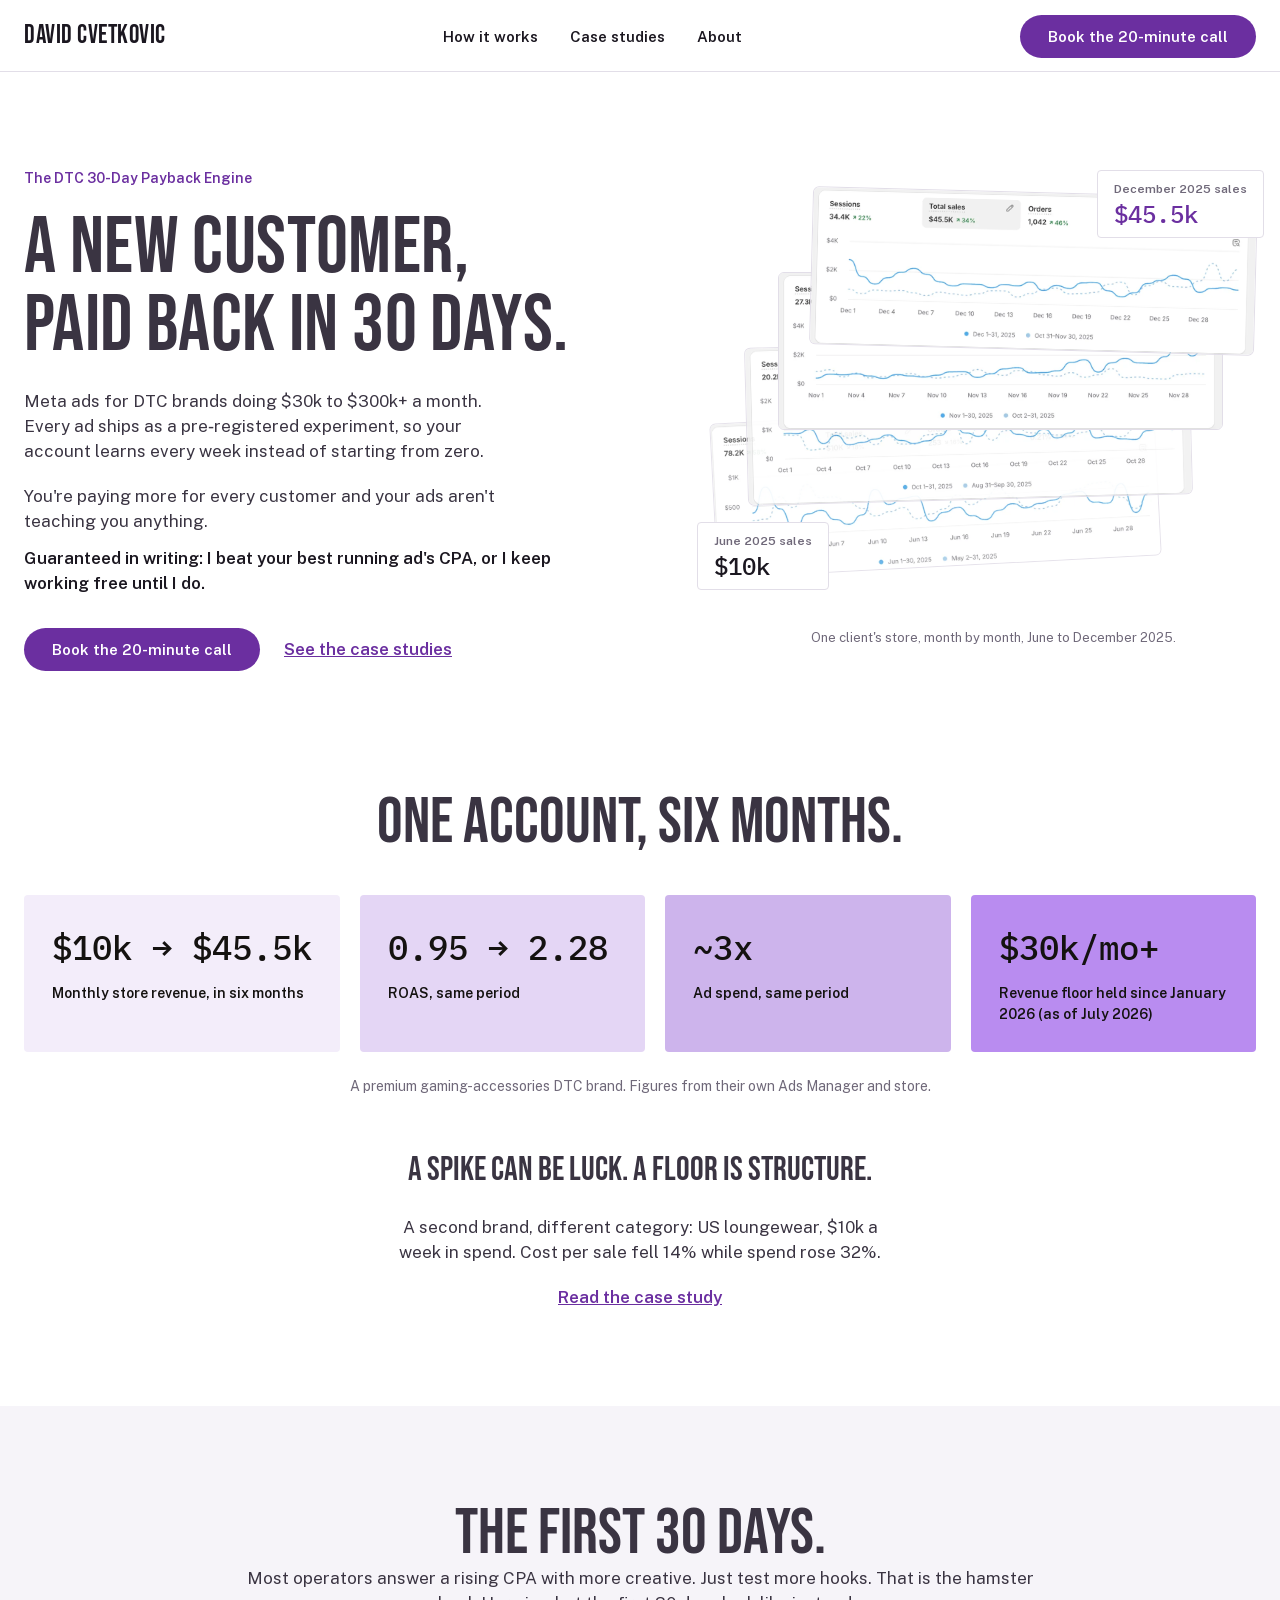
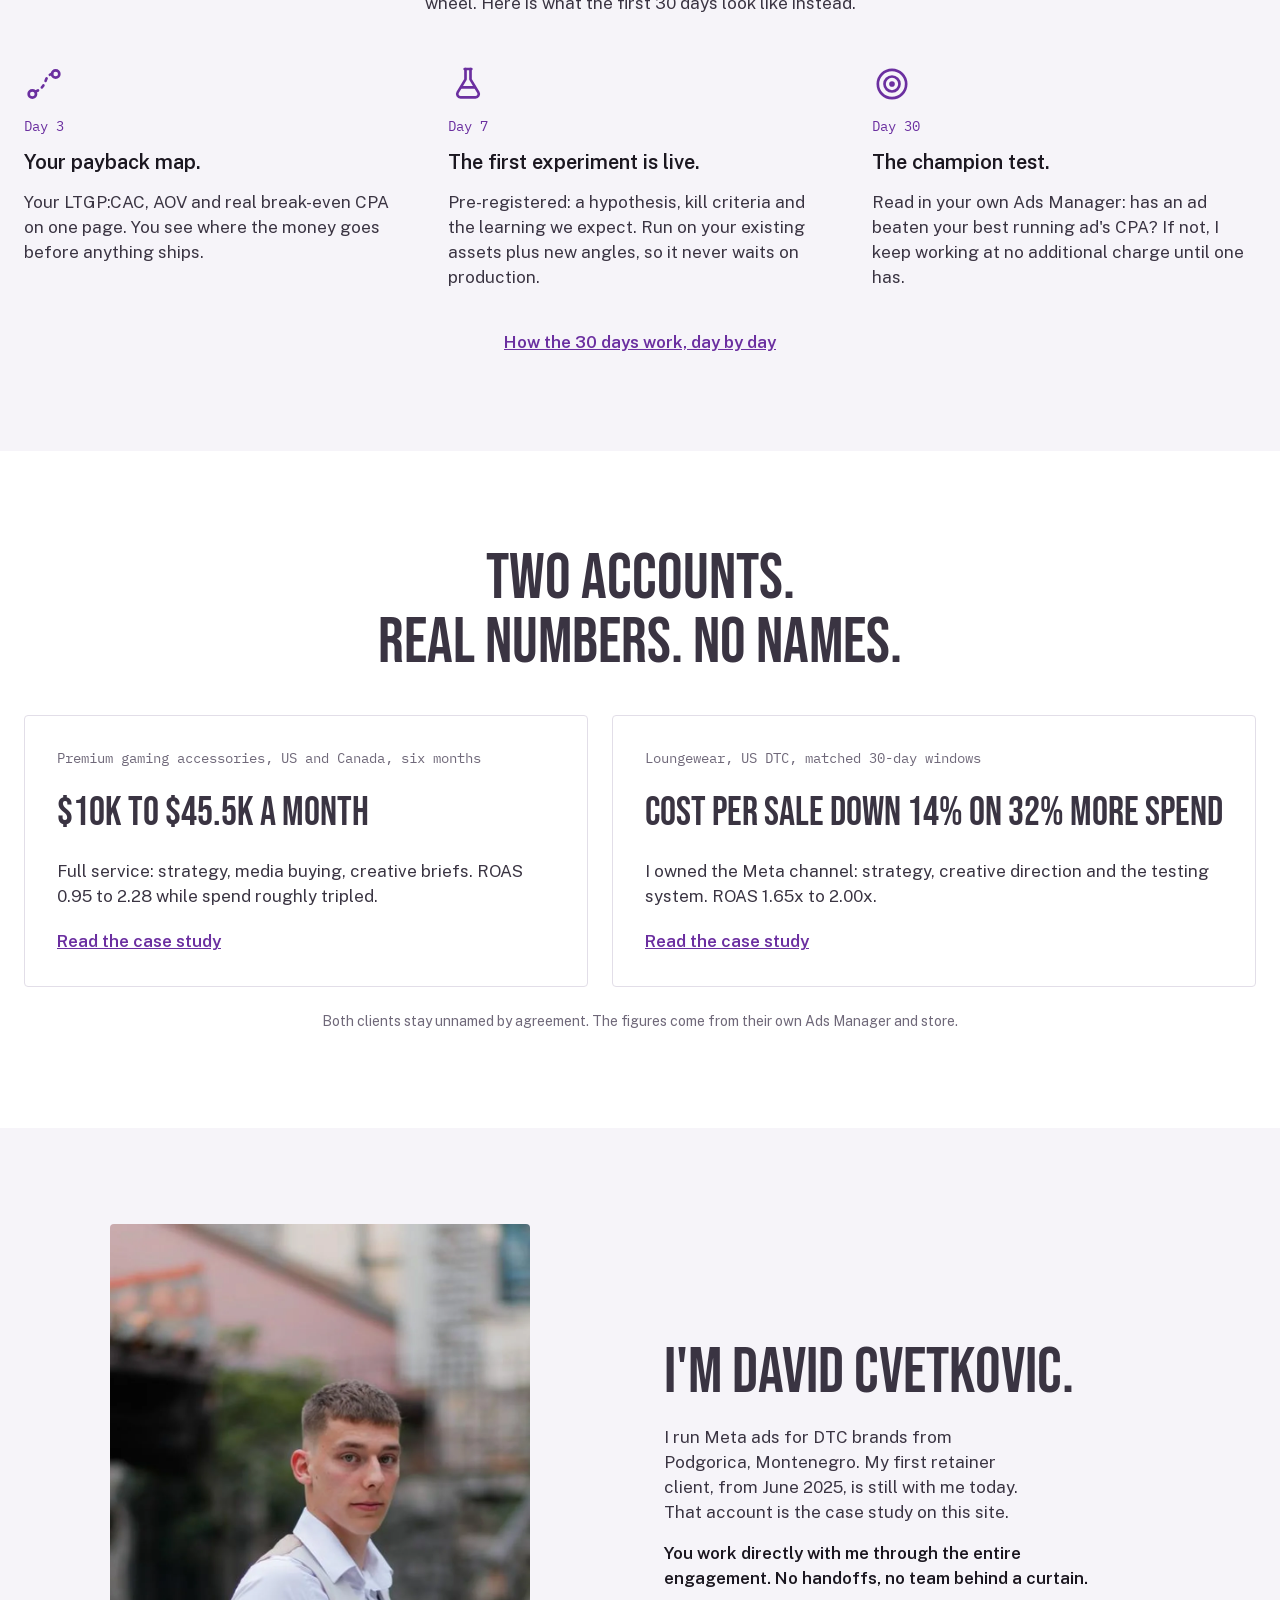
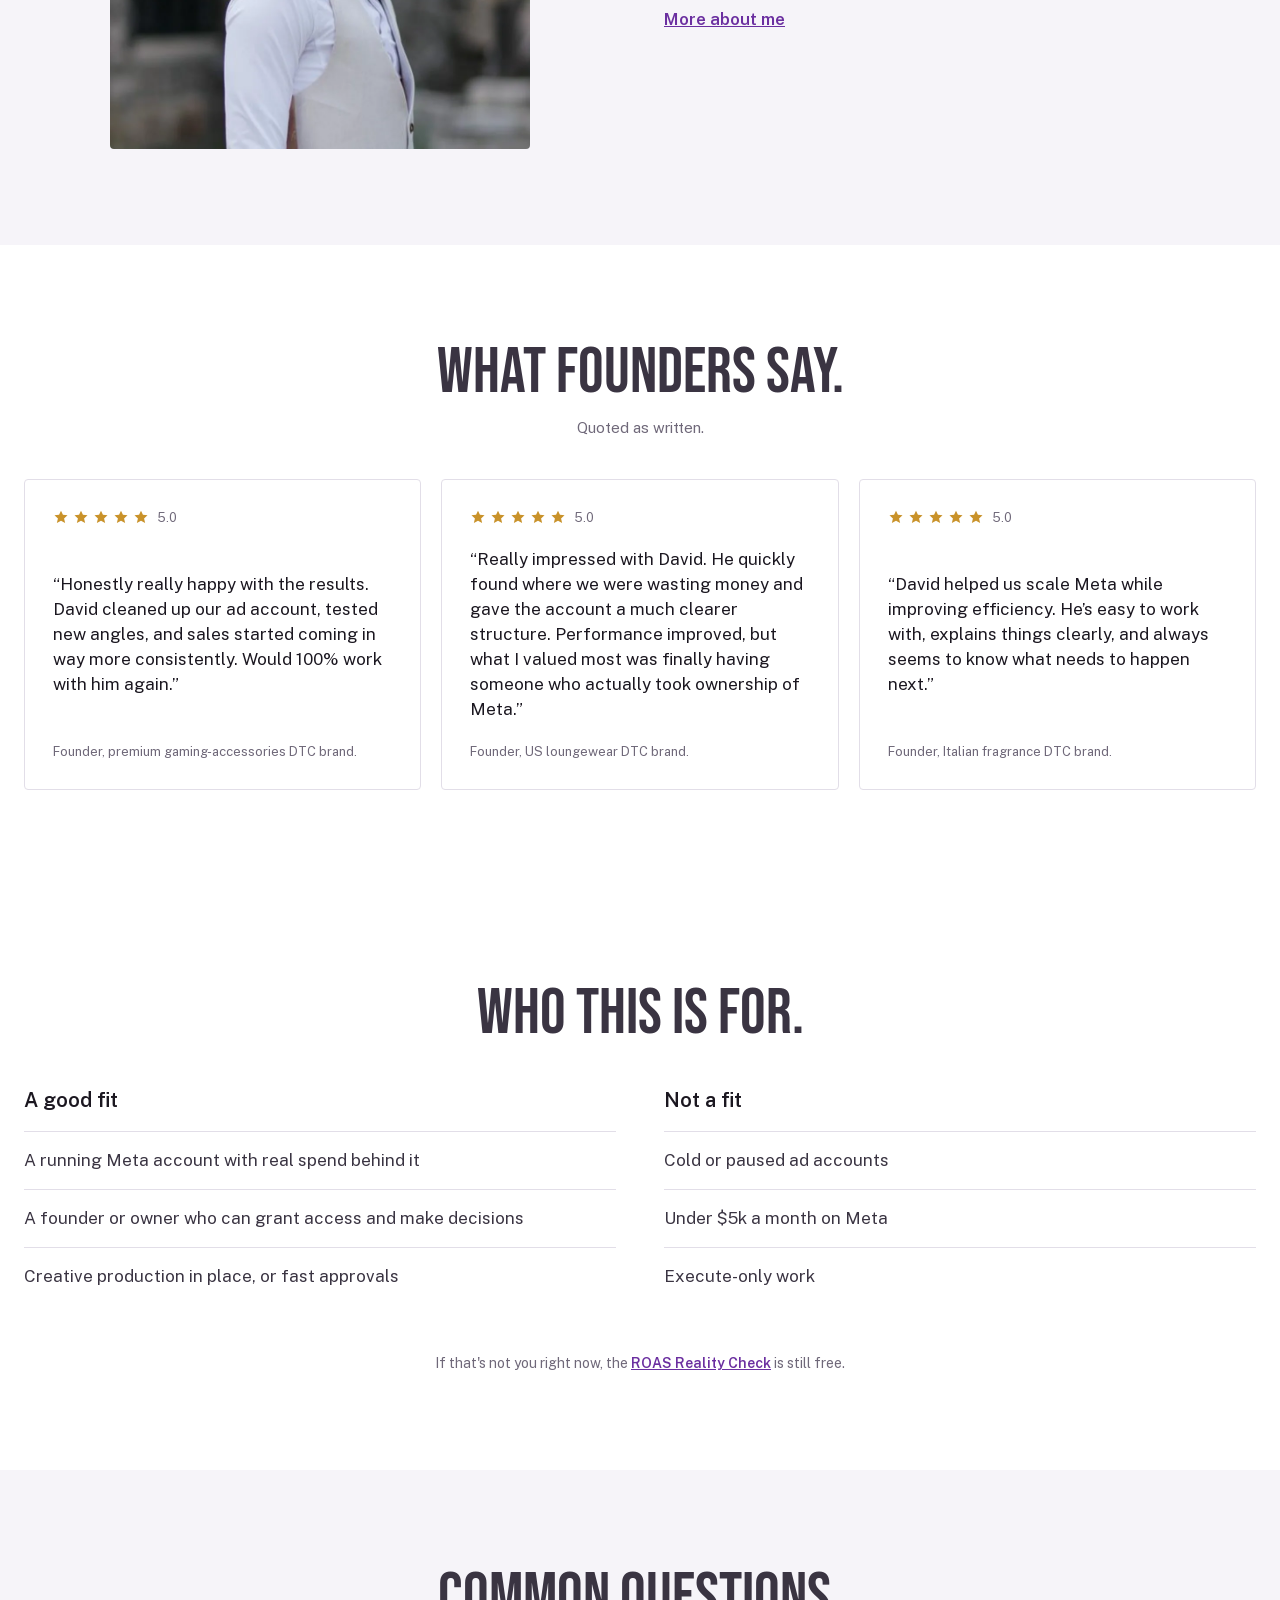
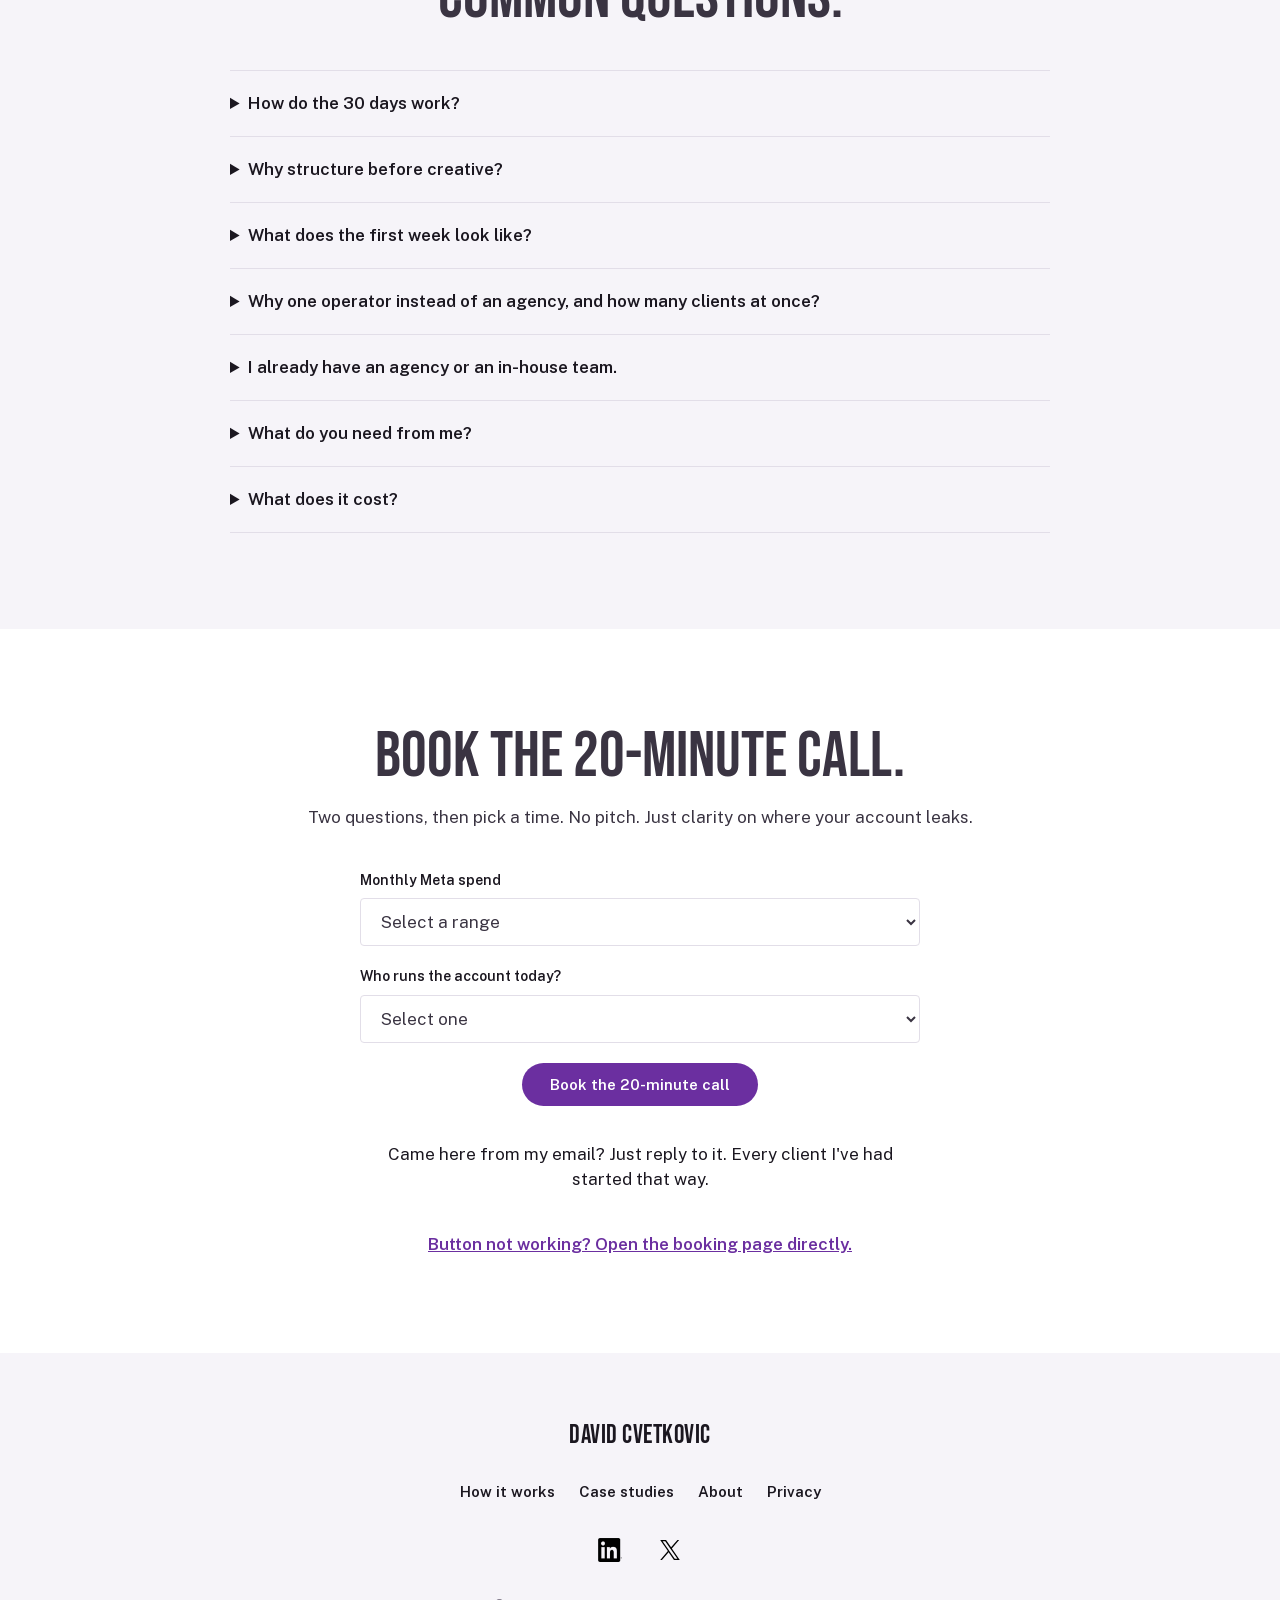
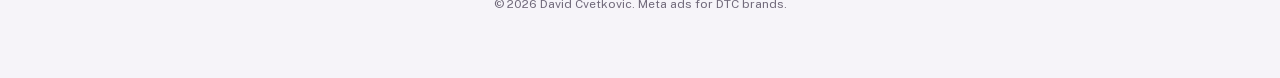
==== commit be6261f1: "Home: readable sales labels on the hero dashboard fan (June $10k, December $45.5k); tile labels sit " ====
--- a/index.html
+++ b/index.html
@@ -4,15 +4,24 @@
 <meta charset="utf-8">
 <meta name="viewport" content="width=device-width, initial-scale=1">
 <title>David Cvetkovic · Meta ads for DTC brands, paid back in 30 days</title>
-<meta name="description" content="Meta ads for DTC brands doing $30k to $300k+ a month. Every ad ships as a pre-registered experiment. Guaranteed in writing: I beat your best running ad's CPA, or I keep working free until I do.">
+<meta name="description" content="Meta ads for DTC brands doing $30k to $300k+ a month. Guaranteed in writing: I beat your best running ad's CPA, or I keep working free until I do.">
 <meta property="og:title" content="David Cvetkovic · Meta ads for DTC brands, paid back in 30 days">
 <meta property="og:description" content="Meta ads for DTC brands doing $30k to $300k+ a month. Every ad ships as a pre-registered experiment. Guaranteed in writing: I beat your best running ad's CPA, or I keep working free until I do.">
 <meta property="og:image" content="https://davidcvetko.com/og.png">
 <meta property="og:type" content="website">
+<meta property="og:url" content="https://davidcvetko.com/">
+<meta name="twitter:card" content="summary_large_image">
+<link rel="canonical" href="https://davidcvetko.com/">
 <link rel="icon" href="favicon.png">
 <link rel="apple-touch-icon" href="apple-touch-icon.png">
 <link rel="stylesheet" href="fonts/fonts.css">
-<link rel="stylesheet" href="css/site.css?v=20260917q">
+<link rel="stylesheet" href="css/site.css?v=20261011b">
+<script type="application/ld+json">
+{"@context":"https://schema.org","@graph":[
+{"@type":"WebSite","name":"David Cvetkovic","url":"https://davidcvetko.com/"},
+{"@type":"Person","name":"David Cvetkovic","url":"https://davidcvetko.com/","image":"https://davidcvetko.com/img/david-founder.webp","jobTitle":"Meta ads operator","address":{"@type":"PostalAddress","addressLocality":"Podgorica","addressCountry":"ME"},"sameAs":["https://www.linkedin.com/in/david-cvetkovic007","https://x.com/CvetkovicDavid"]}
+]}
+</script>
 </head>
 <body>
 
@@ -55,6 +64,8 @@
           <img class="fan__card" src="/img/proof/store-2025-10-oct.webp" alt="Store dashboard, October 2025: total sales $20.4K" width="1200" height="422">
           <img class="fan__card" src="/img/proof/store-2025-11-nov.webp" alt="Store dashboard, November 2025: total sales $33.2K" width="1200" height="422">
           <img class="fan__card fan__card--top" src="/img/proof/store-2025-12-dec.webp" alt="Store dashboard, December 2025: total sales $45.5K, 1,042 orders" width="1200" height="422">
+        <div class="fan__chip fan__chip--start" aria-hidden="true"><span class="fan__chip-label">June 2025 sales</span><span class="fan__chip-figure">$10k</span></div>
+          <div class="fan__chip fan__chip--end" aria-hidden="true"><span class="fan__chip-label">December 2025 sales</span><span class="fan__chip-figure">$45.5k</span></div>
         </div>
         <p class="fan__caption">One client's store, month by month, June to December 2025.</p>
       </div>
--- a/css/site.css
+++ b/css/site.css
@@ -320,12 +320,12 @@
 }
 
 .tile {
-  height: 240px;
   padding: 28px;
   border-radius: 4px;
   display: flex;
   flex-direction: column;
-  justify-content: space-between;
+  justify-content: flex-start;
+  gap: 10px;
 }
 
 .tile:nth-child(1) { background: var(--tile-1); }
@@ -1579,3 +1579,15 @@
   .after-section .timeline__rail { text-align: left; }
   .after-section .timeline__label { white-space: normal; }
 }
+
+/* About: the name is the page H1 for search, styled exactly as the h3 it replaced (2026-10-11) */
+.about-side h1.about-name { font-family: var(--font-body); font-weight: 600; font-size: 20px; line-height: inherit; text-transform: none; color: var(--ink); margin: 0 0 8px; }
+
+/* Hero fan: readable figures on the first and last month (2026-10-11 mockup) */
+.fan__chip { position: absolute; z-index: 2; display: flex; flex-direction: column; gap: 2px; padding: 10px 16px; background: #fff; border: 1px solid var(--hairline); border-radius: 4px; }
+.fan__chip-label { font-size: 12px; font-weight: 600; color: var(--muted); }
+.fan__chip-figure { font-family: var(--font-mono); font-weight: 500; font-size: 24px; font-variant-numeric: tabular-nums; color: var(--ink); line-height: 1.1; }
+.fan__chip--end .fan__chip-figure { color: var(--accent); }
+.fan__chip--end { top: -22px; right: -8px; }
+.fan__chip--start { top: 330px; left: -16px; }
+@media (max-width: 640px) { .fan__chip--start { display: none; } .fan__chip--end { position: static; width: fit-content; margin: 12px auto 0; } }
